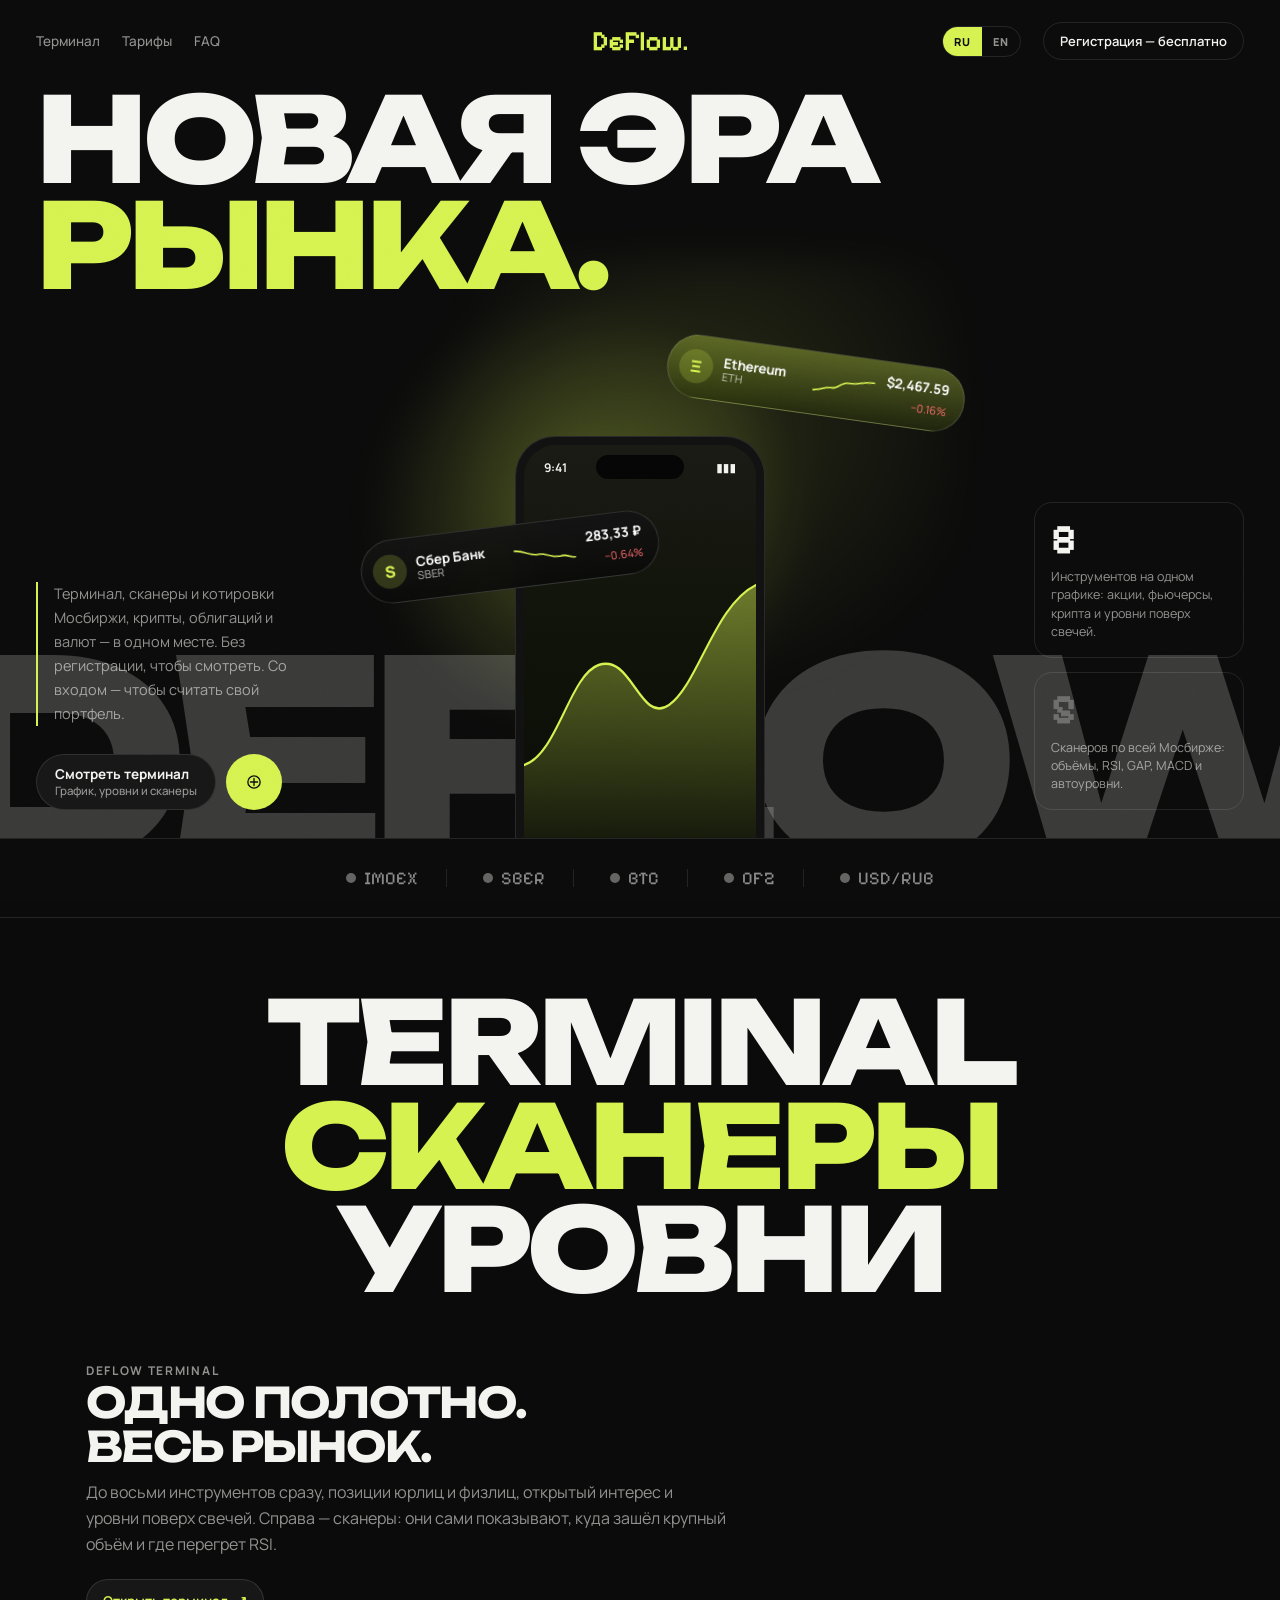
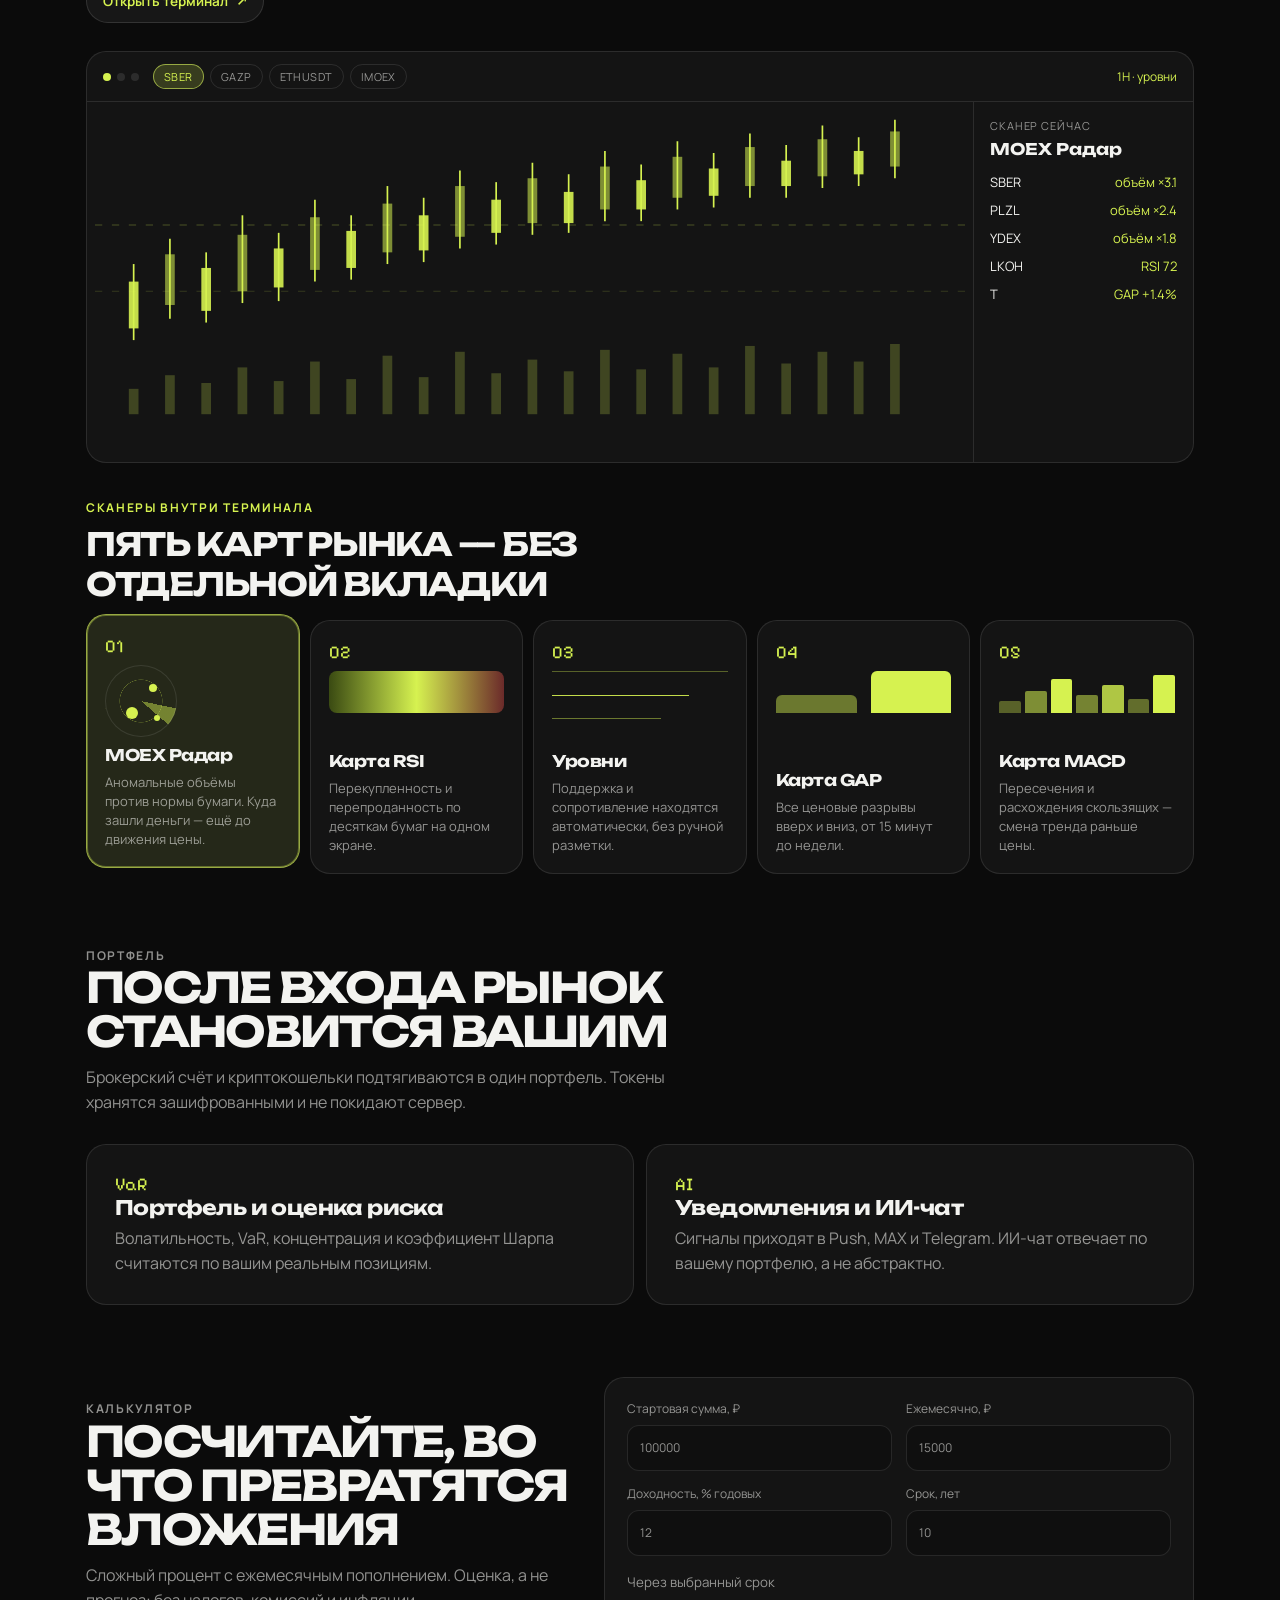
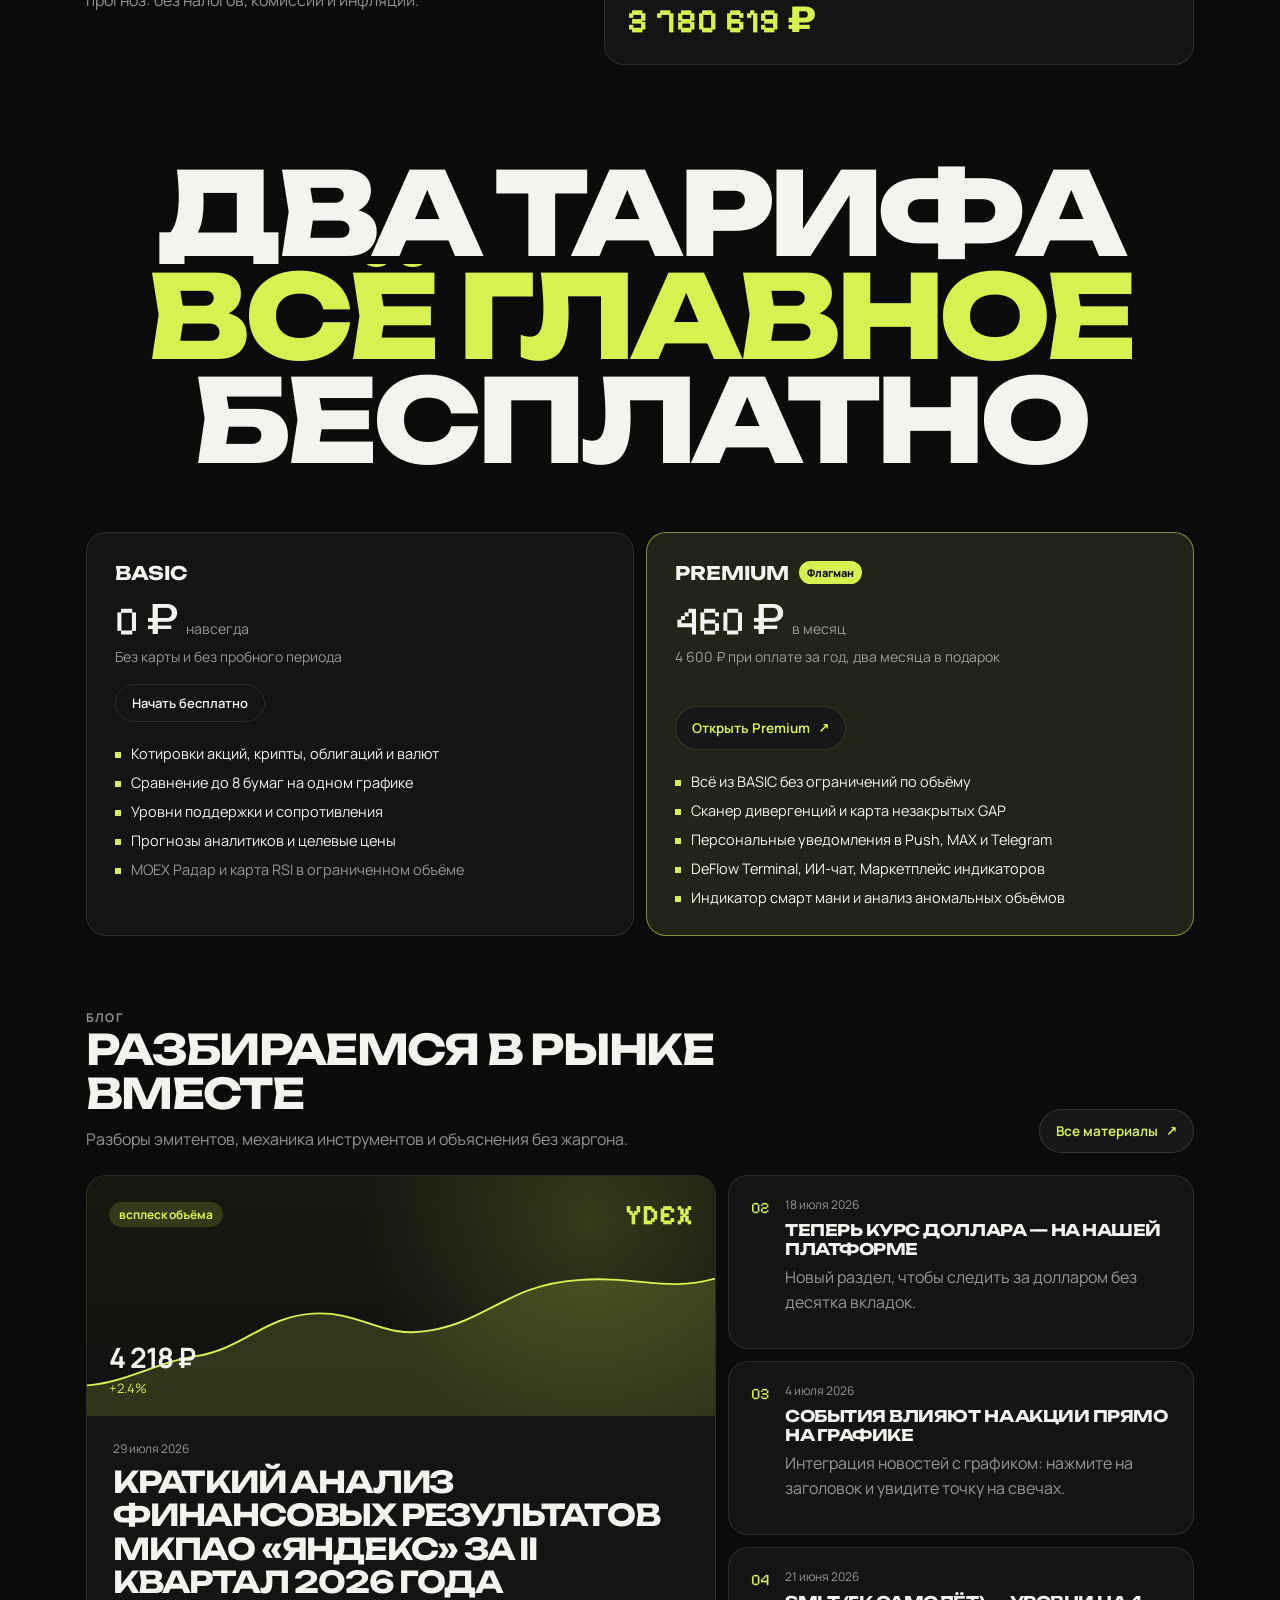
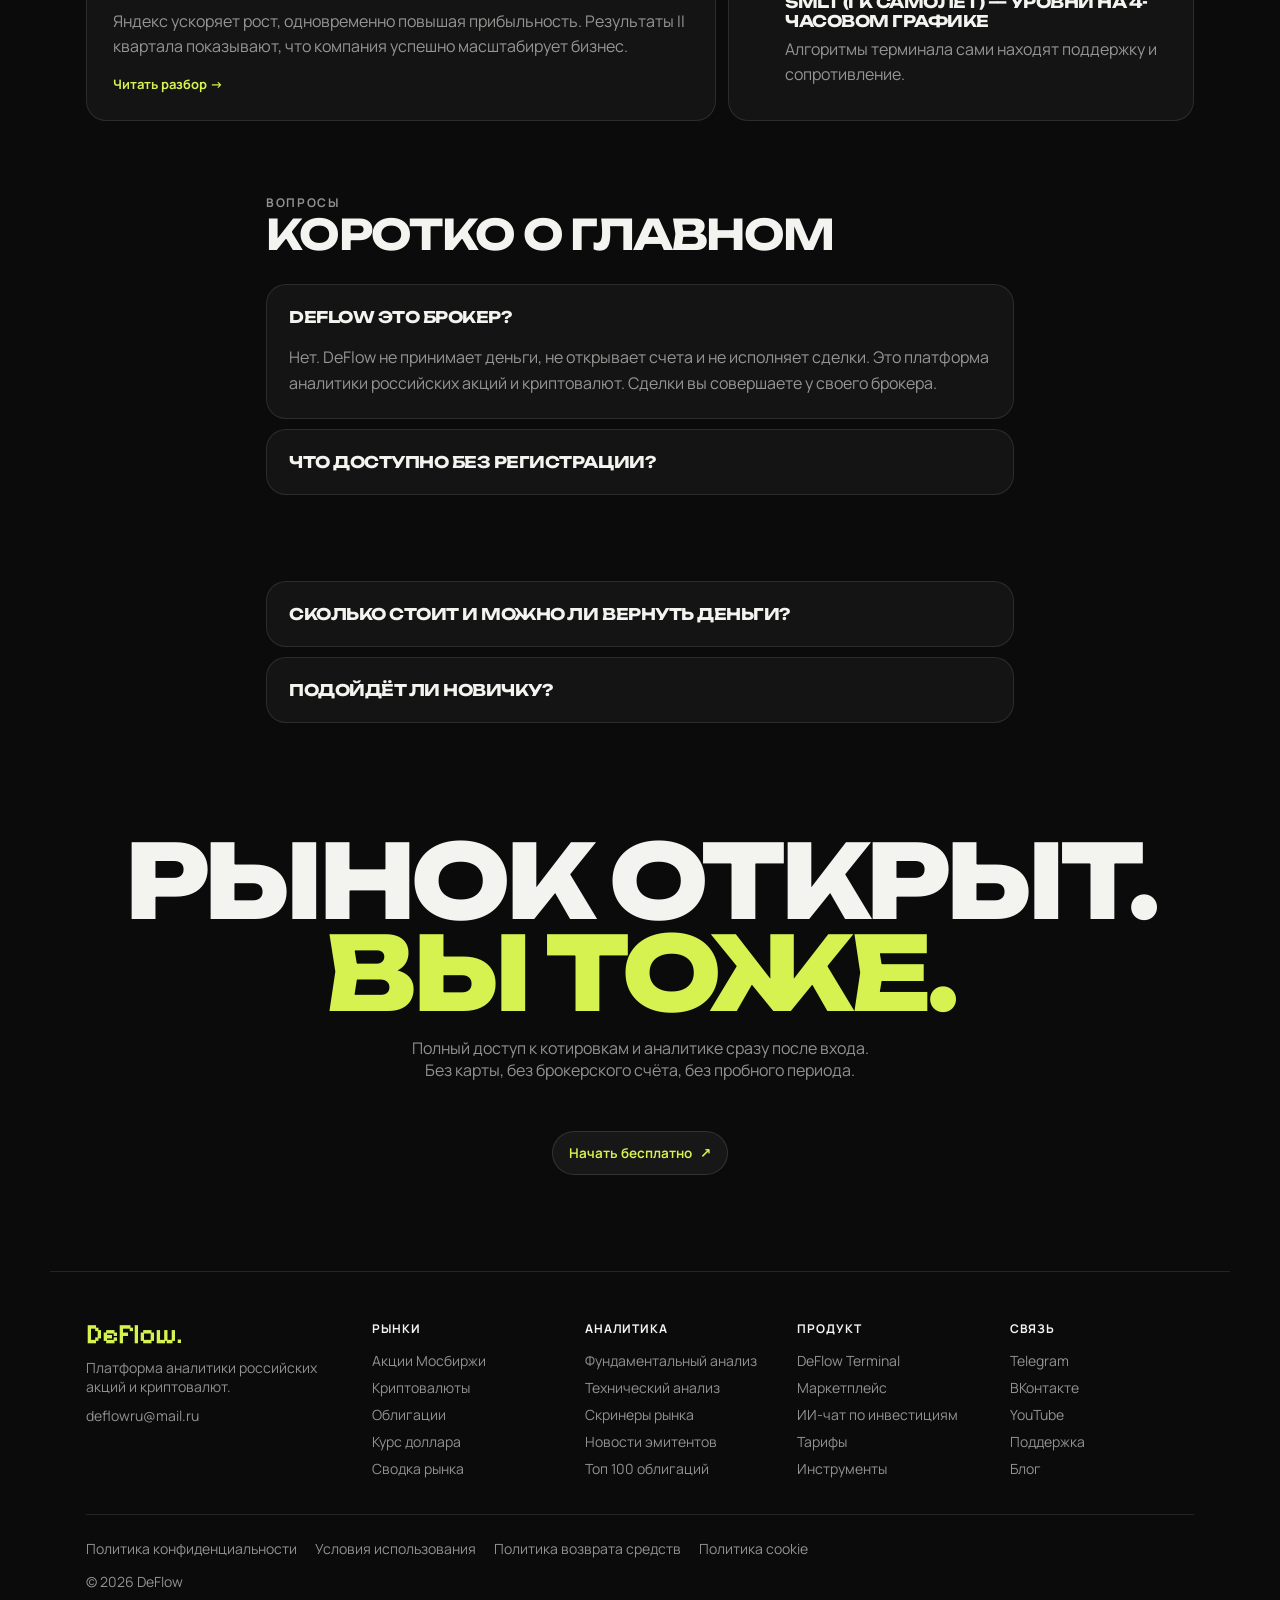
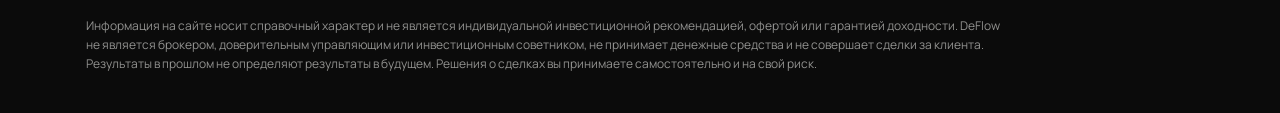
==== index.html @ c55ce092 "d" ====
<!DOCTYPE html>
<html lang="ru">
<head>
  <meta charset="UTF-8" />
  <meta name="viewport" content="width=device-width, initial-scale=1, viewport-fit=cover" />
  <title data-i18n="meta.title">Котировки Мосбиржи, криптовалюты, облигации и валюты онлайн | DeFlow</title>
  <meta name="description" content="DeFlow — платформа аналитики российских акций и криптовалют. Котировки Мосбиржи, сканеры рынка, облигации и валюты онлайн." data-i18n-content="meta.desc" />
  <link rel="preconnect" href="https://fonts.googleapis.com" />
  <link rel="preconnect" href="https://fonts.gstatic.com" crossorigin />
  <link href="https://fonts.googleapis.com/css2?family=Manrope:wght@400;500;600;700&family=Pixelify+Sans:wght@400;500;600;700&family=Unbounded:wght@500;700;800;900&display=swap" rel="stylesheet" />
  <link rel="stylesheet" href="styles.css" />
</head>
<body>
  <div class="grain" aria-hidden="true"></div>

  <header class="site-header">
    <nav class="nav-left" aria-label="Основное меню" data-i18n-aria="nav.main">
      <a class="nav-link" href="#terminal" data-i18n="nav.terminal">Терминал</a>
      <a class="nav-link" href="#pricing" data-i18n="nav.pricing">Тарифы</a>
      <a class="nav-link" href="#faq" data-i18n="nav.faq">FAQ</a>
    </nav>

    <a class="logo" href="https://deflow.ru/">DeFlow.</a>

    <div class="nav-right">
      <div class="lang" data-lang-switch>
        <button type="button" data-lang="ru" class="is-on">RU</button>
        <button type="button" data-lang="en">EN</button>
      </div>
      <a class="btn-outline" href="https://deflow.ru/login" data-i18n="nav.register">Регистрация — бесплатно</a>
      <button class="burger" type="button" aria-label="Меню" data-burger data-i18n-aria="nav.menu">
        <span></span><span></span>
      </button>
    </div>
  </header>

  <div class="mobile-menu" data-mobile-menu hidden>
    <a href="#terminal" data-i18n="nav.terminal">Терминал</a>
    <a href="#pricing" data-i18n="nav.pricing">Тарифы</a>
    <a href="#faq" data-i18n="nav.faq">FAQ</a>
    <a href="https://deflow.ru/blog" data-i18n="nav.blog">Блог</a>
    <a class="btn-outline" href="https://deflow.ru/login" data-i18n="nav.register">Регистрация — бесплатно</a>
    <div class="lang" data-lang-switch>
      <button type="button" data-lang="ru" class="is-on">RU</button>
      <button type="button" data-lang="en">EN</button>
    </div>
  </div>

  <section class="hero">
    <h1 data-assemble data-i18n-html="hero.title">
      Новая эра<br />
      <span class="accent">рынка.</span>
    </h1>

    <div class="hero-stage" aria-hidden="true">
      <div class="hero-glow"></div>
      <div class="wordmark">DeFlow</div>
      <div class="phone">
        <div class="phone-bezel">
          <div class="phone-screen">
            <div class="island"></div>
            <div class="status"><span>9:41</span><span>▮▮▮</span></div>
            <svg class="phone-chart" viewBox="0 0 280 360" preserveAspectRatio="none">
              <defs>
                <linearGradient id="area" x1="0" y1="0" x2="0" y2="1">
                  <stop offset="0%" stop-color="#d6f250" stop-opacity="0.45"/>
                  <stop offset="100%" stop-color="#d6f250" stop-opacity="0"/>
                </linearGradient>
              </defs>
              <path d="M0 250 C40 240 55 160 90 150 C130 138 140 210 175 190 C210 170 230 90 280 70 L280 360 L0 360 Z" fill="url(#area)"/>
              <path class="chart-line" d="M0 250 C40 240 55 160 90 150 C130 138 140 210 175 190 C210 170 230 90 280 70" fill="none" stroke="#d6f250" stroke-width="2.4" stroke-linecap="round"/>
            </svg>
          </div>
        </div>
      </div>

      <article class="glass-card card-eth">
        <div class="card-icon">Ξ</div>
        <div class="card-meta"><strong>Ethereum</strong><span>ETH</span></div>
        <svg class="mini-spark" viewBox="0 0 72 28"><path d="M1 22 C12 21 14 16 22 17 C30 18 32 8 42 9 C52 10 58 4 71 5" fill="none" stroke="currentColor" stroke-width="1.8" stroke-linecap="round"/></svg>
        <div class="card-quote"><strong>$2,467.59</strong><span class="down">−0.16%</span></div>
      </article>

      <article class="glass-card card-sber">
        <div class="card-icon">S</div>
          <div class="card-meta"><strong data-i18n="card.sber">Сбер Банк</strong><span>SBER</span></div>
        <svg class="mini-spark" viewBox="0 0 72 28"><path d="M1 8 C14 9 18 16 28 15 C38 14 44 22 54 20 C62 18 66 24 71 23" fill="none" stroke="currentColor" stroke-width="1.8" stroke-linecap="round"/></svg>
        <div class="card-quote"><strong>283,33 ₽</strong><span class="down">−0.64%</span></div>
      </article>
    </div>

    <div class="hero-grid">
      <div class="hero-left" data-reveal>
        <p data-i18n="hero.lead">Терминал, сканеры и котировки Мосбиржи, крипты, облигаций и валют — в одном месте. Без регистрации, чтобы смотреть. Со входом — чтобы считать свой портфель.</p>
        <div class="hero-cta">
          <a class="btn-dark" href="#terminal">
            <span>
              <b data-i18n="hero.cta">Смотреть терминал</b>
              <small data-i18n="hero.ctaSub">График, уровни и сканеры</small>
            </span>
          </a>
          <a class="btn-lime" href="https://deflow.ru/login" aria-label="Начать" data-i18n-aria="hero.start">
            <svg width="18" height="18" viewBox="0 0 24 24" fill="none" aria-hidden="true">
              <circle cx="12" cy="12" r="8.2" stroke="currentColor" stroke-width="1.8"/>
              <path d="M12 7.2v9.6M7.2 12h9.6" stroke="currentColor" stroke-width="1.8" stroke-linecap="round"/>
            </svg>
          </a>
        </div>
      </div>

      <div class="hero-stats" data-reveal>
        <article>
          <b class="pixel">8</b>
          <p data-i18n="hero.stat8">Инструментов на одном графике: акции, фьючерсы, крипта и уровни поверх свечей.</p>
        </article>
        <article>
          <b class="pixel muted">5</b>
          <p data-i18n="hero.stat5">Сканеров по всей Мосбирже: объёмы, RSI, GAP, MACD и автоуровни.</p>
        </article>
      </div>
    </div>
  </section>

  <section class="logos" aria-label="Рынки" data-i18n-aria="logos.label">
    <span><i></i> IMOEX</span>
    <span><i></i> SBER</span>
    <span><i></i> BTC</span>
    <span><i></i> OFZ</span>
    <span><i></i> USD/RUB</span>
  </section>

  <section class="banner" id="terminal">
    <h2 data-assemble data-i18n-html="term.banner">
      Terminal<br />
      <span class="accent">сканеры</span><br />
      уровни
    </h2>
  </section>

  <section class="section terminal-hero">
    <div class="section-copy" data-reveal>
      <p class="kicker" data-i18n="term.kicker">DeFlow Terminal</p>
      <h3 data-assemble data-i18n-html="term.title">Одно полотно.<br />Весь рынок.</h3>
      <p data-i18n="term.lead">До восьми инструментов сразу, позиции юрлиц и физлиц, открытый интерес и уровни поверх свечей. Справа — сканеры: они сами показывают, куда зашёл крупный объём и где перегрет RSI.</p>
      <a class="btn-start static" href="https://deflow.ru/terminal-preview"><span data-i18n="term.open">Открыть терминал</span> <span>↗</span></a>
    </div>

    <div class="workspace" data-reveal>
      <div class="ws-screen">
        <div class="tv-bar">
          <i></i><i></i><i></i>
          <div class="ws-chips">
            <span class="is-on">SBER</span>
            <span>GAZP</span>
            <span>ETHUSDT</span>
            <span>IMOEX</span>
          </div>
          <em data-i18n="term.levels">1H · уровни</em>
        </div>
        <div class="ws-body">
          <div class="ws-chart-wrap">
            <svg viewBox="0 0 720 320" class="tv-chart" preserveAspectRatio="none">
              <g class="candles" fill="currentColor">
                <rect x="28" y="176" width="8" height="48" opacity=".9"/><line x1="32" y1="158" x2="32" y2="236" stroke="currentColor" stroke-width="1.4"/>
                <rect x="58" y="148" width="8" height="52" opacity=".55"/><line x1="62" y1="132" x2="62" y2="214" stroke="currentColor" stroke-width="1.4"/>
                <rect x="88" y="162" width="8" height="44" opacity=".9"/><line x1="92" y1="146" x2="92" y2="218" stroke="currentColor" stroke-width="1.4"/>
                <rect x="118" y="128" width="8" height="58" opacity=".55"/><line x1="122" y1="108" x2="122" y2="198" stroke="currentColor" stroke-width="1.4"/>
                <rect x="148" y="142" width="8" height="40" opacity=".9"/><line x1="152" y1="126" x2="152" y2="196" stroke="currentColor" stroke-width="1.4"/>
                <rect x="178" y="110" width="8" height="54" opacity=".55"/><line x1="182" y1="92" x2="182" y2="176" stroke="currentColor" stroke-width="1.4"/>
                <rect x="208" y="124" width="8" height="38" opacity=".9"/><line x1="212" y1="108" x2="212" y2="174" stroke="currentColor" stroke-width="1.4"/>
                <rect x="238" y="96" width="8" height="50" opacity=".55"/><line x1="242" y1="78" x2="242" y2="158" stroke="currentColor" stroke-width="1.4"/>
                <rect x="268" y="108" width="8" height="36" opacity=".9"/><line x1="272" y1="90" x2="272" y2="156" stroke="currentColor" stroke-width="1.4"/>
                <rect x="298" y="78" width="8" height="52" opacity=".55"/><line x1="302" y1="62" x2="302" y2="142" stroke="currentColor" stroke-width="1.4"/>
                <rect x="328" y="92" width="8" height="34" opacity=".9"/><line x1="332" y1="74" x2="332" y2="138" stroke="currentColor" stroke-width="1.4"/>
                <rect x="358" y="70" width="8" height="46" opacity=".55"/><line x1="362" y1="54" x2="362" y2="128" stroke="currentColor" stroke-width="1.4"/>
                <rect x="388" y="84" width="8" height="32" opacity=".9"/><line x1="392" y1="66" x2="392" y2="126" stroke="currentColor" stroke-width="1.4"/>
                <rect x="418" y="58" width="8" height="44" opacity=".55"/><line x1="422" y1="42" x2="422" y2="114" stroke="currentColor" stroke-width="1.4"/>
                <rect x="448" y="72" width="8" height="30" opacity=".9"/><line x1="452" y1="56" x2="452" y2="114" stroke="currentColor" stroke-width="1.4"/>
                <rect x="478" y="48" width="8" height="42" opacity=".55"/><line x1="482" y1="32" x2="482" y2="102" stroke="currentColor" stroke-width="1.4"/>
                <rect x="508" y="60" width="8" height="28" opacity=".9"/><line x1="512" y1="44" x2="512" y2="100" stroke="currentColor" stroke-width="1.4"/>
                <rect x="538" y="38" width="8" height="40" opacity=".55"/><line x1="542" y1="24" x2="542" y2="90" stroke="currentColor" stroke-width="1.4"/>
                <rect x="568" y="52" width="8" height="26" opacity=".9"/><line x1="572" y1="36" x2="572" y2="90" stroke="currentColor" stroke-width="1.4"/>
                <rect x="598" y="30" width="8" height="38" opacity=".55"/><line x1="602" y1="16" x2="602" y2="80" stroke="currentColor" stroke-width="1.4"/>
                <rect x="628" y="42" width="8" height="24" opacity=".9"/><line x1="632" y1="28" x2="632" y2="78" stroke="currentColor" stroke-width="1.4"/>
                <rect x="658" y="22" width="8" height="36" opacity=".55"/><line x1="662" y1="10" x2="662" y2="70" stroke="currentColor" stroke-width="1.4"/>
              </g>
              <line x1="0" y1="118" x2="720" y2="118" stroke="currentColor" stroke-opacity=".28" stroke-dasharray="6 8"/>
              <line x1="0" y1="186" x2="720" y2="186" stroke="currentColor" stroke-opacity=".16" stroke-dasharray="6 8"/>
              <g class="volume" fill="currentColor" opacity=".22">
                <rect x="28" y="286" width="8" height="26"/><rect x="58" y="272" width="8" height="40"/><rect x="88" y="280" width="8" height="32"/>
                <rect x="118" y="264" width="8" height="48"/><rect x="148" y="278" width="8" height="34"/><rect x="178" y="258" width="8" height="54"/>
                <rect x="208" y="276" width="8" height="36"/><rect x="238" y="252" width="8" height="60"/><rect x="268" y="274" width="8" height="38"/>
                <rect x="298" y="248" width="8" height="64"/><rect x="328" y="270" width="8" height="42"/><rect x="358" y="256" width="8" height="56"/>
                <rect x="388" y="268" width="8" height="44"/><rect x="418" y="246" width="8" height="66"/><rect x="448" y="266" width="8" height="46"/>
                <rect x="478" y="250" width="8" height="62"/><rect x="508" y="264" width="8" height="48"/><rect x="538" y="242" width="8" height="70"/>
                <rect x="568" y="260" width="8" height="52"/><rect x="598" y="248" width="8" height="64"/><rect x="628" y="258" width="8" height="54"/>
                <rect x="658" y="240" width="8" height="72"/>
              </g>
            </svg>
          </div>
          <aside class="ws-tape" data-tape>
            <p data-i18n="tape.now">Сканер сейчас</p>
            <b data-tape-name>MOEX Радар</b>
            <ul data-tape-list>
              <li><span>SBER</span><em>объём ×3.1</em></li>
              <li><span>PLZL</span><em>объём ×2.4</em></li>
              <li><span>YDEX</span><em>объём ×1.8</em></li>
              <li><span>LKOH</span><em>RSI 72</em></li>
              <li><span>T</span><em>GAP +1.4%</em></li>
            </ul>
          </aside>
        </div>
      </div>
    </div>

    <div class="scan-head" data-reveal>
      <p class="kicker" data-i18n="scan.kicker">Сканеры внутри терминала</p>
      <h3 data-i18n="scan.title">Пять карт рынка — без отдельной вкладки</h3>
    </div>

    <div class="scan-grid" data-scans>
      <a class="scan-card is-on" href="https://deflow.ru/stocks/technical-analysis" data-reveal data-scan="radar">
        <span class="pixel num">01</span>
        <div class="scan-visual radar" aria-hidden="true"><span></span><span></span><span></span></div>
        <h4 data-i18n="scan.radar.title">MOEX Радар</h4>
        <p data-i18n="scan.radar.p">Аномальные объёмы против нормы бумаги. Куда зашли деньги — ещё до движения цены.</p>
      </a>
      <a class="scan-card" href="https://deflow.ru/stocks/technical-analysis" data-reveal data-scan="rsi">
        <span class="pixel num">02</span>
        <div class="scan-visual heat" aria-hidden="true"></div>
        <h4 data-i18n="scan.rsi.title">Карта RSI</h4>
        <p data-i18n="scan.rsi.p">Перекупленность и перепроданность по десяткам бумаг на одном экране.</p>
      </a>
      <a class="scan-card" href="https://deflow.ru/stocks/technical-analysis" data-reveal data-scan="levels">
        <span class="pixel num">03</span>
        <div class="scan-visual levels" aria-hidden="true"><i></i><i></i><i></i></div>
        <h4 data-i18n="scan.levels.title">Уровни</h4>
        <p data-i18n="scan.levels.p">Поддержка и сопротивление находятся автоматически, без ручной разметки.</p>
      </a>
      <a class="scan-card" href="https://deflow.ru/stocks/technical-analysis" data-reveal data-scan="gap">
        <span class="pixel num">04</span>
        <div class="scan-visual gap" aria-hidden="true"><i></i><i></i></div>
        <h4 data-i18n="scan.gap.title">Карта GAP</h4>
        <p data-i18n="scan.gap.p">Все ценовые разрывы вверх и вниз, от 15 минут до недели.</p>
      </a>
      <a class="scan-card" href="https://deflow.ru/stocks/technical-analysis" data-reveal data-scan="macd">
        <span class="pixel num">05</span>
        <div class="scan-visual macd" aria-hidden="true"><i></i><i></i><i></i><i></i><i></i><i></i><i></i></div>
        <h4 data-i18n="scan.macd.title">Карта MACD</h4>
        <p data-i18n="scan.macd.p">Пересечения и расхождения скользящих — смена тренда раньше цены.</p>
      </a>
    </div>
  </section>

  <section class="section after">
    <div class="section-copy" data-reveal>
      <p class="kicker" data-i18n="port.kicker">Портфель</p>
      <h3 data-i18n="port.title">После входа рынок становится вашим</h3>
      <p data-i18n="port.lead">Брокерский счёт и криптокошельки подтягиваются в один портфель. Токены хранятся зашифрованными и не покидают сервер.</p>
    </div>
    <div class="split">
      <article data-reveal>
        <span class="pixel num">VaR</span>
        <h4 data-i18n="port.var.title">Портфель и оценка риска</h4>
        <p data-i18n="port.var.p">Волатильность, VaR, концентрация и коэффициент Шарпа считаются по вашим реальным позициям.</p>
      </article>
      <article data-reveal>
        <span class="pixel num">AI</span>
        <h4 data-i18n="port.ai.title">Уведомления и ИИ-чат</h4>
        <p data-i18n="port.ai.p">Сигналы приходят в Push, MAX и Telegram. ИИ-чат отвечает по вашему портфелю, а не абстрактно.</p>
      </article>
    </div>
  </section>

  <section class="section calc">
    <div class="section-copy" data-reveal>
      <p class="kicker" data-i18n="calc.kicker">Калькулятор</p>
      <h3 data-i18n="calc.title">Посчитайте, во что превратятся вложения</h3>
      <p data-i18n="calc.lead">Сложный процент с ежемесячным пополнением. Оценка, а не прогноз: без налогов, комиссий и инфляции.</p>
    </div>
    <form class="calc-card" data-calc data-reveal>
      <label><span data-i18n="calc.principal">Стартовая сумма, ₽</span>
        <input type="number" name="principal" value="100000" min="0" />
      </label>
      <label><span data-i18n="calc.monthly">Ежемесячно, ₽</span>
        <input type="number" name="monthly" value="15000" min="0" />
      </label>
      <label><span data-i18n="calc.rate">Доходность, % годовых</span>
        <input type="number" name="rate" value="12" min="0" step="0.1" />
      </label>
      <label><span data-i18n="calc.years">Срок, лет</span>
        <input type="number" name="years" value="10" min="1" max="40" />
      </label>
      <div class="calc-result">
        <small data-i18n="calc.result">Через выбранный срок</small>
        <strong data-calc-out>4 320 000 ₽</strong>
      </div>
    </form>
  </section>

  <section class="banner">
    <h2 data-assemble data-i18n-html="price.banner">
      Два тарифа<br />
      <span class="accent">всё главное</span><br />
      бесплатно
    </h2>
  </section>

  <section class="section pricing" id="pricing">
    <div class="plans">
      <article class="plan" data-reveal>
        <h3>Basic</h3>
        <p class="price pixel">0 ₽ <span data-i18n="plan.forever">навсегда</span></p>
        <p class="plan-note" data-i18n="plan.basic.note">Без карты и без пробного периода</p>
        <a class="btn-outline" href="https://deflow.ru/login" data-i18n="plan.basic.cta">Начать бесплатно</a>
        <ul>
          <li data-i18n="plan.b1">Котировки акций, крипты, облигаций и валют</li>
          <li data-i18n="plan.b2">Сравнение до 8 бумаг на одном графике</li>
          <li data-i18n="plan.b3">Уровни поддержки и сопротивления</li>
          <li data-i18n="plan.b4">Прогнозы аналитиков и целевые цены</li>
          <li class="muted" data-i18n="plan.b5">MOEX Радар и карта RSI в ограниченном объёме</li>
        </ul>
      </article>
      <article class="plan featured" data-reveal>
        <div class="plan-top">
          <h3>Premium</h3>
          <span class="badge" data-i18n="plan.badge">Флагман</span>
        </div>
        <p class="price pixel">460 ₽ <span data-i18n="plan.month">в месяц</span></p>
        <p class="plan-note" data-i18n="plan.prem.note">4 600 ₽ при оплате за год, два месяца в подарок</p>
        <a class="btn-start static" href="https://deflow.ru/tariffs"><span data-i18n="plan.prem.cta">Открыть Premium</span> <span>↗</span></a>
        <ul>
          <li data-i18n="plan.p1">Всё из BASIC без ограничений по объёму</li>
          <li data-i18n="plan.p2">Сканер дивергенций и карта незакрытых GAP</li>
          <li data-i18n="plan.p3">Персональные уведомления в Push, MAX и Telegram</li>
          <li data-i18n="plan.p4">DeFlow Terminal, ИИ-чат, Маркетплейс индикаторов</li>
          <li data-i18n="plan.p5">Индикатор смарт мани и анализ аномальных объёмов</li>
        </ul>
      </article>
    </div>
  </section>

  <section class="section journal" id="blog">
    <div class="journal-head" data-reveal>
      <div class="section-copy">
        <p class="kicker" data-i18n="journal.kicker">Блог</p>
        <h3 data-i18n="journal.title">Разбираемся в рынке вместе</h3>
        <p data-i18n="journal.lead">Разборы эмитентов, механика инструментов и объяснения без жаргона.</p>
      </div>
      <a class="btn-start static" href="https://deflow.ru/blog"><span data-i18n="journal.all">Все материалы</span> <span>↗</span></a>
    </div>

    <div class="journal-board">
      <a class="journal-feature" href="https://deflow.ru/blog/kratkiy-analiz-finansovykh-rezultatov-mkpao-yandeks-za-ii" data-reveal>
        <div class="journal-visual" aria-hidden="true">
          <div class="journal-visual-top">
            <span class="chip" data-i18n="journal.f.chip">всплеск объёма</span>
            <b class="pixel">YDEX</b>
          </div>
          <svg class="journal-chart" viewBox="0 0 640 220" preserveAspectRatio="none">
            <path d="M0 180 C40 176 70 150 110 142 C160 132 180 90 230 86 C280 82 300 120 350 108 C410 94 430 48 500 42 C560 36 590 58 640 40 V220 H0 Z" fill="currentColor" opacity=".16"/>
            <path d="M0 180 C40 176 70 150 110 142 C160 132 180 90 230 86 C280 82 300 120 350 108 C410 94 430 48 500 42 C560 36 590 58 640 40" fill="none" stroke="currentColor" stroke-width="2.4"/>
          </svg>
          <div class="journal-quote">
            <strong>4 218 ₽</strong>
            <span class="up">+2.4%</span>
          </div>
        </div>
        <div class="journal-copy">
          <time data-i18n="journal.f.time">29 июля 2026</time>
          <h4 data-i18n="journal.f.title">Краткий анализ финансовых результатов МКПАО «Яндекс» за II квартал 2026 года</h4>
          <p data-i18n="journal.f.p">Яндекс ускоряет рост, одновременно повышая прибыльность. Результаты II квартала показывают, что компания успешно масштабирует бизнес.</p>
          <span class="journal-go" data-i18n="journal.f.go">Читать разбор →</span>
        </div>
      </a>

      <div class="journal-feed">
        <a href="https://deflow.ru/blog/teper-kurs-dollara-na-nashey-platforme" data-reveal>
          <span class="pixel num">02</span>
          <div>
            <time data-i18n="journal.1.time">18 июля 2026</time>
            <h4 data-i18n="journal.1.title">Теперь курс доллара — на нашей платформе</h4>
            <p data-i18n="journal.1.p">Новый раздел, чтобы следить за долларом без десятка вкладок.</p>
          </div>
        </a>
        <a href="https://deflow.ru/blog/novost-teper-vy-mozhete-videt-kak-sobytiya-vliyayut-na-ak" data-reveal>
          <span class="pixel num">03</span>
          <div>
            <time data-i18n="journal.2.time">4 июля 2026</time>
            <h4 data-i18n="journal.2.title">События влияют на акции прямо на графике</h4>
            <p data-i18n="journal.2.p">Интеграция новостей с графиком: нажмите на заголовок и увидите точку на свечах.</p>
          </div>
        </a>
        <a href="https://deflow.ru/blog/smlt-gk-samolet-urovni-na-4-chasovom-grafike" data-reveal>
          <span class="pixel num">04</span>
          <div>
            <time data-i18n="journal.3.time">21 июня 2026</time>
            <h4 data-i18n="journal.3.title">SMLT (ГК Самолёт) — уровни на 4-часовом графике</h4>
            <p data-i18n="journal.3.p">Алгоритмы терминала сами находят поддержку и сопротивление.</p>
          </div>
        </a>
      </div>
    </div>
  </section>

  <section class="section faq" id="faq">
    <div class="section-copy" data-reveal>
      <p class="kicker" data-i18n="faq.kicker">Вопросы</p>
      <h3 data-i18n="faq.title">Коротко о главном</h3>
    </div>
    <div class="faq-list">
      <details open data-reveal>
        <summary data-i18n="faq.1.q">DeFlow это брокер?</summary>
        <p data-i18n="faq.1.a">Нет. DeFlow не принимает деньги, не открывает счета и не исполняет сделки. Это платформа аналитики российских акций и криптовалют. Сделки вы совершаете у своего брокера.</p>
      </details>
      <details data-reveal>
        <summary data-i18n="faq.2.q">Что доступно без регистрации?</summary>
        <p data-i18n="faq.2.a">Котировки и карточки всех акций Мосбиржи, топ 100 криптовалют, скринер облигаций, курсы валют, фундаментальный и технический анализ, новости эмитентов и блог. Вход нужен для портфеля, уведомлений и премиальных сканеров.</p>
      </details>
      <details data-reveal>
        <summary data-i18n="faq.3.q">Насколько безопасно подключать брокера и кошельки?</summary>
        <p data-i18n="faq.3.a">Токены доступа шифруются в базе алгоритмом AES-256-GCM и не покидают сервер. Наружу отдаются только маскированные данные. Вход идёт через VK ID и Яндекс ID, отдельного пароля в DeFlow нет.</p>
      </details>
      <details data-reveal>
        <summary data-i18n="faq.4.q">Сколько стоит и можно ли вернуть деньги?</summary>
        <p data-i18n-html="faq.4.a">BASIC бесплатен без ограничения по времени. PREMIUM стоит 460 ₽ в месяц или 4 600 ₽ в год. Условия возврата описаны в <a href="https://deflow.ru/refund">политике возврата средств</a>.</p>
      </details>
      <details data-reveal>
        <summary data-i18n="faq.5.q">Подойдёт ли новичку?</summary>
        <p data-i18n-html="faq.5.a">Да. Каждый сканер открывается с объяснением, как читать сигнал, а в разделе <a href="https://deflow.ru/pioneer">Первооткрыватель</a> собран маршрут от выбора брокера до первой сделки.</p>
      </details>
    </div>
  </section>

  <section class="cta">
    <h2 data-assemble data-i18n-html="cta.title">
      Рынок открыт.<br />
      <span class="accent">Вы тоже.</span>
    </h2>
    <p data-reveal data-i18n="cta.p">Полный доступ к котировкам и аналитике сразу после входа. Без карты, без брокерского счёта, без пробного периода.</p>
    <a class="btn-start static" href="https://deflow.ru/login"><span data-i18n="cta.btn">Начать бесплатно</span> <span>↗</span></a>
  </section>

  <footer class="footer">
    <div class="footer-brand">
      <a class="logo" href="https://deflow.ru/">DeFlow.</a>
      <p data-i18n="foot.tag">Платформа аналитики российских акций и криптовалют.</p>
      <p><a href="mailto:deflowru@mail.ru">deflowru@mail.ru</a></p>
    </div>
    <div>
      <h4 data-i18n="foot.markets">Рынки</h4>
      <ul>
        <li><a href="https://deflow.ru/stocks" data-i18n="foot.stocks">Акции Мосбиржи</a></li>
        <li><a href="https://deflow.ru/cryptocurrencies" data-i18n="foot.crypto">Криптовалюты</a></li>
        <li><a href="https://deflow.ru/bonds" data-i18n="foot.bonds">Облигации</a></li>
        <li><a href="https://deflow.ru/currency/usd" data-i18n="foot.usd">Курс доллара</a></li>
        <li><a href="https://deflow.ru/market" data-i18n="foot.summary">Сводка рынка</a></li>
      </ul>
    </div>
    <div>
      <h4 data-i18n="foot.analytics">Аналитика</h4>
      <ul>
        <li><a href="https://deflow.ru/stocks/fundamental" data-i18n="foot.fa">Фундаментальный анализ</a></li>
        <li><a href="https://deflow.ru/stocks/technical-analysis" data-i18n="foot.ta">Технический анализ</a></li>
        <li><a href="https://deflow.ru/market/screeners" data-i18n="foot.screeners">Скринеры рынка</a></li>
        <li><a href="https://deflow.ru/stocks/news" data-i18n="foot.news">Новости эмитентов</a></li>
        <li><a href="https://deflow.ru/market/top100bonds" data-i18n="foot.top100">Топ 100 облигаций</a></li>
      </ul>
    </div>
    <div>
      <h4 data-i18n="foot.product">Продукт</h4>
      <ul>
        <li><a href="https://deflow.ru/terminal-preview">DeFlow Terminal</a></li>
        <li><a href="https://deflow.ru/marketplace-preview" data-i18n="foot.market">Маркетплейс</a></li>
        <li><a href="https://deflow.ru/ai-invest-chat" data-i18n="foot.ai">ИИ-чат по инвестициям</a></li>
        <li><a href="https://deflow.ru/tariffs" data-i18n="nav.pricing">Тарифы</a></li>
        <li><a href="https://deflow.ru/app/club" data-i18n="foot.tools">Инструменты</a></li>
      </ul>
    </div>
    <div>
      <h4 data-i18n="foot.connect">Связь</h4>
      <ul>
        <li><a href="https://t.me/deflowmedia">Telegram</a></li>
        <li><a href="https://vk.com/deflowmedia" data-i18n="foot.vk">ВКонтакте</a></li>
        <li><a href="https://youtube.com/deflowru">YouTube</a></li>
        <li><a href="https://deflow.ru/support" data-i18n="foot.support">Поддержка</a></li>
        <li><a href="https://deflow.ru/blog" data-i18n="nav.blog">Блог</a></li>
      </ul>
    </div>
    <div class="footer-bottom">
      <div class="legal">
        <a href="https://deflow.ru/privacy" data-i18n="foot.privacy">Политика конфиденциальности</a>
        <a href="https://deflow.ru/terms" data-i18n="foot.terms">Условия использования</a>
        <a href="https://deflow.ru/refund" data-i18n="foot.refund">Политика возврата средств</a>
        <a href="https://deflow.ru/cookies" data-i18n="foot.cookies">Политика cookie</a>
      </div>
      <span>© 2026 DeFlow</span>
      <p class="disclaimer" data-i18n="foot.disc">Информация на сайте носит справочный характер и не является индивидуальной инвестиционной рекомендацией, офертой или гарантией доходности. DeFlow не является брокером, доверительным управляющим или инвестиционным советником, не принимает денежные средства и не совершает сделки за клиента. Результаты в прошлом не определяют результаты в будущем. Решения о сделках вы принимаете самостоятельно и на свой риск.</p>
    </div>
  </footer>

  <script src="app.js"></script>
</body>
</html>
---- styles.css ----
:root {
  --bg: #0b0b0b;
  --text: #f3f3f0;
  --muted: rgba(243, 243, 240, 0.58);
  --line: rgba(255, 255, 255, 0.1);
  --panel: #141414;
  --lime: #d6f250;
  --lime-2: #c8e63a;
  --ink: #0d0d0d;
  --up: #d6f250;
  --down: #ff6d6d;
  --font-display: "Unbounded", system-ui, sans-serif;
  --font-pixel: "Pixelify Sans", "Unbounded", system-ui, sans-serif;
  --font-ui: "Manrope", system-ui, sans-serif;
  color-scheme: dark;
}

* { box-sizing: border-box; }
html { scroll-behavior: smooth; }
html, body { margin: 0; min-height: 100%; }
body {
  font-family: var(--font-ui);
  background: var(--bg);
  color: var(--text);
  overflow-x: hidden;
}

a { color: inherit; text-decoration: none; }
button, input { font: inherit; color: inherit; }

.accent { color: var(--lime); }
.up { color: var(--up); }
.down { color: var(--down); }
.pixel { font-family: var(--font-pixel); }

.grain {
  position: fixed;
  inset: 0;
  pointer-events: none;
  z-index: 80;
  opacity: 0.07;
  mix-blend-mode: overlay;
  background-image: url("data:image/svg+xml;utf8,<svg xmlns='http://www.w3.org/2000/svg' width='180' height='180'><filter id='n'><feTurbulence type='fractalNoise' baseFrequency='.9' numOctaves='3' stitchTiles='stitch'/></filter><rect width='100%' height='100%' filter='url(%23n)'/></svg>");
}

.site-header {
  position: relative;
  z-index: 40;
  display: grid;
  grid-template-columns: 1fr auto 1fr;
  align-items: center;
  padding: 22px 36px 8px;
}
.nav-left, .nav-right { display: flex; align-items: center; gap: 22px; }
.nav-right { justify-content: flex-end; }
.nav-link { color: var(--muted); font-size: 13.5px; font-weight: 500; }

.lang {
  display: flex;
  border: 1px solid var(--line);
  border-radius: 999px;
  overflow: hidden;
}
.lang button {
  appearance: none;
  background: transparent;
  border: 0;
  padding: 7px 11px;
  font-size: 11px;
  font-weight: 800;
  letter-spacing: 0.08em;
  color: var(--muted);
  cursor: pointer;
}
.lang button.is-on {
  background: var(--lime);
  color: var(--ink);
}

.logo {
  font-family: var(--font-pixel);
  color: var(--lime);
  font-size: 28px;
  font-weight: 600;
  letter-spacing: -0.03em;
  line-height: 1;
}

.btn-outline {
  display: inline-flex;
  align-items: center;
  height: 38px;
  padding: 0 16px;
  border: 1px solid var(--line);
  border-radius: 999px;
  font-size: 13px;
  font-weight: 600;
}

.burger {
  display: none;
  width: 36px;
  height: 36px;
  border: 0;
  background: transparent;
  cursor: pointer;
}
.burger span {
  display: block;
  width: 16px;
  height: 1.5px;
  background: var(--text);
  margin: 4px auto;
}

.mobile-menu {
  position: fixed;
  inset: 0;
  z-index: 30;
  background: var(--bg);
  display: none;
  flex-direction: column;
  gap: 18px;
  padding: 92px 28px 40px;
  font-family: var(--font-display);
  font-size: 28px;
  font-weight: 700;
}
.mobile-menu:not([hidden]) { display: flex; }
.mobile-menu .btn-outline { width: fit-content; font-size: 14px; font-family: var(--font-ui); }
.mobile-menu .lang { width: fit-content; margin-top: 12px; }

.hero {
  position: relative;
  padding: 18px 36px 0;
  min-height: 760px;
  overflow: hidden;
}

.hero h1,
.banner h2,
.cta h2 {
  margin: 0;
  font-family: var(--font-display);
  font-weight: 800;
  text-transform: uppercase;
  letter-spacing: -0.045em;
  line-height: 0.9;
}
.hero h1 {
  font-size: clamp(52px, 9.2vw, 128px);
  max-width: none;
}
.hero h1 .line,
.hero h1 .line > span {
  white-space: nowrap;
}

.hero-grid {
  position: relative;
  z-index: 4;
  display: grid;
  grid-template-columns: 280px 1fr 220px;
  gap: 20px;
  align-items: end;
  min-height: 540px;
  padding-bottom: 28px;
}
.hero-stats { grid-column: 3; }

.hero-left p {
  margin: 0 0 28px;
  max-width: 300px;
  color: var(--muted);
  font-size: 14.5px;
  line-height: 1.65;
  padding-left: 16px;
  border-left: 2px solid var(--lime);
}
.hero-cta { display: flex; align-items: center; gap: 10px; }

.btn-dark {
  display: inline-flex;
  align-items: center;
  background: #171717;
  border: 1px solid var(--line);
  border-radius: 999px;
  padding: 10px 18px;
  min-height: 56px;
}
.btn-dark b { display: block; font-size: 13.5px; }
.btn-dark small { display: block; color: var(--muted); font-size: 11.5px; font-weight: 500; }

.btn-lime {
  width: 56px;
  height: 56px;
  border-radius: 50%;
  background: var(--lime);
  color: var(--ink);
  display: grid;
  place-items: center;
}

.hero-stage {
  position: absolute;
  left: 0;
  right: 0;
  bottom: 0;
  height: 580px;
  pointer-events: none;
  z-index: 1;
}

.hero-glow {
  position: absolute;
  left: 50%;
  top: 0;
  width: 640px;
  height: 560px;
  transform: translateX(-50%);
  background:
    radial-gradient(circle at 42% 46%, rgba(214, 242, 80, 0.32), transparent 46%),
    radial-gradient(circle at 62% 28%, rgba(214, 242, 80, 0.12), transparent 50%);
  filter: blur(18px);
}

.wordmark {
  position: absolute;
  left: 50%;
  bottom: -4%;
  transform: translateX(-50%);
  font-family: var(--font-display);
  font-weight: 800;
  font-size: clamp(140px, 22vw, 280px);
  line-height: 0.72;
  letter-spacing: -0.08em;
  color: rgba(243, 243, 240, 0.2);
  text-transform: uppercase;
  white-space: nowrap;
  user-select: none;
}

.phone {
  position: absolute;
  left: 50%;
  bottom: -8%;
  transform: translateX(-50%);
  width: 250px;
  z-index: 2;
}
.phone-bezel {
  border-radius: 40px;
  padding: 8px;
  background: #111;
  border: 1px solid var(--line);
}
.phone-screen {
  position: relative;
  height: 430px;
  border-radius: 32px;
  overflow: hidden;
  background: linear-gradient(180deg, #1a1a14 0%, #0e1208 48%, #0a0c07 100%);
}
.island {
  position: absolute;
  top: 10px;
  left: 50%;
  transform: translateX(-50%);
  width: 88px;
  height: 24px;
  border-radius: 20px;
  background: #050505;
  z-index: 2;
}
.status {
  position: relative;
  z-index: 2;
  display: flex;
  justify-content: space-between;
  padding: 14px 20px 0;
  font-size: 12px;
  font-weight: 650;
}
.phone-chart {
  position: absolute;
  inset: 70px 0 0;
  width: 100%;
  height: calc(100% - 70px);
}

.glass-card {
  position: absolute;
  z-index: 3;
  display: grid;
  grid-template-columns: auto 1fr auto auto;
  align-items: center;
  gap: 10px;
  min-width: 300px;
  padding: 11px 16px 11px 11px;
  border-radius: 999px;
  border: 1px solid rgba(255, 255, 255, 0.14);
  backdrop-filter: blur(18px) saturate(1.3);
  color: #fff;
  animation: float 5.6s ease-in-out infinite;
}
.card-eth {
  top: 16%;
  left: 52%;
  background: linear-gradient(180deg, rgba(214, 242, 80, 0.32), rgba(40, 48, 12, 0.58));
  transform: rotate(8deg);
}
.card-sber {
  top: 46%;
  left: calc(50% - 280px);
  background: linear-gradient(180deg, rgba(18, 18, 18, 0.92), rgba(8, 8, 8, 0.86));
  transform: rotate(-7deg);
  animation-delay: -1.8s;
}
.card-icon {
  width: 34px;
  height: 34px;
  border-radius: 50%;
  display: grid;
  place-items: center;
  background: rgba(214, 242, 80, 0.18);
  color: var(--lime);
  font-weight: 800;
}
.card-meta { display: flex; flex-direction: column; line-height: 1.15; }
.card-meta strong { font-size: 13.5px; }
.card-meta span { font-size: 11px; opacity: 0.7; }
.mini-spark { width: 64px; height: 24px; color: var(--lime); }
.card-quote { text-align: right; }
.card-quote strong { display: block; font-size: 13.5px; }
.card-quote span { font-size: 11px; }

@keyframes float {
  0%, 100% { translate: 0 0; }
  50% { translate: 0 -8px; }
}

.hero-stats { display: grid; gap: 14px; justify-items: end; }
.hero-stats article {
  width: min(100%, 210px);
  border: 1px solid var(--line);
  border-radius: 18px;
  padding: 18px 16px 16px;
}
.hero-stats b { display: block; font-size: 42px; line-height: 0.9; margin-bottom: 10px; }
.hero-stats b.muted { color: rgba(243, 243, 240, 0.28); }
.hero-stats p { margin: 0; color: var(--muted); font-size: 12.5px; line-height: 1.45; }

.btn-start {
  display: inline-flex;
  align-items: center;
  gap: 8px;
  background: #171717;
  border: 1px solid rgba(255, 255, 255, 0.12);
  border-radius: 999px;
  padding: 12px 16px;
  font-size: 13.5px;
  font-weight: 650;
}
.btn-start span { color: var(--lime); }
.btn-start.static { margin-top: 22px; width: fit-content; }

.logos {
  display: flex;
  justify-content: center;
  align-items: center;
  gap: 28px;
  flex-wrap: wrap;
  padding: 28px 24px;
  border-top: 1px solid var(--line);
  border-bottom: 1px solid var(--line);
  color: rgba(243, 243, 240, 0.55);
  font-family: var(--font-pixel);
  font-size: 18px;
}
.logos span { display: inline-flex; align-items: center; gap: 8px; }
.logos span + span::before {
  content: "";
  width: 1px;
  height: 18px;
  background: var(--line);
  margin-right: 28px;
}
.logos i { width: 10px; height: 10px; border-radius: 50%; background: currentColor; opacity: 0.7; }

.banner { padding: 72px 36px 12px; text-align: center; }
.banner h2 { font-size: clamp(48px, 9vw, 118px); }

.section {
  padding: 48px 36px 24px;
  max-width: 1180px;
  margin: 0 auto;
}
.section-copy { max-width: 640px; margin-bottom: 28px; }
.kicker {
  margin: 0 0 8px;
  color: var(--lime);
  font-size: 12px;
  letter-spacing: 0.14em;
  text-transform: uppercase;
  font-weight: 700;
}
.section-copy h3 {
  margin: 0 0 12px;
  font-family: var(--font-display);
  font-size: clamp(28px, 3.4vw, 42px);
  line-height: 1.05;
  letter-spacing: -0.04em;
  text-transform: uppercase;
}
.section-copy p { margin: 0; color: var(--muted); line-height: 1.6; }

.workspace,
.calc-card,
.plan,
.split article,
.blog-grid a,
.faq-list details,
.scan-card {
  background: var(--panel);
  border: 1px solid var(--line);
  border-radius: 20px;
}

.workspace { overflow: hidden; margin-bottom: 18px; }
.tv-bar {
  display: flex;
  align-items: center;
  gap: 6px;
  padding: 12px 16px;
  border-bottom: 1px solid var(--line);
  color: var(--muted);
  font-size: 12px;
}
.tv-bar i { width: 8px; height: 8px; border-radius: 50%; background: var(--line); }
.tv-bar i:first-child { background: var(--lime); }
.tv-bar em { margin-left: auto; color: var(--lime); font-style: normal; }
.ws-chips { display: flex; gap: 6px; margin-left: 8px; flex-wrap: wrap; }
.ws-chips span {
  padding: 4px 10px;
  border-radius: 999px;
  border: 1px solid var(--line);
  font-size: 11px;
  letter-spacing: 0.04em;
}
.ws-chips .is-on {
  background: color-mix(in srgb, var(--lime) 18%, transparent);
  border-color: color-mix(in srgb, var(--lime) 55%, var(--line));
  color: var(--lime);
}
.ws-body { display: grid; grid-template-columns: 1fr 220px; min-height: 360px; }
.ws-chart-wrap { min-height: 320px; }
.tv-chart { display: block; width: 100%; height: 320px; color: var(--lime); padding: 8px 8px 0; }
.ws-tape {
  border-left: 1px solid var(--line);
  padding: 16px;
}
.ws-tape p { margin: 0; color: var(--muted); font-size: 11px; letter-spacing: 0.08em; text-transform: uppercase; }
.ws-tape b { display: block; margin: 6px 0 14px; font-family: var(--font-display); }
.ws-tape ul { margin: 0; padding: 0; list-style: none; display: grid; gap: 10px; }
.ws-tape li { display: flex; justify-content: space-between; font-size: 13px; }
.ws-tape em { color: var(--lime); font-style: normal; }

.scan-head { max-width: 640px; margin: 36px 0 16px; }
.scan-head h3 {
  margin: 0;
  font-family: var(--font-display);
  font-size: clamp(22px, 2.6vw, 32px);
  letter-spacing: -0.04em;
  text-transform: uppercase;
}
.scan-grid {
  display: grid;
  grid-template-columns: repeat(5, 1fr);
  gap: 10px;
}
.scan-card {
  padding: 20px 18px 18px;
  min-height: 236px;
  display: flex;
  flex-direction: column;
  justify-content: flex-end;
  gap: 8px;
  transition: transform 0.35s cubic-bezier(.16,1,.3,1), border-color 0.35s ease;
}
.scan-card:hover,
.scan-card.is-on {
  transform: translateY(-6px);
  border-color: color-mix(in srgb, var(--lime) 60%, var(--line));
  background: color-mix(in srgb, var(--lime) 9%, var(--panel));
}
.scan-card.is-on {
  box-shadow: inset 0 0 0 1px color-mix(in srgb, var(--lime) 35%, transparent);
}
.scan-card h4 {
  margin: 0;
  font-family: var(--font-display);
  font-size: 16px;
  letter-spacing: -0.03em;
}
.scan-card p { margin: 0; color: var(--muted); font-size: 13px; line-height: 1.45; }
.num { color: var(--lime); font-size: 18px; }

.scan-visual { margin-bottom: auto; }
.radar {
  width: 72px;
  height: 72px;
  border-radius: 50%;
  position: relative;
  overflow: hidden;
  border: 1px solid var(--line);
  background:
    radial-gradient(circle, transparent 42%, color-mix(in srgb, var(--lime) 35%, transparent) 43%, transparent 44%),
    conic-gradient(from 210deg, transparent 0 70%, color-mix(in srgb, var(--lime) 45%, transparent) 0 78%, transparent 0);
  animation: sweep 5.5s linear infinite;
}
@keyframes sweep { to { transform: rotate(360deg); } }
.radar span {
  position: absolute;
  width: 8px;
  height: 8px;
  border-radius: 50%;
  background: var(--lime);
}
.radar span:nth-child(1) { top: 26%; left: 62%; }
.radar span:nth-child(2) { top: 58%; left: 28%; width: 12px; height: 12px; }
.radar span:nth-child(3) { top: 70%; left: 68%; width: 6px; height: 6px; }
.heat {
  height: 42px;
  border-radius: 8px;
  background: linear-gradient(90deg, #3a4a12, var(--lime), #6b2a2a);
}
.levels {
  height: 48px;
  display: grid;
  align-content: space-between;
}
.levels i {
  display: block;
  height: 1px;
  background: var(--lime);
  opacity: 0.35;
}
.levels i:nth-child(2) { opacity: 0.9; width: 78%; }
.levels i:nth-child(3) { width: 62%; opacity: 0.45; }
.gap {
  height: 42px;
  display: grid;
  grid-template-columns: 1fr 1fr;
  gap: 14px;
  align-items: end;
}
.gap i {
  display: block;
  border-radius: 6px 6px 0 0;
  background: var(--lime);
}
.gap i:first-child { height: 18px; opacity: 0.45; }
.gap i:last-child { height: 42px; }
.macd {
  height: 42px;
  display: flex;
  align-items: flex-end;
  gap: 4px;
}
.macd i {
  flex: 1;
  border-radius: 2px 2px 0 0;
  background: var(--lime);
}
.macd i:nth-child(1) { height: 12px; opacity: .35; }
.macd i:nth-child(2) { height: 22px; opacity: .55; }
.macd i:nth-child(3) { height: 34px; }
.macd i:nth-child(4) { height: 18px; opacity: .5; }
.macd i:nth-child(5) { height: 28px; opacity: .8; }
.macd i:nth-child(6) { height: 14px; opacity: .4; }
.macd i:nth-child(7) { height: 38px; }

.split { display: grid; grid-template-columns: 1fr 1fr; gap: 12px; }
.split article { padding: 28px; }
.split h4 {
  margin: 0 0 6px;
  font-family: var(--font-display);
  font-size: 20px;
  letter-spacing: -0.03em;
}
.split p { margin: 0; color: var(--muted); line-height: 1.55; }

.calc {
  display: grid;
  grid-template-columns: 0.9fr 1.1fr;
  gap: 36px;
  align-items: center;
}
.calc-card {
  padding: 22px;
  display: grid;
  grid-template-columns: 1fr 1fr;
  gap: 14px;
}
.calc-card label {
  display: flex;
  flex-direction: column;
  gap: 8px;
  font-size: 12px;
  color: var(--muted);
}
.calc-card input {
  height: 46px;
  border-radius: 12px;
  border: 1px solid var(--line);
  background: #0f0f0f;
  padding: 0 12px;
  outline: none;
}
.calc-result { grid-column: 1 / -1; }
.calc-result small { color: var(--muted); }
.calc-result strong {
  display: block;
  margin-top: 6px;
  font-family: var(--font-pixel);
  font-size: 34px;
  color: var(--lime);
}

.plans { display: grid; grid-template-columns: 1fr 1fr; gap: 12px; }
.plan { padding: 28px; }
.plan.featured {
  border-color: color-mix(in srgb, var(--lime) 45%, var(--line));
  background: color-mix(in srgb, var(--lime) 7%, var(--panel));
}
.plan-top { display: flex; align-items: center; gap: 10px; }
.plan h3 { margin: 0; font-family: var(--font-display); text-transform: uppercase; }
.badge {
  background: var(--lime);
  color: var(--ink);
  font-size: 11px;
  font-weight: 800;
  padding: 4px 8px;
  border-radius: 999px;
}
.price { margin: 16px 0 6px; font-size: 40px; line-height: 1; }
.price span { font-size: 14px; color: var(--muted); font-family: var(--font-ui); }
.plan-note { color: var(--muted); margin: 0 0 18px; font-size: 14px; }
.plan ul { margin: 22px 0 0; padding: 0; list-style: none; display: grid; gap: 10px; }
.plan li { padding-left: 16px; position: relative; font-size: 14.5px; }
.plan li::before {
  content: "";
  width: 6px;
  height: 6px;
  background: var(--lime);
  position: absolute;
  left: 0;
  top: 8px;
}
.plan li.muted { color: var(--muted); }

.chip {
  display: inline-block;
  padding: 4px 10px;
  border-radius: 999px;
  background: color-mix(in srgb, var(--lime) 16%, transparent);
  color: var(--lime);
  font-size: 12px;
  font-weight: 700;
  width: fit-content;
}

.journal-head {
  display: flex;
  justify-content: space-between;
  align-items: flex-end;
  gap: 24px;
  margin-bottom: 22px;
}
.journal-head .section-copy { margin-bottom: 0; }
.journal-head .btn-start { margin-top: 0; flex-shrink: 0; }

.journal-board {
  display: grid;
  grid-template-columns: 1.15fr 0.85fr;
  gap: 12px;
  min-height: 520px;
}

.journal-feature {
  display: grid;
  grid-template-rows: 1fr auto;
  min-height: 520px;
  overflow: hidden;
  background: var(--panel);
  border: 1px solid var(--line);
  border-radius: 20px;
}

.journal-visual {
  position: relative;
  min-height: 240px;
  padding: 22px;
  background:
    radial-gradient(circle at 80% 20%, rgba(214, 242, 80, 0.16), transparent 42%),
    linear-gradient(180deg, #17180f 0%, #101010 100%);
  overflow: hidden;
}
.journal-visual-top {
  display: flex;
  justify-content: space-between;
  align-items: center;
  position: relative;
  z-index: 1;
}
.journal-visual-top b { font-size: 28px; color: var(--lime); }
.journal-chart {
  position: absolute;
  left: 0;
  right: 0;
  bottom: 0;
  width: 100%;
  height: 70%;
  color: var(--lime);
}
.journal-quote {
  position: absolute;
  left: 22px;
  bottom: 18px;
  z-index: 1;
}
.journal-quote strong { display: block; font-size: 28px; letter-spacing: -0.04em; }
.journal-quote span { font-size: 13px; }

.journal-copy { padding: 24px 26px 26px; }
.journal-copy time,
.journal-feed time {
  display: block;
  color: var(--muted);
  font-size: 12px;
  margin-bottom: 8px;
}
.journal-copy h4 {
  margin: 0 0 10px;
  font-family: var(--font-display);
  font-size: clamp(22px, 2.4vw, 30px);
  line-height: 1.12;
  letter-spacing: -0.04em;
  text-transform: uppercase;
}
.journal-copy p,
.journal-feed p { margin: 0; color: var(--muted); line-height: 1.55; }
.journal-go {
  display: inline-flex;
  margin-top: 16px;
  color: var(--lime);
  font-size: 13px;
  font-weight: 700;
}

.journal-feed {
  display: grid;
  grid-template-rows: repeat(3, 1fr);
  gap: 12px;
}
.journal-feed a {
  display: grid;
  grid-template-columns: auto 1fr;
  gap: 16px;
  padding: 20px 22px;
  background: var(--panel);
  border: 1px solid var(--line);
  border-radius: 20px;
  align-items: start;
  transition: border-color 0.3s ease, transform 0.3s ease;
}
.journal-feed a:hover {
  border-color: color-mix(in srgb, var(--lime) 50%, var(--line));
  transform: translateY(-3px);
}
.journal-feed h4 {
  margin: 0 0 6px;
  font-family: var(--font-display);
  font-size: 16px;
  letter-spacing: -0.03em;
  text-transform: uppercase;
  line-height: 1.2;
}
.journal-feed .num { font-size: 16px; padding-top: 2px; }

.faq { max-width: 820px; }
.faq-list { display: grid; gap: 10px; }
.faq-list details { padding: 4px 22px; }
.faq-list summary {
  cursor: pointer;
  list-style: none;
  padding: 18px 0;
  font-weight: 700;
  font-family: var(--font-display);
  text-transform: uppercase;
  letter-spacing: -0.03em;
}
.faq-list summary::-webkit-details-marker { display: none; }
.faq-list p { margin: 0 0 18px; color: var(--muted); line-height: 1.6; }
.faq-list a { color: var(--lime); }

.cta { text-align: center; padding: 88px 24px 96px; }
.cta h2 { font-size: clamp(44px, 8vw, 104px); }
.cta p { max-width: 480px; margin: 18px auto 28px; color: var(--muted); }

.footer {
  display: grid;
  grid-template-columns: 1.4fr repeat(4, 1fr);
  gap: 28px;
  padding: 48px 36px 28px;
  max-width: 1180px;
  margin: 0 auto;
  border-top: 1px solid var(--line);
  color: var(--muted);
  font-size: 14px;
}
.footer h4 {
  margin: 0 0 14px;
  color: var(--text);
  font-size: 12px;
  letter-spacing: 0.08em;
  text-transform: uppercase;
}
.footer ul { margin: 0; padding: 0; list-style: none; display: grid; gap: 8px; }
.footer-brand p { margin: 10px 0 0; }
.footer-bottom {
  grid-column: 1 / -1;
  display: grid;
  gap: 14px;
  padding-top: 24px;
  margin-top: 8px;
  border-top: 1px solid var(--line);
}
.legal { display: flex; flex-wrap: wrap; gap: 14px 18px; }
.disclaimer { font-size: 12px; line-height: 1.55; max-width: 920px; }

/* Scroll reveal */
[data-reveal] {
  opacity: 0;
  transform: translateY(28px);
  transition: opacity 0.7s cubic-bezier(.16, 1, .3, 1), transform 0.7s cubic-bezier(.16, 1, .3, 1);
}
[data-reveal].is-in { opacity: 1; transform: none; }
.scan-card[data-reveal]:nth-child(2) { transition-delay: .06s; }
.scan-card[data-reveal]:nth-child(3) { transition-delay: .12s; }
.scan-card[data-reveal]:nth-child(4) { transition-delay: .18s; }
.scan-card[data-reveal]:nth-child(5) { transition-delay: .24s; }
.scan-card.is-on.is-in,
.scan-card.is-on {
  transform: translateY(-6px);
}

.line {
  display: block;
  overflow: hidden;
}
.line > span {
  display: block;
  transform: translateY(110%);
  transition: transform 0.9s cubic-bezier(.16, 1, .3, 1);
}
.is-in .line > span { transform: none; }
.line:nth-child(2) > span { transition-delay: .1s; }
.line:nth-child(3) > span { transition-delay: .2s; }

.chart-line {
  stroke-dasharray: 900;
  stroke-dashoffset: 900;
}
.hero .chart-line,
.is-in .chart-line { animation: draw 1.6s ease forwards 0.3s; }
@keyframes draw { to { stroke-dashoffset: 0; } }

@media (prefers-reduced-motion: reduce) {
  [data-reveal], .line > span, .glass-card, .chart-line, .radar {
    opacity: 1 !important;
    transform: none !important;
    animation: none !important;
    transition: none !important;
    stroke-dashoffset: 0 !important;
  }
}

@media (max-width: 1100px) {
  .scan-grid { grid-template-columns: repeat(3, 1fr); }
}

@media (max-width: 980px) {
  .nav-left { display: none; }
  .site-header .btn-outline { display: none; }
  .burger { display: block; }
  .hero, .section, .banner, .footer, .site-header { padding-left: 18px; padding-right: 18px; }
  .hero-grid, .calc, .plans, .split, .journal-board, .footer, .ws-body {
    grid-template-columns: 1fr;
  }
  .hero { min-height: 0; }
  .hero-stage { position: relative; height: 480px; }
  .hero-grid { min-height: 0; padding-bottom: 0; }
  .hero-stats { grid-column: auto; justify-items: stretch; }
  .hero-stats article { width: 100%; }
  .journal-head { flex-direction: column; align-items: flex-start; }
  .journal-feature { min-height: 0; }
  .journal-feed { grid-template-rows: none; }
  .scan-grid { grid-template-columns: 1fr 1fr; }
  .ws-chips { display: none; }
}

@media (max-width: 640px) {
  .hero h1 { font-size: 42px; }
  .glass-card { display: none; }
  .hero-stage { height: 380px; }
  .phone { width: 190px; }
  .phone-screen { height: 340px; }
  .calc-card { grid-template-columns: 1fr; }
  .scan-grid { grid-template-columns: 1fr; }
  .logos { gap: 16px; font-size: 14px; }
  .logos span + span::before { margin-right: 16px; }
}
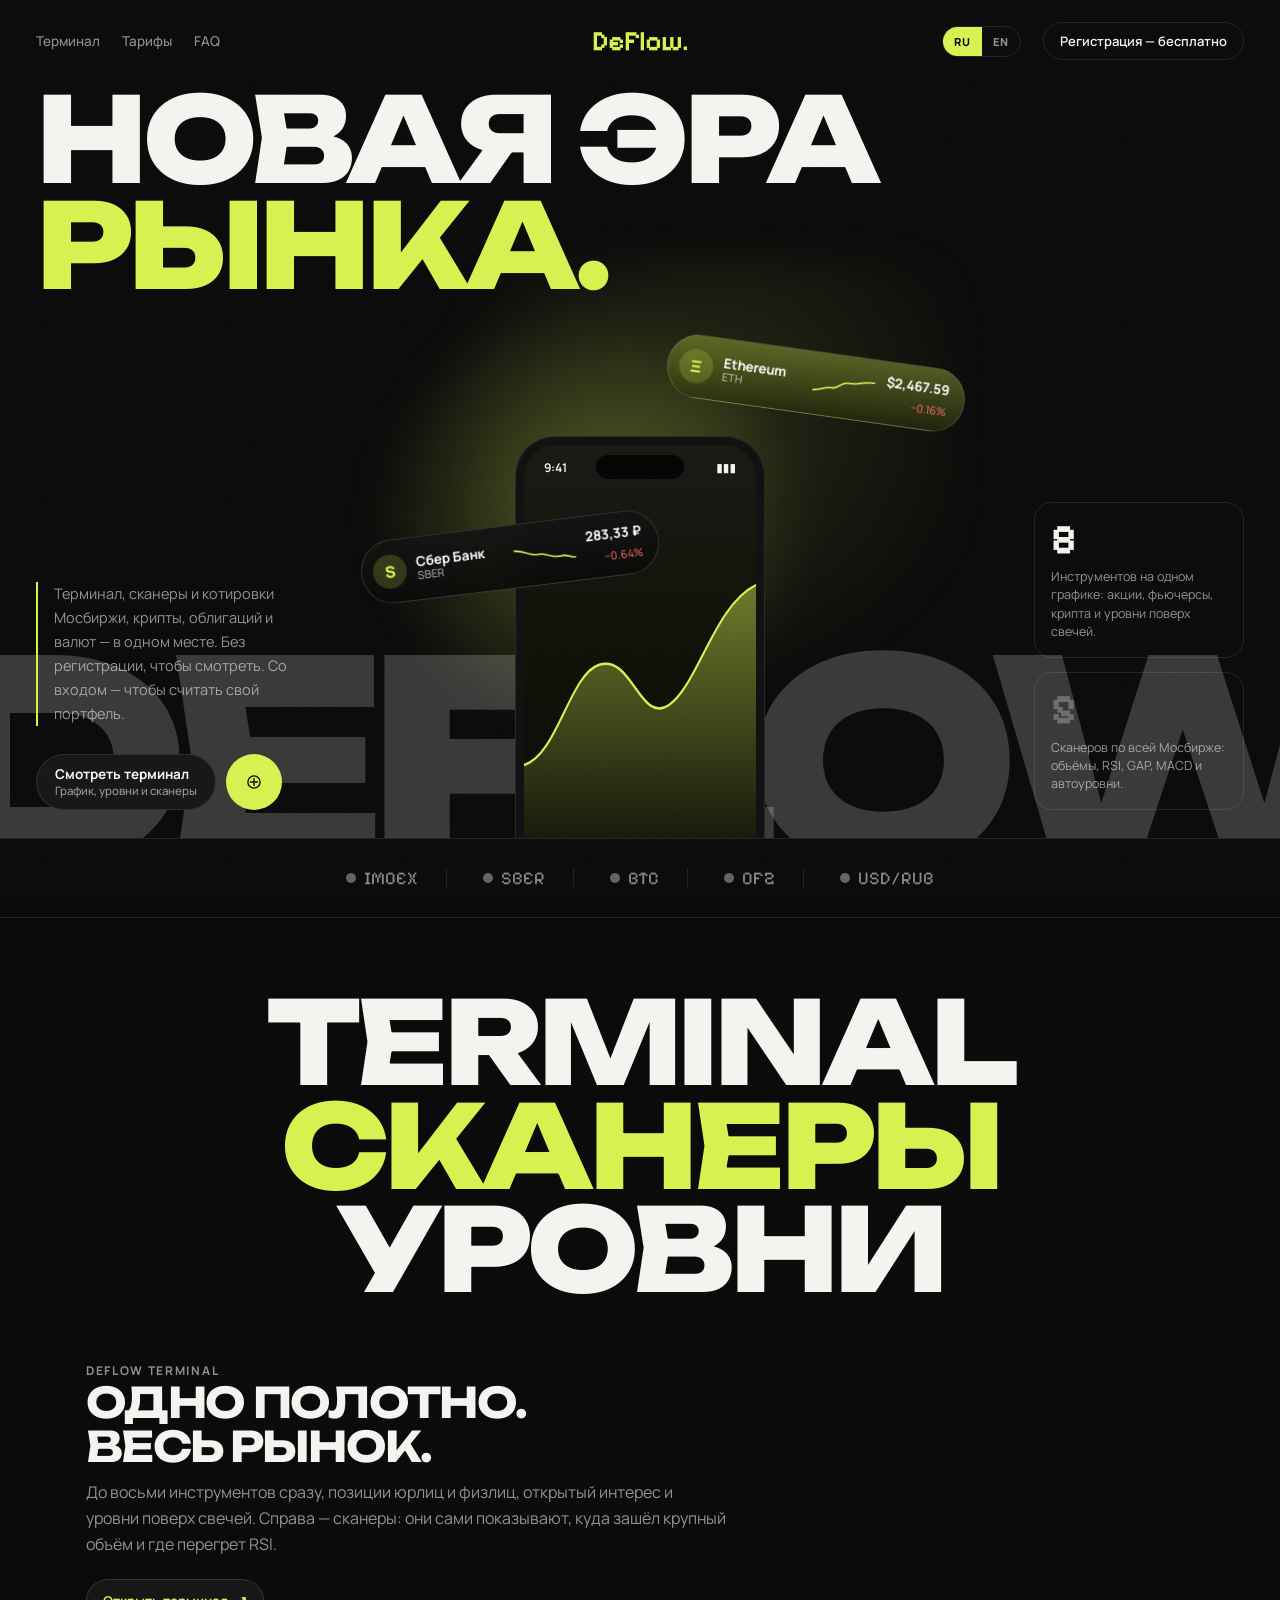
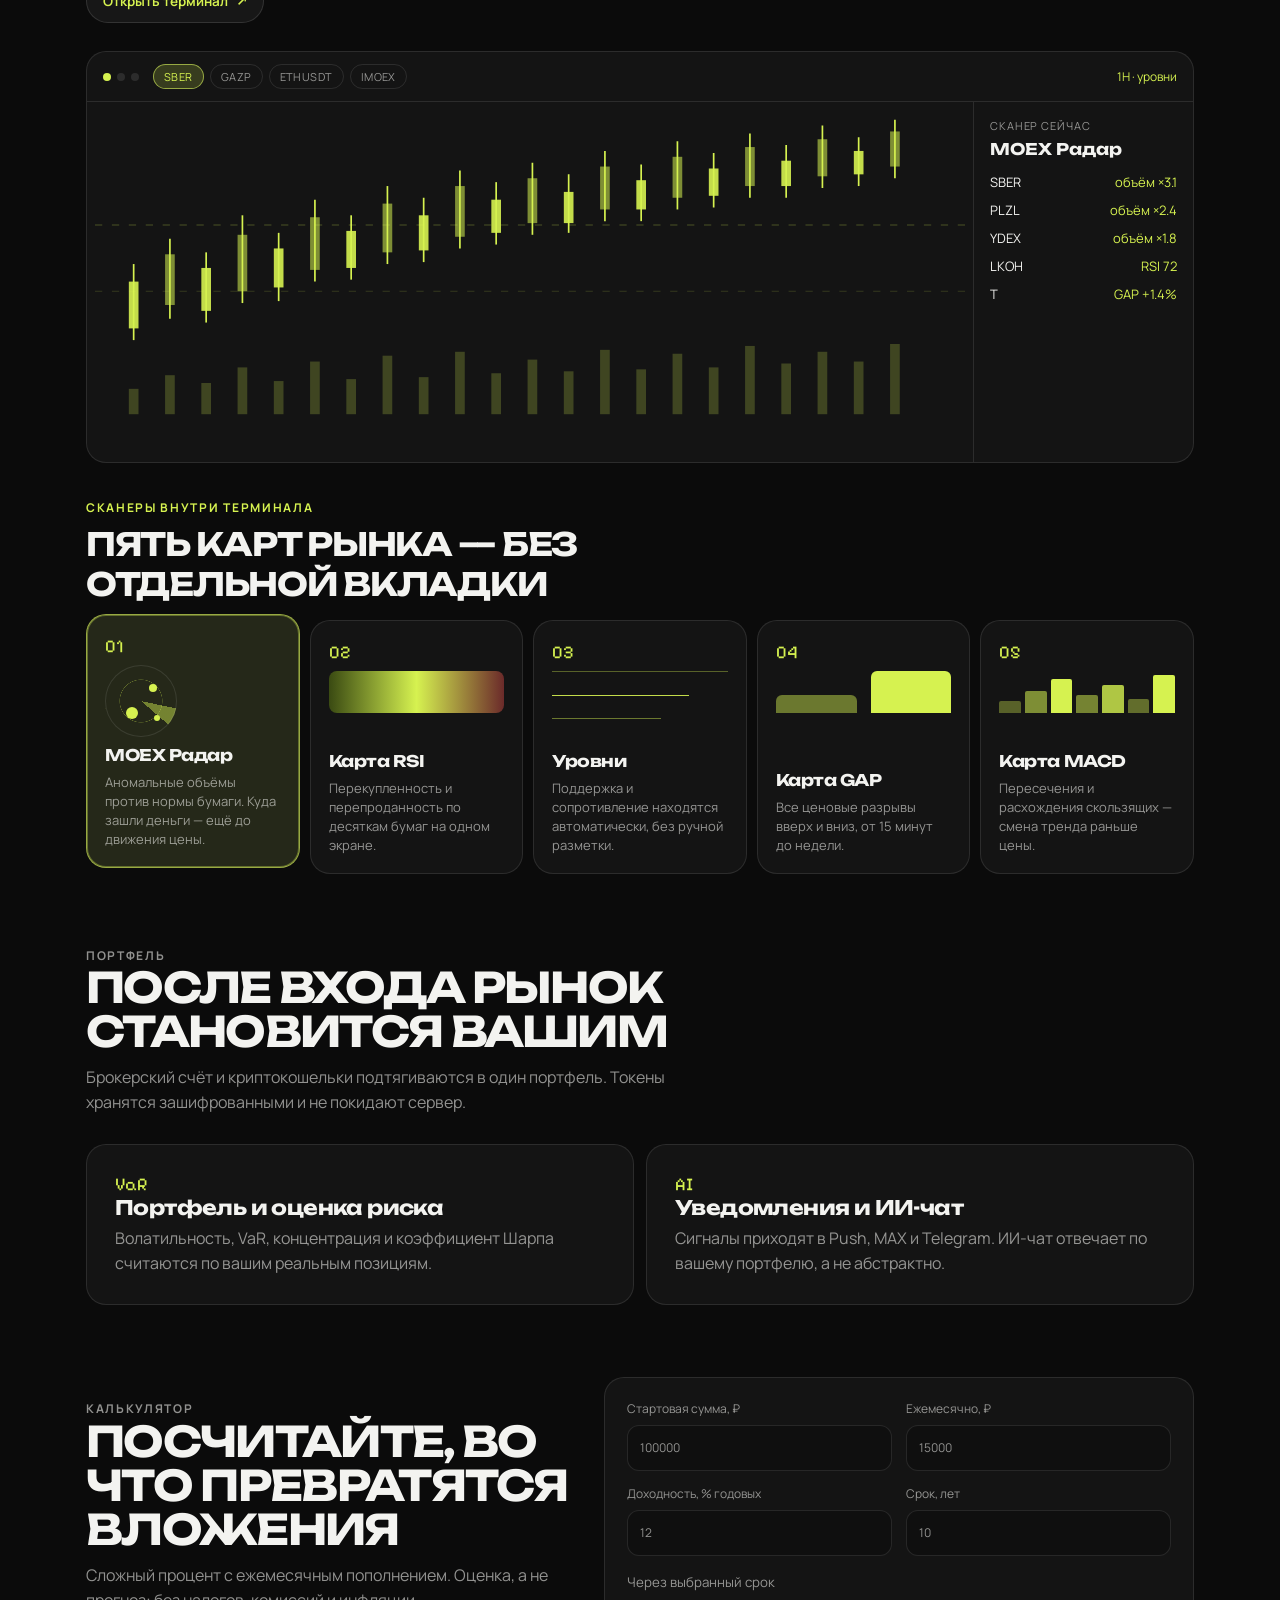
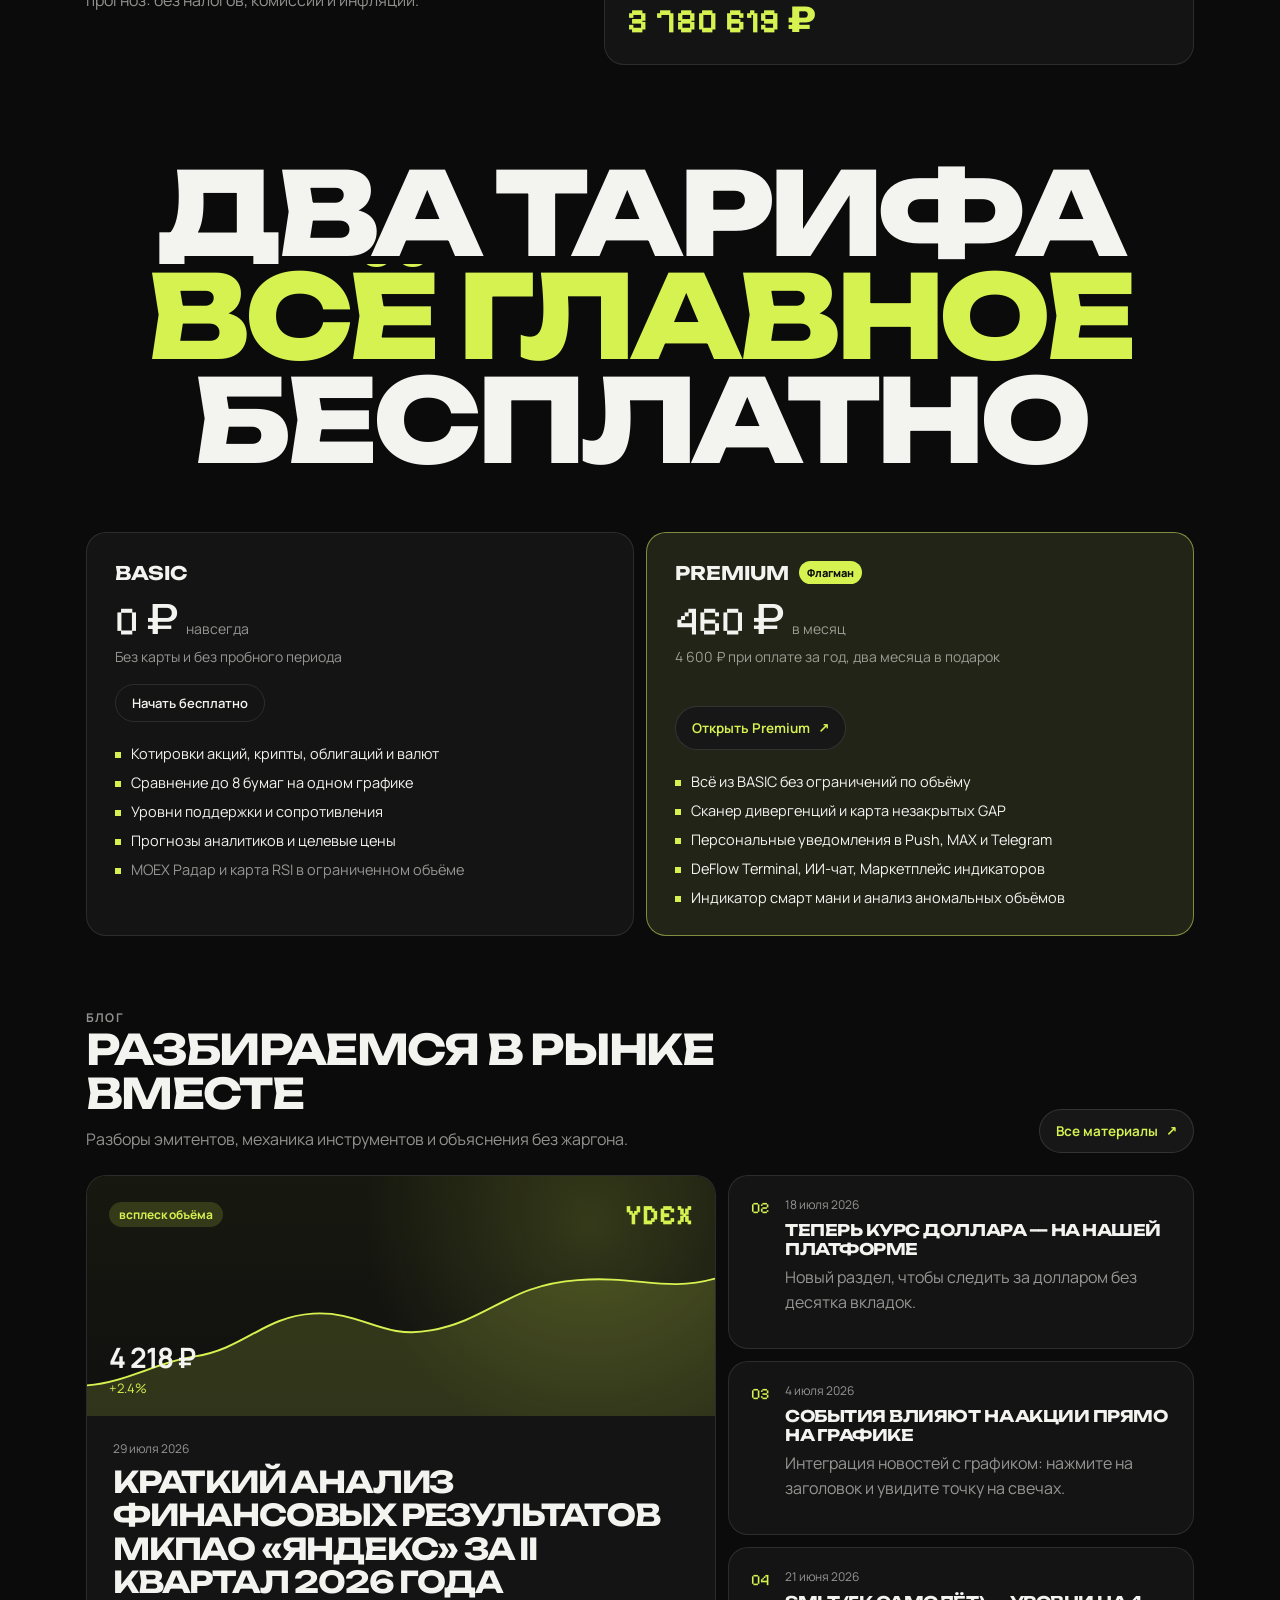
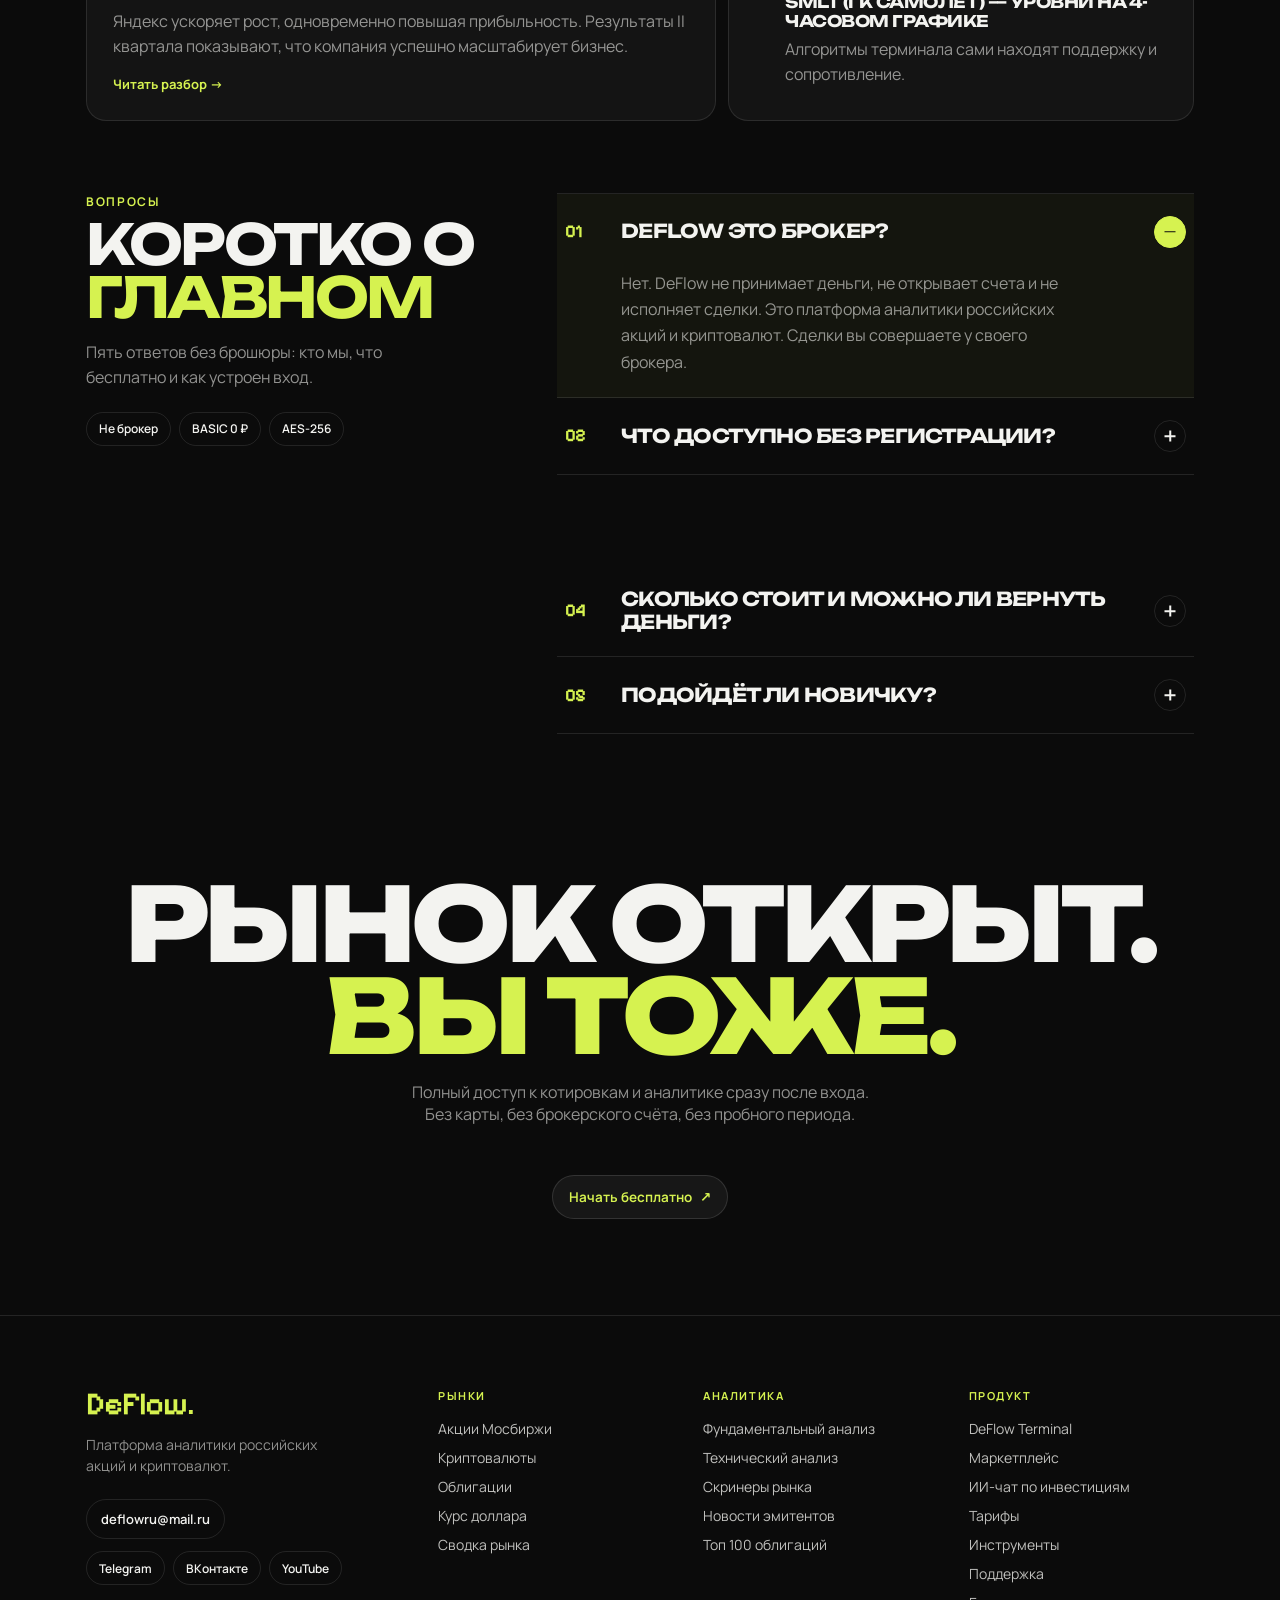
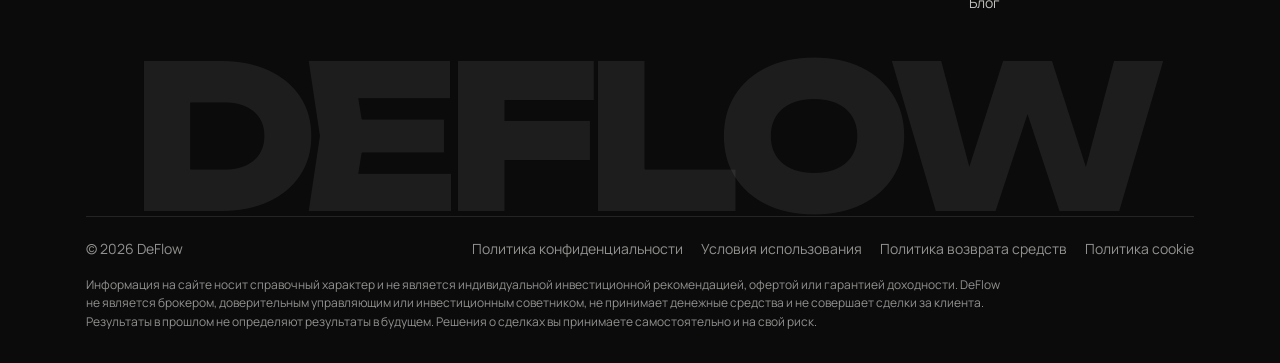
==== commit da5337b0: "full redesign deflow-landing" ====
--- a/index.html
+++ b/index.html
@@ -404,31 +404,59 @@
   </section>
 
   <section class="section faq" id="faq">
-    <div class="section-copy" data-reveal>
-      <p class="kicker" data-i18n="faq.kicker">Вопросы</p>
-      <h3 data-i18n="faq.title">Коротко о главном</h3>
-    </div>
-    <div class="faq-list">
-      <details open data-reveal>
-        <summary data-i18n="faq.1.q">DeFlow это брокер?</summary>
-        <p data-i18n="faq.1.a">Нет. DeFlow не принимает деньги, не открывает счета и не исполняет сделки. Это платформа аналитики российских акций и криптовалют. Сделки вы совершаете у своего брокера.</p>
-      </details>
-      <details data-reveal>
-        <summary data-i18n="faq.2.q">Что доступно без регистрации?</summary>
-        <p data-i18n="faq.2.a">Котировки и карточки всех акций Мосбиржи, топ 100 криптовалют, скринер облигаций, курсы валют, фундаментальный и технический анализ, новости эмитентов и блог. Вход нужен для портфеля, уведомлений и премиальных сканеров.</p>
-      </details>
-      <details data-reveal>
-        <summary data-i18n="faq.3.q">Насколько безопасно подключать брокера и кошельки?</summary>
-        <p data-i18n="faq.3.a">Токены доступа шифруются в базе алгоритмом AES-256-GCM и не покидают сервер. Наружу отдаются только маскированные данные. Вход идёт через VK ID и Яндекс ID, отдельного пароля в DeFlow нет.</p>
-      </details>
-      <details data-reveal>
-        <summary data-i18n="faq.4.q">Сколько стоит и можно ли вернуть деньги?</summary>
-        <p data-i18n-html="faq.4.a">BASIC бесплатен без ограничения по времени. PREMIUM стоит 460 ₽ в месяц или 4 600 ₽ в год. Условия возврата описаны в <a href="https://deflow.ru/refund">политике возврата средств</a>.</p>
-      </details>
-      <details data-reveal>
-        <summary data-i18n="faq.5.q">Подойдёт ли новичку?</summary>
-        <p data-i18n-html="faq.5.a">Да. Каждый сканер открывается с объяснением, как читать сигнал, а в разделе <a href="https://deflow.ru/pioneer">Первооткрыватель</a> собран маршрут от выбора брокера до первой сделки.</p>
-      </details>
+    <div class="faq-board">
+      <div class="faq-intro" data-reveal>
+        <p class="kicker" data-i18n="faq.kicker">Вопросы</p>
+        <h3 data-assemble data-i18n-html="faq.title">Коротко о<br /><span class="accent">главном</span></h3>
+        <p data-i18n="faq.lead">Пять ответов без брошюры: кто мы, что бесплатно и как устроен вход.</p>
+        <div class="faq-pills">
+          <span data-i18n="faq.pill1">Не брокер</span>
+          <span data-i18n="faq.pill2">BASIC 0 ₽</span>
+          <span>AES-256</span>
+        </div>
+      </div>
+      <div class="faq-list">
+        <details open data-reveal>
+          <summary>
+            <span class="pixel num">01</span>
+            <span data-i18n="faq.1.q">DeFlow это брокер?</span>
+            <i aria-hidden="true"></i>
+          </summary>
+          <p data-i18n="faq.1.a">Нет. DeFlow не принимает деньги, не открывает счета и не исполняет сделки. Это платформа аналитики российских акций и криптовалют. Сделки вы совершаете у своего брокера.</p>
+        </details>
+        <details data-reveal>
+          <summary>
+            <span class="pixel num">02</span>
+            <span data-i18n="faq.2.q">Что доступно без регистрации?</span>
+            <i aria-hidden="true"></i>
+          </summary>
+          <p data-i18n="faq.2.a">Котировки и карточки всех акций Мосбиржи, топ 100 криптовалют, скринер облигаций, курсы валют, фундаментальный и технический анализ, новости эмитентов и блог. Вход нужен для портфеля, уведомлений и премиальных сканеров.</p>
+        </details>
+        <details data-reveal>
+          <summary>
+            <span class="pixel num">03</span>
+            <span data-i18n="faq.3.q">Насколько безопасно подключать брокера и кошельки?</span>
+            <i aria-hidden="true"></i>
+          </summary>
+          <p data-i18n="faq.3.a">Токены доступа шифруются в базе алгоритмом AES-256-GCM и не покидают сервер. Наружу отдаются только маскированные данные. Вход идёт через VK ID и Яндекс ID, отдельного пароля в DeFlow нет.</p>
+        </details>
+        <details data-reveal>
+          <summary>
+            <span class="pixel num">04</span>
+            <span data-i18n="faq.4.q">Сколько стоит и можно ли вернуть деньги?</span>
+            <i aria-hidden="true"></i>
+          </summary>
+          <p data-i18n-html="faq.4.a">BASIC бесплатен без ограничения по времени. PREMIUM стоит 460 ₽ в месяц или 4 600 ₽ в год. Условия возврата описаны в <a href="https://deflow.ru/refund">политике возврата средств</a>.</p>
+        </details>
+        <details data-reveal>
+          <summary>
+            <span class="pixel num">05</span>
+            <span data-i18n="faq.5.q">Подойдёт ли новичку?</span>
+            <i aria-hidden="true"></i>
+          </summary>
+          <p data-i18n-html="faq.5.a">Да. Каждый сканер открывается с объяснением, как читать сигнал, а в разделе <a href="https://deflow.ru/pioneer">Первооткрыватель</a> собран маршрут от выбора брокера до первой сделки.</p>
+        </details>
+      </div>
     </div>
   </section>
 
@@ -442,59 +470,63 @@
   </section>
 
   <footer class="footer">
-    <div class="footer-brand">
-      <a class="logo" href="https://deflow.ru/">DeFlow.</a>
-      <p data-i18n="foot.tag">Платформа аналитики российских акций и криптовалют.</p>
-      <p><a href="mailto:deflowru@mail.ru">deflowru@mail.ru</a></p>
-    </div>
-    <div>
-      <h4 data-i18n="foot.markets">Рынки</h4>
-      <ul>
-        <li><a href="https://deflow.ru/stocks" data-i18n="foot.stocks">Акции Мосбиржи</a></li>
-        <li><a href="https://deflow.ru/cryptocurrencies" data-i18n="foot.crypto">Криптовалюты</a></li>
-        <li><a href="https://deflow.ru/bonds" data-i18n="foot.bonds">Облигации</a></li>
-        <li><a href="https://deflow.ru/currency/usd" data-i18n="foot.usd">Курс доллара</a></li>
-        <li><a href="https://deflow.ru/market" data-i18n="foot.summary">Сводка рынка</a></li>
-      </ul>
-    </div>
-    <div>
-      <h4 data-i18n="foot.analytics">Аналитика</h4>
-      <ul>
-        <li><a href="https://deflow.ru/stocks/fundamental" data-i18n="foot.fa">Фундаментальный анализ</a></li>
-        <li><a href="https://deflow.ru/stocks/technical-analysis" data-i18n="foot.ta">Технический анализ</a></li>
-        <li><a href="https://deflow.ru/market/screeners" data-i18n="foot.screeners">Скринеры рынка</a></li>
-        <li><a href="https://deflow.ru/stocks/news" data-i18n="foot.news">Новости эмитентов</a></li>
-        <li><a href="https://deflow.ru/market/top100bonds" data-i18n="foot.top100">Топ 100 облигаций</a></li>
-      </ul>
-    </div>
-    <div>
-      <h4 data-i18n="foot.product">Продукт</h4>
-      <ul>
-        <li><a href="https://deflow.ru/terminal-preview">DeFlow Terminal</a></li>
-        <li><a href="https://deflow.ru/marketplace-preview" data-i18n="foot.market">Маркетплейс</a></li>
-        <li><a href="https://deflow.ru/ai-invest-chat" data-i18n="foot.ai">ИИ-чат по инвестициям</a></li>
-        <li><a href="https://deflow.ru/tariffs" data-i18n="nav.pricing">Тарифы</a></li>
-        <li><a href="https://deflow.ru/app/club" data-i18n="foot.tools">Инструменты</a></li>
-      </ul>
-    </div>
-    <div>
-      <h4 data-i18n="foot.connect">Связь</h4>
-      <ul>
-        <li><a href="https://t.me/deflowmedia">Telegram</a></li>
-        <li><a href="https://vk.com/deflowmedia" data-i18n="foot.vk">ВКонтакте</a></li>
-        <li><a href="https://youtube.com/deflowru">YouTube</a></li>
-        <li><a href="https://deflow.ru/support" data-i18n="foot.support">Поддержка</a></li>
-        <li><a href="https://deflow.ru/blog" data-i18n="nav.blog">Блог</a></li>
-      </ul>
-    </div>
-    <div class="footer-bottom">
-      <div class="legal">
-        <a href="https://deflow.ru/privacy" data-i18n="foot.privacy">Политика конфиденциальности</a>
-        <a href="https://deflow.ru/terms" data-i18n="foot.terms">Условия использования</a>
-        <a href="https://deflow.ru/refund" data-i18n="foot.refund">Политика возврата средств</a>
-        <a href="https://deflow.ru/cookies" data-i18n="foot.cookies">Политика cookie</a>
-      </div>
-      <span>© 2026 DeFlow</span>
+    <div class="footer-inner">
+      <div class="footer-top">
+        <div class="footer-brand">
+          <a class="logo" href="https://deflow.ru/">DeFlow.</a>
+          <p data-i18n="foot.tag">Платформа аналитики российских акций и криптовалют.</p>
+          <a class="footer-mail" href="mailto:deflowru@mail.ru">deflowru@mail.ru</a>
+          <nav class="footer-social" aria-label="Social">
+            <a href="https://t.me/deflowmedia">Telegram</a>
+            <a href="https://vk.com/deflowmedia" data-i18n="foot.vk">ВКонтакте</a>
+            <a href="https://youtube.com/deflowru">YouTube</a>
+          </nav>
+        </div>
+        <nav class="footer-cols" aria-label="DeFlow">
+          <div>
+            <h4 data-i18n="foot.markets">Рынки</h4>
+            <ul>
+              <li><a href="https://deflow.ru/stocks" data-i18n="foot.stocks">Акции Мосбиржи</a></li>
+              <li><a href="https://deflow.ru/cryptocurrencies" data-i18n="foot.crypto">Криптовалюты</a></li>
+              <li><a href="https://deflow.ru/bonds" data-i18n="foot.bonds">Облигации</a></li>
+              <li><a href="https://deflow.ru/currency/usd" data-i18n="foot.usd">Курс доллара</a></li>
+              <li><a href="https://deflow.ru/market" data-i18n="foot.summary">Сводка рынка</a></li>
+            </ul>
+          </div>
+          <div>
+            <h4 data-i18n="foot.analytics">Аналитика</h4>
+            <ul>
+              <li><a href="https://deflow.ru/stocks/fundamental" data-i18n="foot.fa">Фундаментальный анализ</a></li>
+              <li><a href="https://deflow.ru/stocks/technical-analysis" data-i18n="foot.ta">Технический анализ</a></li>
+              <li><a href="https://deflow.ru/market/screeners" data-i18n="foot.screeners">Скринеры рынка</a></li>
+              <li><a href="https://deflow.ru/stocks/news" data-i18n="foot.news">Новости эмитентов</a></li>
+              <li><a href="https://deflow.ru/market/top100bonds" data-i18n="foot.top100">Топ 100 облигаций</a></li>
+            </ul>
+          </div>
+          <div>
+            <h4 data-i18n="foot.product">Продукт</h4>
+            <ul>
+              <li><a href="https://deflow.ru/terminal-preview">DeFlow Terminal</a></li>
+              <li><a href="https://deflow.ru/marketplace-preview" data-i18n="foot.market">Маркетплейс</a></li>
+              <li><a href="https://deflow.ru/ai-invest-chat" data-i18n="foot.ai">ИИ-чат по инвестициям</a></li>
+              <li><a href="https://deflow.ru/tariffs" data-i18n="nav.pricing">Тарифы</a></li>
+              <li><a href="https://deflow.ru/app/club" data-i18n="foot.tools">Инструменты</a></li>
+              <li><a href="https://deflow.ru/support" data-i18n="foot.support">Поддержка</a></li>
+              <li><a href="https://deflow.ru/blog" data-i18n="nav.blog">Блог</a></li>
+            </ul>
+          </div>
+        </nav>
+      </div>
+      <div class="footer-wordmark" aria-hidden="true">DeFlow</div>
+      <div class="footer-bottom">
+        <span>© 2026 DeFlow</span>
+        <div class="legal">
+          <a href="https://deflow.ru/privacy" data-i18n="foot.privacy">Политика конфиденциальности</a>
+          <a href="https://deflow.ru/terms" data-i18n="foot.terms">Условия использования</a>
+          <a href="https://deflow.ru/refund" data-i18n="foot.refund">Политика возврата средств</a>
+          <a href="https://deflow.ru/cookies" data-i18n="foot.cookies">Политика cookie</a>
+        </div>
+      </div>
       <p class="disclaimer" data-i18n="foot.disc">Информация на сайте носит справочный характер и не является индивидуальной инвестиционной рекомендацией, офертой или гарантией доходности. DeFlow не является брокером, доверительным управляющим или инвестиционным советником, не принимает денежные средства и не совершает сделки за клиента. Результаты в прошлом не определяют результаты в будущем. Решения о сделках вы принимаете самостоятельно и на свой риск.</p>
     </div>
   </footer>
--- a/styles.css
+++ b/styles.css
@@ -419,7 +419,6 @@
 .plan,
 .split article,
 .blog-grid a,
-.faq-list details,
 .scan-card {
   background: var(--panel);
   border: 1px solid var(--line);
@@ -788,56 +787,215 @@
 }
 .journal-feed .num { font-size: 16px; padding-top: 2px; }
 
-.faq { max-width: 820px; }
-.faq-list { display: grid; gap: 10px; }
-.faq-list details { padding: 4px 22px; }
+.faq { max-width: 1180px; padding-bottom: 56px; }
+.faq-board {
+  display: grid;
+  grid-template-columns: minmax(240px, 0.78fr) minmax(0, 1.22fr);
+  gap: 40px 64px;
+  align-items: start;
+}
+.faq-intro { position: sticky; top: 28px; }
+.faq-intro h3 {
+  margin: 0 0 16px;
+  font-family: var(--font-display);
+  font-size: clamp(34px, 4.4vw, 56px);
+  line-height: 0.95;
+  letter-spacing: -0.05em;
+  text-transform: uppercase;
+}
+.faq-intro h3 .line { white-space: nowrap; }
+.faq-intro p:not(.kicker) {
+  margin: 0;
+  max-width: 320px;
+  color: var(--muted);
+  line-height: 1.55;
+}
+.faq-pills {
+  display: flex;
+  flex-wrap: wrap;
+  gap: 8px;
+  margin-top: 22px;
+}
+.faq-pills span {
+  display: inline-flex;
+  align-items: center;
+  height: 34px;
+  padding: 0 12px;
+  border: 1px solid var(--line);
+  border-radius: 999px;
+  color: var(--text);
+  font-size: 12px;
+  font-weight: 600;
+}
+.faq-list { border-top: 1px solid var(--line); }
+.faq-list details {
+  border-bottom: 1px solid var(--line);
+  transition: background 0.3s ease;
+}
+.faq-list details[open] { background: rgba(214, 242, 80, 0.04); }
 .faq-list summary {
+  display: grid;
+  grid-template-columns: 42px minmax(0, 1fr) 32px;
+  gap: 14px;
+  align-items: center;
   cursor: pointer;
   list-style: none;
-  padding: 18px 0;
+  padding: 22px 8px;
+  font-family: var(--font-display);
+  font-size: clamp(16px, 1.5vw, 20px);
   font-weight: 700;
-  font-family: var(--font-display);
+  line-height: 1.2;
+  letter-spacing: -0.04em;
   text-transform: uppercase;
-  letter-spacing: -0.03em;
 }
 .faq-list summary::-webkit-details-marker { display: none; }
-.faq-list p { margin: 0 0 18px; color: var(--muted); line-height: 1.6; }
+.faq-list summary .num { font-size: 18px; }
+.faq-list summary i {
+  width: 32px;
+  height: 32px;
+  border: 1px solid var(--line);
+  border-radius: 50%;
+  position: relative;
+  justify-self: end;
+  transition: background 0.25s ease, border-color 0.25s ease;
+}
+.faq-list summary i::before,
+.faq-list summary i::after {
+  content: "";
+  position: absolute;
+  left: 50%;
+  top: 50%;
+  background: var(--text);
+  transform: translate(-50%, -50%);
+  transition: opacity 0.2s ease, background 0.25s ease;
+}
+.faq-list summary i::before { width: 11px; height: 1.5px; }
+.faq-list summary i::after { width: 1.5px; height: 11px; }
+.faq-list summary:hover i { border-color: var(--lime); }
+.faq-list details[open] summary i {
+  background: var(--lime);
+  border-color: var(--lime);
+}
+.faq-list details[open] summary i::before,
+.faq-list details[open] summary i::after { background: var(--ink); }
+.faq-list details[open] summary i::after { opacity: 0; }
+.faq-list p {
+  margin: 0;
+  padding: 0 40px 22px 64px;
+  color: var(--muted);
+  line-height: 1.65;
+  max-width: 56ch;
+  animation: faqIn 0.4s cubic-bezier(.16, 1, .3, 1);
+}
 .faq-list a { color: var(--lime); }
+@keyframes faqIn {
+  from { opacity: 0; transform: translateY(-8px); }
+  to { opacity: 1; transform: none; }
+}
 
 .cta { text-align: center; padding: 88px 24px 96px; }
 .cta h2 { font-size: clamp(44px, 8vw, 104px); }
 .cta p { max-width: 480px; margin: 18px auto 28px; color: var(--muted); }
 
 .footer {
-  display: grid;
-  grid-template-columns: 1.4fr repeat(4, 1fr);
-  gap: 28px;
-  padding: 48px 36px 28px;
-  max-width: 1180px;
-  margin: 0 auto;
   border-top: 1px solid var(--line);
   color: var(--muted);
   font-size: 14px;
-}
-.footer h4 {
-  margin: 0 0 14px;
+  overflow: hidden;
+}
+.footer-inner {
+  max-width: 1180px;
+  margin: 0 auto;
+  padding: 72px 36px 32px;
+}
+.footer-top {
+  display: grid;
+  grid-template-columns: minmax(220px, 280px) minmax(0, 1fr);
+  gap: 48px 72px;
+  align-items: start;
+}
+.footer-brand .logo { font-size: 32px; }
+.footer-brand p {
+  margin: 14px 0 0;
+  max-width: 260px;
+  line-height: 1.55;
+}
+.footer-mail {
+  display: inline-flex;
+  margin-top: 22px;
+  padding: 10px 14px;
+  border: 1px solid var(--line);
+  border-radius: 999px;
+  color: var(--text);
+  font-size: 13px;
+  font-weight: 600;
+}
+.footer-mail:hover,
+.footer-social a:hover { border-color: var(--lime); color: var(--lime); }
+.footer-social {
+  display: flex;
+  flex-wrap: wrap;
+  gap: 8px;
+  margin-top: 12px;
+}
+.footer-social a {
+  display: inline-flex;
+  align-items: center;
+  height: 34px;
+  padding: 0 12px;
+  border: 1px solid var(--line);
+  border-radius: 999px;
   color: var(--text);
   font-size: 12px;
-  letter-spacing: 0.08em;
+  font-weight: 600;
+}
+.footer-cols {
+  display: grid;
+  grid-template-columns: repeat(3, minmax(0, 1fr));
+  gap: 28px 40px;
+}
+.footer h4 {
+  margin: 0 0 16px;
+  color: var(--lime);
+  font-size: 11px;
+  letter-spacing: 0.14em;
   text-transform: uppercase;
 }
-.footer ul { margin: 0; padding: 0; list-style: none; display: grid; gap: 8px; }
-.footer-brand p { margin: 10px 0 0; }
+.footer ul { margin: 0; padding: 0; list-style: none; display: grid; gap: 10px; }
+.footer-cols a { color: rgba(243, 243, 240, 0.78); }
+.footer-cols a:hover { color: var(--text); }
+.footer-wordmark {
+  margin: 52px -12px 0;
+  font-family: var(--font-display);
+  font-weight: 800;
+  font-size: clamp(84px, 16vw, 200px);
+  line-height: 0.72;
+  letter-spacing: -0.08em;
+  color: rgba(243, 243, 240, 0.08);
+  text-transform: uppercase;
+  text-align: center;
+  white-space: nowrap;
+  user-select: none;
+  pointer-events: none;
+}
 .footer-bottom {
-  grid-column: 1 / -1;
-  display: grid;
-  gap: 14px;
-  padding-top: 24px;
+  display: flex;
+  justify-content: space-between;
+  align-items: center;
+  gap: 18px 28px;
+  flex-wrap: wrap;
+  padding-top: 22px;
   margin-top: 8px;
   border-top: 1px solid var(--line);
 }
-.legal { display: flex; flex-wrap: wrap; gap: 14px 18px; }
-.disclaimer { font-size: 12px; line-height: 1.55; max-width: 920px; }
+.legal { display: flex; flex-wrap: wrap; gap: 10px 18px; }
+.legal a:hover { color: var(--text); }
+.disclaimer {
+  margin: 18px 0 0;
+  font-size: 12px;
+  line-height: 1.55;
+  max-width: 920px;
+}
 
 /* Scroll reveal */
 [data-reveal] {
@@ -877,7 +1035,7 @@
 @keyframes draw { to { stroke-dashoffset: 0; } }
 
 @media (prefers-reduced-motion: reduce) {
-  [data-reveal], .line > span, .glass-card, .chart-line, .radar {
+  [data-reveal], .line > span, .glass-card, .chart-line, .radar, .faq-list p {
     opacity: 1 !important;
     transform: none !important;
     animation: none !important;
@@ -888,14 +1046,15 @@
 
 @media (max-width: 1100px) {
   .scan-grid { grid-template-columns: repeat(3, 1fr); }
+  .footer-cols { grid-template-columns: 1fr 1fr; }
 }
 
 @media (max-width: 980px) {
   .nav-left { display: none; }
   .site-header .btn-outline { display: none; }
   .burger { display: block; }
-  .hero, .section, .banner, .footer, .site-header { padding-left: 18px; padding-right: 18px; }
-  .hero-grid, .calc, .plans, .split, .journal-board, .footer, .ws-body {
+  .hero, .section, .banner, .footer-inner, .site-header { padding-left: 18px; padding-right: 18px; }
+  .hero-grid, .calc, .plans, .split, .journal-board, .footer-top, .ws-body, .faq-board {
     grid-template-columns: 1fr;
   }
   .hero { min-height: 0; }
@@ -906,6 +1065,7 @@
   .journal-head { flex-direction: column; align-items: flex-start; }
   .journal-feature { min-height: 0; }
   .journal-feed { grid-template-rows: none; }
+  .faq-intro { position: static; }
   .scan-grid { grid-template-columns: 1fr 1fr; }
   .ws-chips { display: none; }
 }
@@ -918,6 +1078,15 @@
   .phone-screen { height: 340px; }
   .calc-card { grid-template-columns: 1fr; }
   .scan-grid { grid-template-columns: 1fr; }
+  .footer-wordmark { margin-top: 36px; }
+  .faq-list summary {
+    grid-template-columns: 28px minmax(0, 1fr) 28px;
+    gap: 10px;
+    padding: 18px 0;
+    font-size: 16px;
+  }
+  .faq-list summary i { width: 28px; height: 28px; }
+  .faq-list p { padding: 0 4px 18px 38px; }
   .logos { gap: 16px; font-size: 14px; }
   .logos span + span::before { margin-right: 16px; }
 }
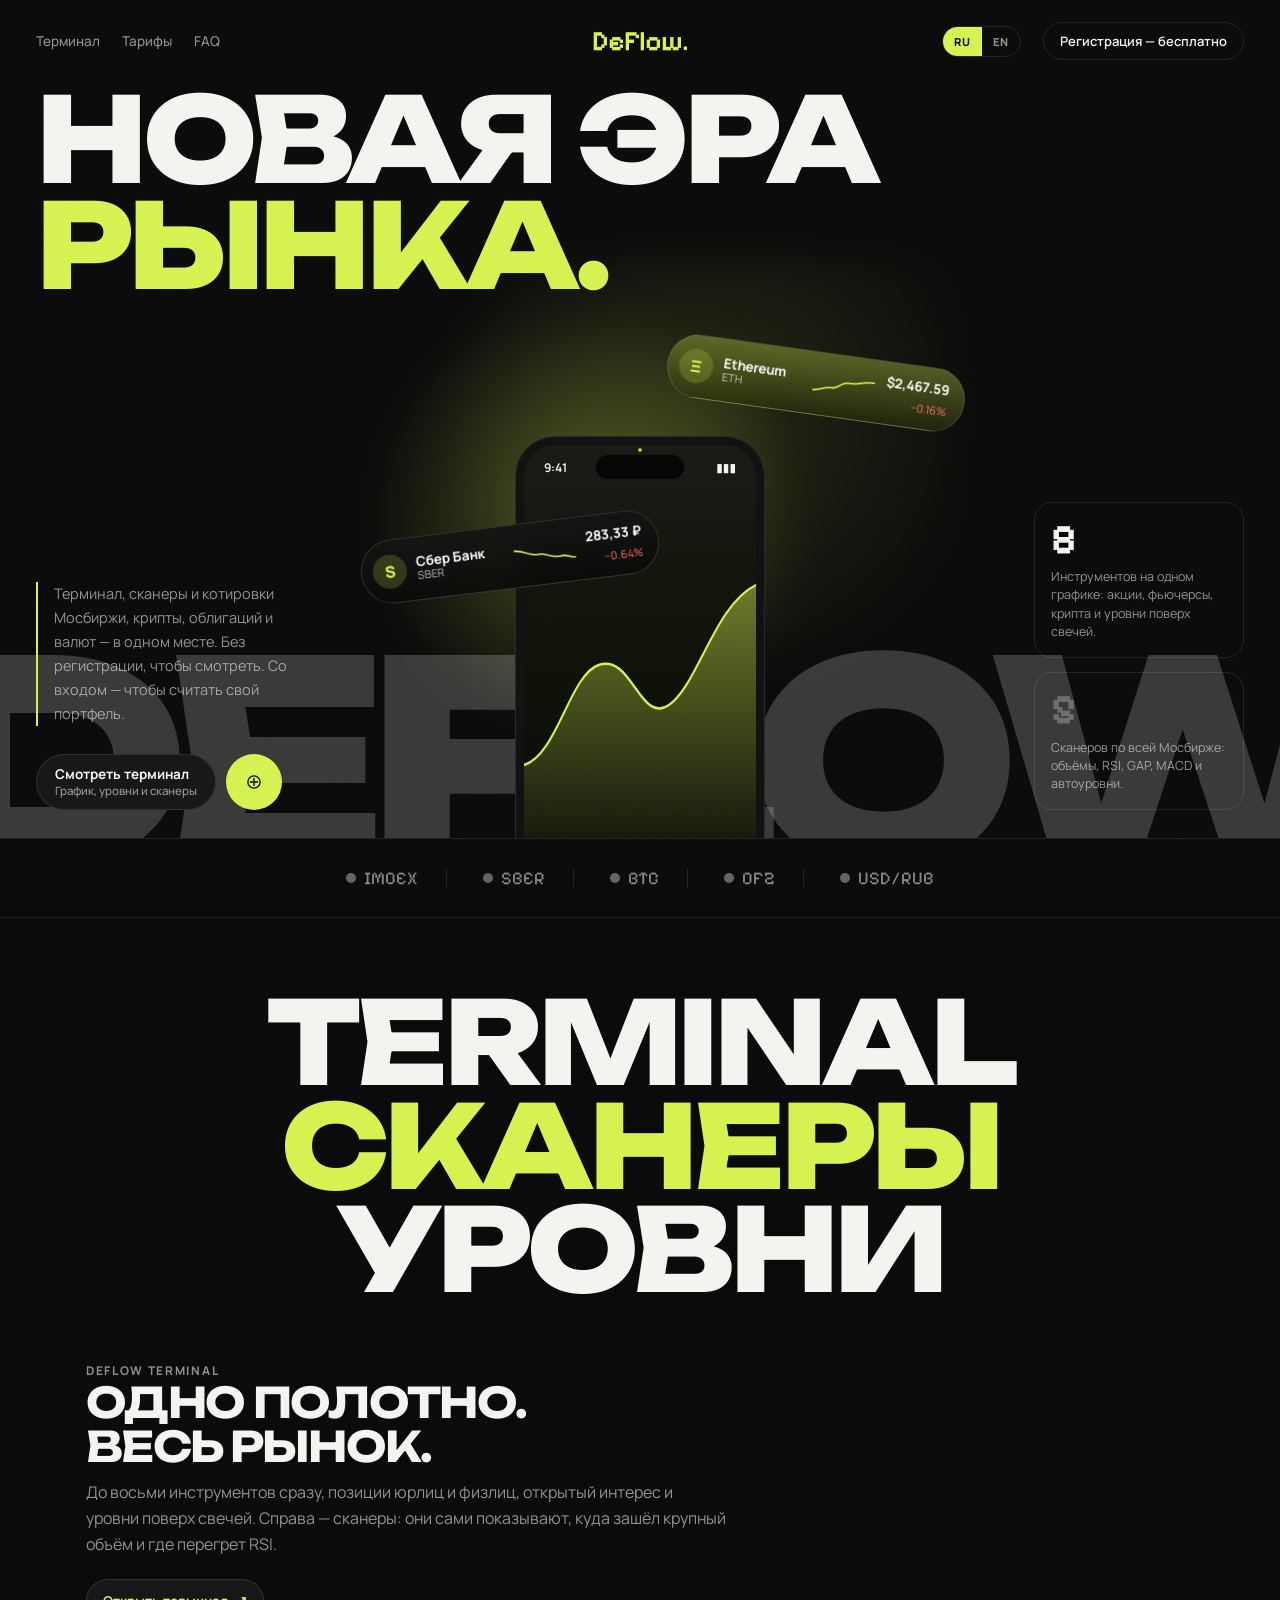
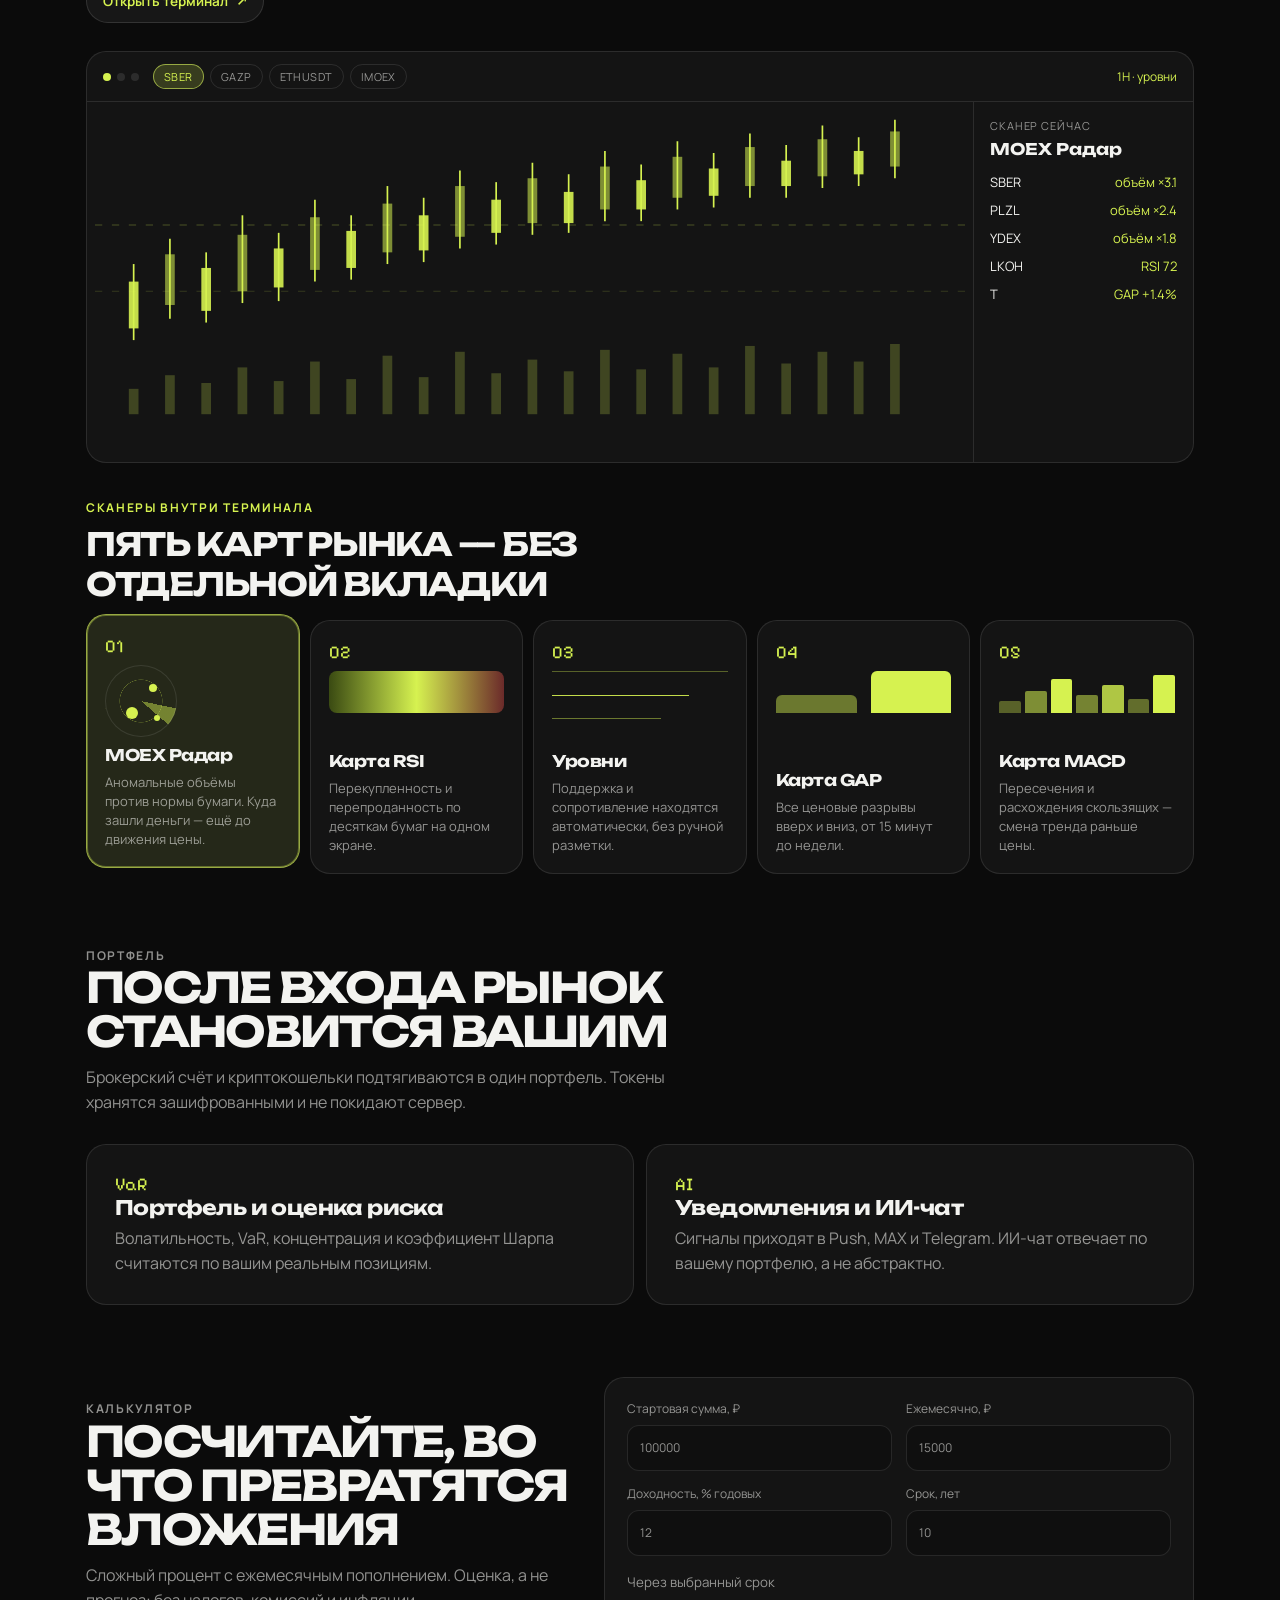
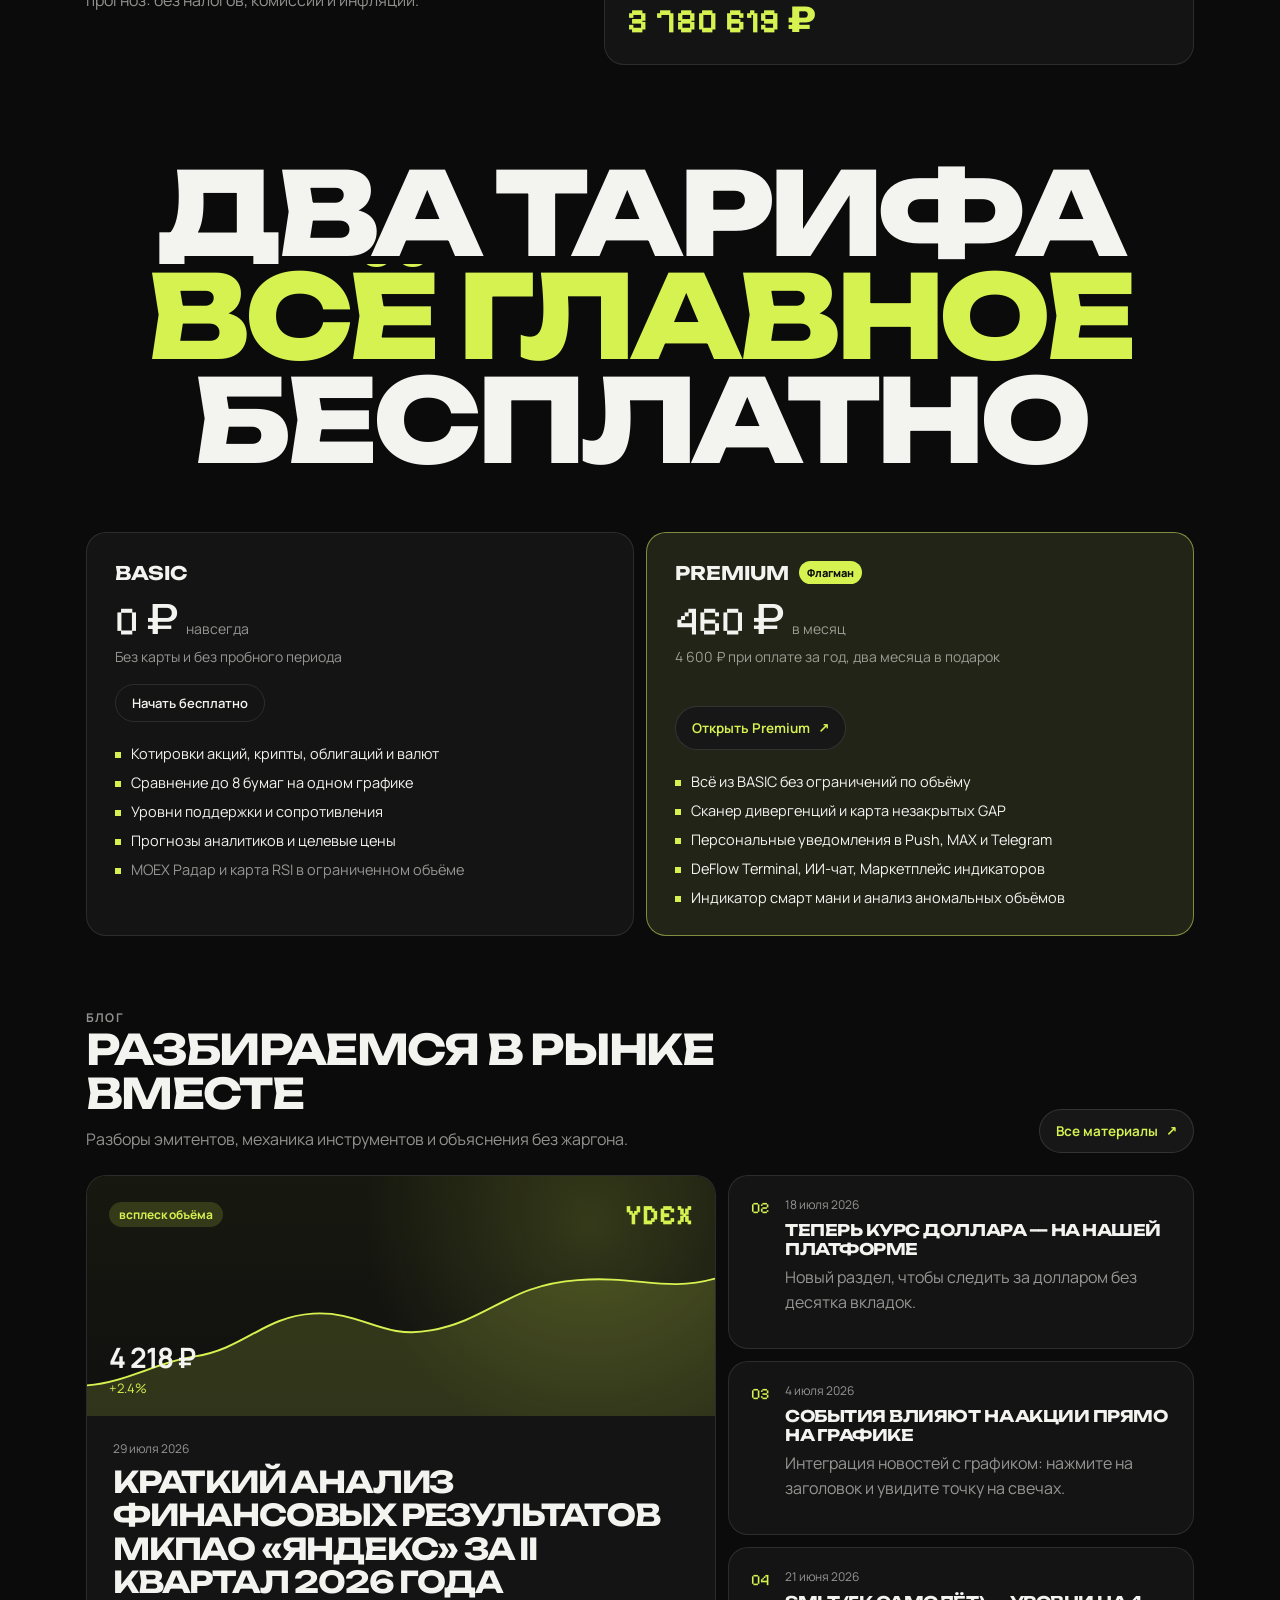
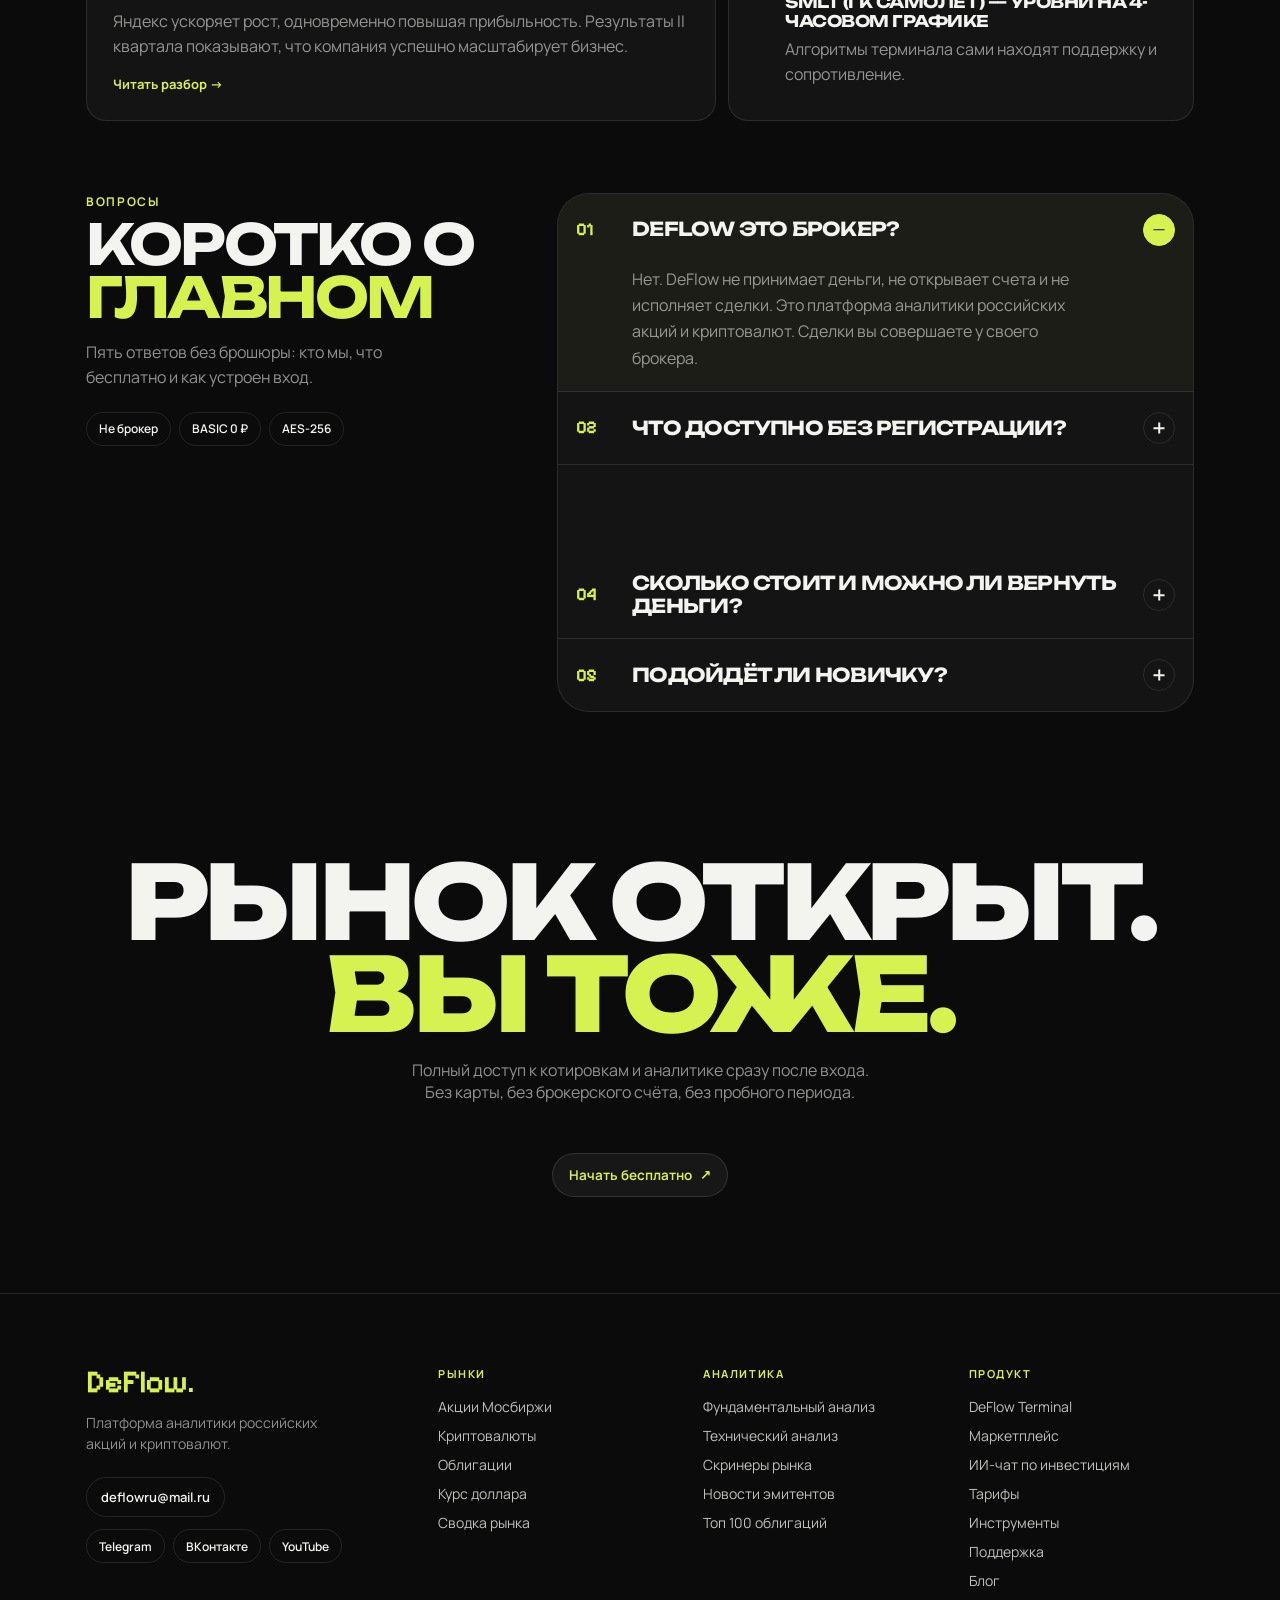
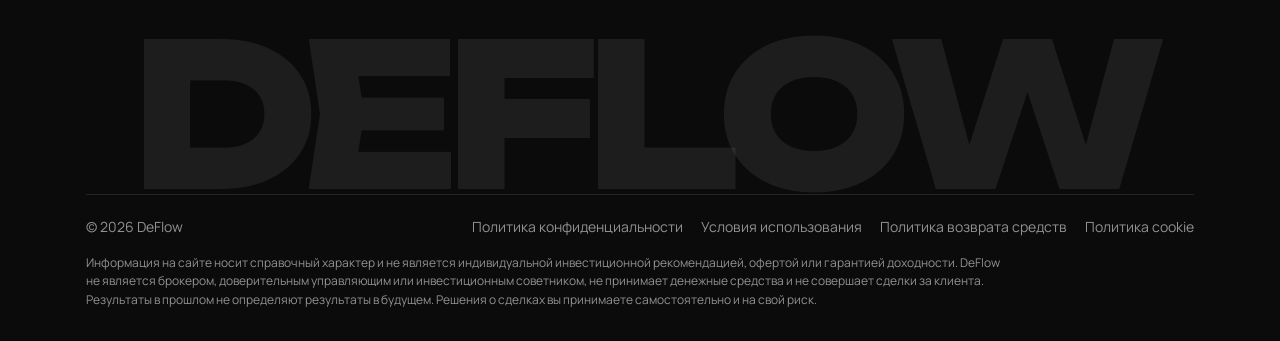
==== commit 8ab65456: "Ship the registration page on Pages and smooth the lime transition into it. Co-authored-by: Cursor <" ====
--- a/index.html
+++ b/index.html
@@ -3,6 +3,8 @@
 <head>
   <meta charset="UTF-8" />
   <meta name="viewport" content="width=device-width, initial-scale=1, viewport-fit=cover" />
+  <script>try { if (sessionStorage.getItem("df-veil") === "1") document.documentElement.classList.add("is-arrive"); } catch (e) {}</script>
+  <style>html.is-arrive,html.is-leaving{background:#d6f250}html.is-arrive body{background:#d6f250}</style>
   <title data-i18n="meta.title">Котировки Мосбиржи, криптовалюты, облигации и валюты онлайн | DeFlow</title>
   <meta name="description" content="DeFlow — платформа аналитики российских акций и криптовалют. Котировки Мосбиржи, сканеры рынка, облигации и валюты онлайн." data-i18n-content="meta.desc" />
   <link rel="preconnect" href="https://fonts.googleapis.com" />
@@ -12,6 +14,7 @@
 </head>
 <body>
   <div class="grain" aria-hidden="true"></div>
+  <div class="page-veil" aria-hidden="true"><i class="page-veil-blob"></i><span>DeFlow.</span></div>
 
   <header class="site-header">
     <nav class="nav-left" aria-label="Основное меню" data-i18n-aria="nav.main">
@@ -27,7 +30,7 @@
         <button type="button" data-lang="ru" class="is-on">RU</button>
         <button type="button" data-lang="en">EN</button>
       </div>
-      <a class="btn-outline" href="https://deflow.ru/login" data-i18n="nav.register">Регистрация — бесплатно</a>
+      <a class="btn-outline" href="login.html" data-i18n="nav.register">Регистрация — бесплатно</a>
       <button class="burger" type="button" aria-label="Меню" data-burger data-i18n-aria="nav.menu">
         <span></span><span></span>
       </button>
@@ -39,7 +42,7 @@
     <a href="#pricing" data-i18n="nav.pricing">Тарифы</a>
     <a href="#faq" data-i18n="nav.faq">FAQ</a>
     <a href="https://deflow.ru/blog" data-i18n="nav.blog">Блог</a>
-    <a class="btn-outline" href="https://deflow.ru/login" data-i18n="nav.register">Регистрация — бесплатно</a>
+    <a class="btn-outline" href="login.html" data-i18n="nav.register">Регистрация — бесплатно</a>
     <div class="lang" data-lang-switch>
       <button type="button" data-lang="ru" class="is-on">RU</button>
       <button type="button" data-lang="en">EN</button>
@@ -99,7 +102,7 @@
               <small data-i18n="hero.ctaSub">График, уровни и сканеры</small>
             </span>
           </a>
-          <a class="btn-lime" href="https://deflow.ru/login" aria-label="Начать" data-i18n-aria="hero.start">
+          <a class="btn-lime" href="login.html" aria-label="Начать" data-i18n-aria="hero.start">
             <svg width="18" height="18" viewBox="0 0 24 24" fill="none" aria-hidden="true">
               <circle cx="12" cy="12" r="8.2" stroke="currentColor" stroke-width="1.8"/>
               <path d="M12 7.2v9.6M7.2 12h9.6" stroke="currentColor" stroke-width="1.8" stroke-linecap="round"/>
@@ -312,7 +315,7 @@
         <h3>Basic</h3>
         <p class="price pixel">0 ₽ <span data-i18n="plan.forever">навсегда</span></p>
         <p class="plan-note" data-i18n="plan.basic.note">Без карты и без пробного периода</p>
-        <a class="btn-outline" href="https://deflow.ru/login" data-i18n="plan.basic.cta">Начать бесплатно</a>
+        <a class="btn-outline" href="login.html" data-i18n="plan.basic.cta">Начать бесплатно</a>
         <ul>
           <li data-i18n="plan.b1">Котировки акций, крипты, облигаций и валют</li>
           <li data-i18n="plan.b2">Сравнение до 8 бумаг на одном графике</li>
@@ -466,7 +469,7 @@
       <span class="accent">Вы тоже.</span>
     </h2>
     <p data-reveal data-i18n="cta.p">Полный доступ к котировкам и аналитике сразу после входа. Без карты, без брокерского счёта, без пробного периода.</p>
-    <a class="btn-start static" href="https://deflow.ru/login"><span data-i18n="cta.btn">Начать бесплатно</span> <span>↗</span></a>
+    <a class="btn-start static" href="login.html"><span data-i18n="cta.btn">Начать бесплатно</span> <span>↗</span></a>
   </section>
 
   <footer class="footer">
--- a/styles.css
+++ b/styles.css
@@ -27,6 +27,9 @@
 
 a { color: inherit; text-decoration: none; }
 button, input { font: inherit; color: inherit; }
+a, button { -webkit-tap-highlight-color: transparent; }
+html { -webkit-text-size-adjust: 100%; }
+html.is-menu { overflow: hidden; }
 
 .accent { color: var(--lime); }
 .up { color: var(--up); }
@@ -37,10 +40,79 @@
   position: fixed;
   inset: 0;
   pointer-events: none;
-  z-index: 80;
+  z-index: 130;
   opacity: 0.07;
   mix-blend-mode: overlay;
   background-image: url("data:image/svg+xml;utf8,<svg xmlns='http://www.w3.org/2000/svg' width='180' height='180'><filter id='n'><feTurbulence type='fractalNoise' baseFrequency='.9' numOctaves='3' stitchTiles='stitch'/></filter><rect width='100%' height='100%' filter='url(%23n)'/></svg>");
+}
+
+html.is-arrive,
+html.is-leaving { background: #d6f250; }
+html.is-arrive body { background: #d6f250; }
+html.is-arrive.is-ready body { background: var(--bg); }
+.page-veil {
+  position: fixed;
+  inset: 0;
+  z-index: 120;
+  display: grid;
+  place-items: center;
+  overflow: hidden;
+  pointer-events: none;
+}
+.page-veil-blob {
+  position: absolute;
+  display: block;
+  left: var(--veil-x, 50%);
+  top: var(--veil-y, 50%);
+  width: 280vmax;
+  height: 280vmax;
+  border-radius: 50%;
+  background: #d6f250;
+  transform: translate(-50%, -50%) scale(0.001);
+  transform-origin: center;
+  will-change: transform;
+  transition: transform 0.9s cubic-bezier(0.22, 1, 0.36, 1);
+}
+.page-veil span {
+  position: relative;
+  z-index: 1;
+  font-family: var(--font-pixel);
+  font-size: clamp(28px, 5vw, 44px);
+  color: var(--ink);
+  opacity: 0;
+  transition: opacity 0.35s ease;
+}
+html.is-leaving .page-veil,
+html.is-arrive .page-veil { pointer-events: auto; }
+html.is-leaving .page-veil-blob,
+html.is-arrive .page-veil-blob {
+  transform: translate(-50%, -50%) scale(1);
+}
+html.is-leaving .page-veil span {
+  opacity: 1;
+  transition-delay: 0.2s;
+}
+html.is-arrive .page-veil span { opacity: 1; }
+html.is-arrive .page-veil-blob { transition: none; }
+html.is-arrive.is-ready .page-veil-blob {
+  transition: transform 0.95s cubic-bezier(0.16, 1, 0.3, 1);
+}
+html.is-arrive.is-revealed .page-veil-blob {
+  transform: translate(-50%, -50%) scale(0.001);
+}
+html.is-arrive.is-revealed .page-veil span {
+  opacity: 0;
+  transition-delay: 0s;
+  transition-duration: 0.22s;
+}
+html.is-arrive:has(.page-login) {
+  --veil-x: 72%;
+  --veil-y: 48%;
+}
+html.is-arrive .login-card { opacity: 0; }
+html.is-arrive.is-revealed .login-card {
+  opacity: 1;
+  transition: opacity 0.55s 0.08s ease;
 }
 
 .site-header {
@@ -99,32 +171,42 @@
 
 .burger {
   display: none;
-  width: 36px;
-  height: 36px;
+  flex-direction: column;
+  justify-content: center;
+  align-items: center;
+  gap: 5px;
+  width: 40px;
+  height: 40px;
+  padding: 0;
   border: 0;
   background: transparent;
   cursor: pointer;
+  flex-shrink: 0;
 }
 .burger span {
   display: block;
   width: 16px;
   height: 1.5px;
   background: var(--text);
-  margin: 4px auto;
-}
+  margin: 0;
+  transition: transform 0.2s ease;
+}
+html.is-menu .burger span:first-child { transform: translateY(3.25px) rotate(45deg); }
+html.is-menu .burger span:last-child { transform: translateY(-3.25px) rotate(-45deg); }
 
 .mobile-menu {
   position: fixed;
   inset: 0;
-  z-index: 30;
+  z-index: 50;
   background: var(--bg);
   display: none;
   flex-direction: column;
   gap: 18px;
-  padding: 92px 28px 40px;
+  padding: 92px 28px max(40px, env(safe-area-inset-bottom));
   font-family: var(--font-display);
   font-size: 28px;
   font-weight: 700;
+  overflow: auto;
 }
 .mobile-menu:not([hidden]) { display: flex; }
 .mobile-menu .btn-outline { width: fit-content; font-size: 14px; font-family: var(--font-ui); }
@@ -488,9 +570,11 @@
 }
 .scan-card:hover,
 .scan-card.is-on {
-  transform: translateY(-6px);
   border-color: color-mix(in srgb, var(--lime) 60%, var(--line));
   background: color-mix(in srgb, var(--lime) 9%, var(--panel));
+}
+@media (hover: hover) {
+  .scan-card:hover { transform: translateY(-6px); }
 }
 .scan-card.is-on {
   box-shadow: inset 0 0 0 1px color-mix(in srgb, var(--lime) 35%, transparent);
@@ -827,11 +911,17 @@
   font-size: 12px;
   font-weight: 600;
 }
-.faq-list { border-top: 1px solid var(--line); }
+.faq-list {
+  border: 1px solid var(--line);
+  border-radius: 32px;
+  overflow: hidden;
+  background: var(--panel);
+}
 .faq-list details {
   border-bottom: 1px solid var(--line);
   transition: background 0.3s ease;
 }
+.faq-list details:last-child { border-bottom: 0; }
 .faq-list details[open] { background: rgba(214, 242, 80, 0.04); }
 .faq-list summary {
   display: grid;
@@ -840,7 +930,7 @@
   align-items: center;
   cursor: pointer;
   list-style: none;
-  padding: 22px 8px;
+  padding: 20px 18px;
   font-family: var(--font-display);
   font-size: clamp(16px, 1.5vw, 20px);
   font-weight: 700;
@@ -881,7 +971,7 @@
 .faq-list details[open] summary i::after { opacity: 0; }
 .faq-list p {
   margin: 0;
-  padding: 0 40px 22px 64px;
+  padding: 0 18px 20px 74px;
   color: var(--muted);
   line-height: 1.65;
   max-width: 56ch;
@@ -997,6 +1087,217 @@
   max-width: 920px;
 }
 
+.page-login .site-header { z-index: 60; }
+.login-board {
+  position: relative;
+  isolation: isolate;
+  display: grid;
+  place-items: center;
+  min-height: calc(100svh - 92px);
+  padding: 28px 40px 56px;
+  overflow: hidden;
+}
+.login-glow {
+  position: absolute;
+  left: -8%;
+  bottom: -28%;
+  width: 62%;
+  height: 78%;
+  background:
+    radial-gradient(circle at 40% 50%, rgba(214, 242, 80, 0.28), transparent 52%),
+    radial-gradient(circle at 70% 20%, rgba(214, 242, 80, 0.1), transparent 48%);
+  filter: blur(22px);
+  pointer-events: none;
+  z-index: 0;
+}
+.login-word {
+  position: absolute;
+  left: 50%;
+  bottom: -10%;
+  z-index: 0;
+  margin: 0;
+  transform: translateX(-50%);
+  font-family: var(--font-display);
+  font-weight: 800;
+  font-size: clamp(140px, 24vw, 340px);
+  line-height: 0.72;
+  letter-spacing: -0.08em;
+  color: rgba(243, 243, 240, 0.1);
+  text-transform: uppercase;
+  white-space: nowrap;
+  pointer-events: none;
+  user-select: none;
+}
+.login-stage {
+  position: relative;
+  z-index: 1;
+  width: min(1120px, 100%);
+  display: grid;
+  grid-template-columns: minmax(0, 1fr) 400px;
+  gap: 36px 56px;
+  align-items: center;
+}
+.login-mark {
+  margin: 0 0 18px;
+  font-family: var(--font-pixel);
+  color: var(--lime);
+  font-size: 22px;
+}
+.login-copy h1 {
+  margin: 0;
+  font-family: var(--font-display);
+  font-weight: 800;
+  font-size: clamp(36px, 5.4vw, 68px);
+  line-height: 1.04;
+  letter-spacing: -0.05em;
+  text-transform: uppercase;
+}
+.login-copy h1 .line,
+.login-copy h1 .line > span { white-space: nowrap; }
+.login-copy h1 .line { padding: 0.08em 0 0.16em; }
+.login-lead {
+  margin: 20px 0 0;
+  max-width: 34ch;
+  color: var(--muted);
+  font-size: 15px;
+  line-height: 1.65;
+  padding-left: 16px;
+  border-left: 2px solid var(--lime);
+}
+.login-card {
+  width: 100%;
+  padding: 26px 24px 20px;
+  background: color-mix(in srgb, var(--lime) 7%, rgba(11, 11, 11, 0.92));
+  border: 1px solid color-mix(in srgb, var(--lime) 45%, var(--line));
+  border-radius: 28px;
+  backdrop-filter: blur(18px) saturate(1.3);
+}
+.login-card .kicker { margin-bottom: 6px; }
+.login-card h2 {
+  margin: 0;
+  font-family: var(--font-display);
+  font-size: 24px;
+  letter-spacing: -0.045em;
+  text-transform: uppercase;
+}
+.login-card .pick {
+  margin: 8px 0 0;
+  color: var(--muted);
+  font-size: 14px;
+  line-height: 1.5;
+}
+.login-consent {
+  display: flex;
+  gap: 10px;
+  align-items: flex-start;
+  margin: 16px 0 12px;
+  cursor: pointer;
+  color: var(--muted);
+  font-size: 12.5px;
+  line-height: 1.55;
+}
+.login-consent input {
+  appearance: none;
+  width: 18px;
+  height: 18px;
+  margin-top: 1px;
+  flex-shrink: 0;
+  border: 1px solid var(--line);
+  border-radius: 5px;
+  background: #0f0f0f;
+  cursor: pointer;
+}
+.login-consent input:checked {
+  background: var(--lime);
+  border-color: var(--lime);
+  box-shadow: inset 0 0 0 3px var(--ink);
+}
+.login-consent a { color: var(--lime); }
+.login-actions {
+  display: grid;
+  gap: 10px;
+  transition: opacity 0.2s ease;
+}
+html:not(.is-consent) .login-actions {
+  opacity: 0.38;
+  pointer-events: none;
+}
+.login-id {
+  width: 100%;
+  justify-content: flex-start;
+  gap: 12px;
+  min-height: 52px;
+  padding: 8px 14px;
+}
+.login-id:hover { border-color: color-mix(in srgb, var(--lime) 55%, var(--line)); }
+.login-id.is-main {
+  background: var(--lime);
+  border-color: var(--lime);
+  color: var(--ink);
+}
+.login-id.is-main small { color: rgba(13, 13, 13, 0.62); }
+.login-id.is-main .card-icon {
+  background: var(--ink);
+  color: var(--lime);
+}
+.login-id .card-icon {
+  width: 34px;
+  height: 34px;
+  background: var(--lime);
+  color: var(--ink);
+  font-family: var(--font-display);
+  font-size: 11px;
+  font-weight: 800;
+}
+.login-or {
+  display: grid;
+  grid-template-columns: 1fr auto 1fr;
+  gap: 12px;
+  align-items: center;
+  margin: 6px 0 2px;
+  color: var(--muted);
+  font-size: 11px;
+  letter-spacing: 0.12em;
+  text-transform: uppercase;
+}
+.login-or::before,
+.login-or::after {
+  content: "";
+  height: 1px;
+  background: var(--line);
+}
+.login-form { display: grid; gap: 10px; }
+.login-form input {
+  height: 48px;
+  border-radius: 16px;
+  border: 1px solid var(--line);
+  background: #0f0f0f;
+  padding: 0 16px;
+  outline: none;
+  font-size: 16px;
+}
+.login-form input:focus { border-color: rgba(214, 242, 80, 0.45); }
+.btn-lime-wide {
+  display: inline-flex;
+  align-items: center;
+  justify-content: center;
+  min-height: 52px;
+  border: 0;
+  border-radius: 999px;
+  background: var(--lime);
+  color: var(--ink);
+  font-size: 14px;
+  font-weight: 800;
+  cursor: pointer;
+}
+.btn-lime-wide:disabled { cursor: not-allowed; }
+.login-note {
+  margin: 14px 0 0;
+  color: var(--muted);
+  font-size: 12px;
+  line-height: 1.5;
+}
+
 /* Scroll reveal */
 [data-reveal] {
   opacity: 0;
@@ -1042,6 +1343,10 @@
     transition: none !important;
     stroke-dashoffset: 0 !important;
   }
+  .page-veil { display: none !important; }
+  html.is-arrive,
+  html.is-arrive body { background: var(--bg); }
+  html.is-arrive .login-card { opacity: 1; }
 }
 
 @media (max-width: 1100px) {
@@ -1052,41 +1357,303 @@
 @media (max-width: 980px) {
   .nav-left { display: none; }
   .site-header .btn-outline { display: none; }
-  .burger { display: block; }
-  .hero, .section, .banner, .footer-inner, .site-header { padding-left: 18px; padding-right: 18px; }
-  .hero-grid, .calc, .plans, .split, .journal-board, .footer-top, .ws-body, .faq-board {
+  .burger { display: flex; width: 36px; height: 36px; }
+  .site-header {
+    position: sticky;
+    top: 0;
+    z-index: 60;
+    display: flex;
+    justify-content: space-between;
+    align-items: center;
+    gap: 12px;
+    min-height: 56px;
+    background: rgba(11, 11, 11, 0.97);
+    backdrop-filter: blur(18px);
+    border-bottom: 1px solid var(--line);
+    padding: max(8px, env(safe-area-inset-top)) 16px 8px;
+  }
+  .nav-right {
+    display: flex;
+    align-items: center;
+    justify-content: flex-end;
+    gap: 8px;
+    height: 36px;
+    margin: 0;
+  }
+  .logo {
+    display: flex;
+    align-items: center;
+    height: 36px;
+    font-size: 22px;
+    line-height: 1;
+  }
+  .lang { height: 36px; align-items: stretch; }
+  .lang button {
+    height: 36px;
+    padding: 0 11px;
+    display: grid;
+    place-items: center;
+  }
+  .mobile-menu .lang { display: none; }
+  .hero, .section, .banner, .footer-inner { padding-left: 16px; padding-right: 16px; }
+  .journal-board, .footer-top, .ws-body, .faq-board {
     grid-template-columns: 1fr;
   }
-  .hero { min-height: 0; }
-  .hero-stage { position: relative; height: 480px; }
-  .hero-grid { min-height: 0; padding-bottom: 0; }
-  .hero-stats { grid-column: auto; justify-items: stretch; }
+  .hero {
+    display: flex;
+    flex-direction: column;
+    min-height: 0;
+    padding-top: 14px;
+    padding-bottom: 18px;
+  }
+  .hero h1 {
+    order: 1;
+    font-size: clamp(32px, 7.2vw, 48px);
+    line-height: 1.12;
+    letter-spacing: -0.05em;
+  }
+  .hero h1 .line { padding: 0.04em 0 0.1em; }
+  .hero-grid { display: contents; }
+  .hero-left { order: 2; margin: 12px 0 8px; }
+  .hero-left p {
+    max-width: none;
+    margin-bottom: 14px;
+    font-size: 14px;
+    padding-left: 12px;
+  }
+  .hero-cta { width: 100%; }
+  .hero-cta .btn-dark { flex: 1; justify-content: center; min-height: 52px; }
+  .hero-cta .btn-lime { flex-shrink: 0; }
+  .hero-stage {
+    order: 3;
+    position: relative;
+    height: 250px;
+    margin: 4px 0 12px;
+    overflow: hidden;
+    border-radius: 28px;
+    background: #101010;
+  }
+  .hero-stats {
+    order: 4;
+    grid-column: auto;
+    display: grid;
+    grid-template-columns: 1fr 1fr;
+    justify-items: stretch;
+    gap: 10px;
+  }
   .hero-stats article { width: 100%; }
+  .glass-card { display: none; animation: none; }
+  .card-sber {
+    display: grid;
+    grid-template-columns: auto minmax(0, 1fr) auto;
+    align-items: center;
+    gap: 8px;
+    min-width: 0;
+    width: min(78%, 240px);
+    left: 50%;
+    top: 12%;
+    transform: translateX(-50%) rotate(-6deg);
+    padding: 8px 12px 8px 8px;
+  }
+  .card-sber .mini-spark { display: none; }
+  .card-sber .card-icon { width: 28px; height: 28px; font-size: 12px; }
+  .phone { width: 142px; bottom: -36px; }
+  .phone-bezel { border-radius: 28px; padding: 5px; }
+  .phone-screen { height: 252px; border-radius: 24px; }
+  .island { width: 52px; height: 14px; top: 8px; }
+  .status { padding: 10px 12px 0; font-size: 10px; }
+  .wordmark {
+    font-size: clamp(64px, 15vw, 96px);
+    bottom: 10%;
+    color: rgba(243, 243, 240, 0.1);
+    max-width: 100%;
+  }
+  .hero-glow { width: min(100%, 360px); height: 220px; top: -10%; }
+  .banner { padding-top: 56px; }
+  .banner h2 {
+    font-size: clamp(28px, 7.2vw, 64px);
+    letter-spacing: -0.05em;
+    line-height: 1.02;
+    overflow: hidden;
+  }
+  .cta { padding: 64px 16px 72px; }
+  .cta h2 {
+    font-size: clamp(24px, 6.4vw, 56px);
+    letter-spacing: -0.05em;
+    line-height: 1.06;
+    overflow: hidden;
+  }
+  .journal-visual {
+    min-height: 200px;
+    isolation: isolate;
+    contain: paint;
+  }
+  .journal-quote {
+    left: 16px;
+    bottom: 14px;
+    max-width: calc(100% - 32px);
+  }
+  .cta p { margin-left: 0; margin-right: 0; }
+  .section { padding-top: 36px; padding-bottom: 20px; }
+  .section-copy h3 { font-size: clamp(26px, 6vw, 40px); }
   .journal-head { flex-direction: column; align-items: flex-start; }
   .journal-feature { min-height: 0; }
+  .journal-board { min-height: 0; }
   .journal-feed { grid-template-rows: none; }
   .faq-intro { position: static; }
+  .faq-intro p:not(.kicker) { max-width: none; }
+  .faq-list {
+    border-radius: 28px;
+    overflow: hidden;
+  }
   .scan-grid { grid-template-columns: 1fr 1fr; }
+  .scan-card:last-child { grid-column: 1 / -1; }
   .ws-chips { display: none; }
+  .ws-tape { border-left: 0; border-top: 1px solid var(--line); }
+  .ws-tape ul { grid-template-columns: 1fr 1fr; }
+  .tv-chart { height: 260px; }
+  .ws-chart-wrap { min-height: 260px; }
+  .ws-body { min-height: 0; }
+  .plan .btn-outline,
+  .plan .btn-start { width: 100%; justify-content: center; }
+  .footer-wordmark {
+    width: calc(100% + 32px);
+    margin: 40px -16px 8px;
+    padding: 0 8px;
+    font-size: clamp(64px, 18vw, 140px);
+    letter-spacing: -0.07em;
+    line-height: 1;
+    overflow: visible;
+  }
+  .login-board {
+    min-height: 0;
+    padding: 16px 16px 40px;
+  }
+  .login-stage {
+    grid-template-columns: 1fr;
+    gap: 22px;
+  }
+  .login-copy h1 { font-size: clamp(28px, 8.6vw, 44px); }
+  .login-word { font-size: clamp(88px, 28vw, 160px); bottom: -8%; }
+  .login-card { padding: 22px 18px; border-radius: 24px; }
+  html.is-arrive:has(.page-login) {
+    --veil-x: 50%;
+    --veil-y: 38%;
+  }
+  #terminal, #pricing, #faq, #blog, .banner, .section, .hero {
+    scroll-margin-top: 68px;
+  }
 }
 
 @media (max-width: 640px) {
-  .hero h1 { font-size: 42px; }
-  .glass-card { display: none; }
-  .hero-stage { height: 380px; }
-  .phone { width: 190px; }
-  .phone-screen { height: 340px; }
+  .logo { font-size: 20px; }
+  .hero h1 { font-size: clamp(28px, 8.8vw, 36px); }
+  .hero-cta { flex-wrap: nowrap; }
+  .btn-dark { flex: 1; justify-content: center; min-height: 48px; padding: 8px 16px; }
+  .btn-lime { width: 48px; height: 48px; flex-shrink: 0; }
+  .hero-stage { height: 220px; margin: 2px 0 12px; border-radius: 24px; }
+  .phone { width: 124px; bottom: -42px; }
+  .phone-screen { height: 220px; }
+  .card-sber {
+    width: min(86%, 220px);
+    top: 10%;
+    padding: 7px 10px 7px 7px;
+  }
+  .card-meta strong,
+  .card-quote strong { font-size: 12px; }
+  .wordmark { font-size: clamp(48px, 18vw, 68px); }
+  .hero-stats article { padding: 14px 12px 12px; border-radius: 16px; }
+  .hero-stats b { font-size: 30px; }
+  .hero-stats p { font-size: 12px; }
+  .logos {
+    justify-content: flex-start;
+    gap: 14px;
+    padding: 18px 18px;
+    font-size: 13px;
+    overflow-x: auto;
+    flex-wrap: nowrap;
+    -webkit-overflow-scrolling: touch;
+    scrollbar-width: none;
+  }
+  .logos::-webkit-scrollbar { display: none; }
+  .logos span { flex: 0 0 auto; }
+  .logos span + span::before { margin-right: 14px; height: 14px; }
+  .banner h2 { font-size: clamp(24px, 7.6vw, 32px); }
+  .banner h2 .line,
+  .banner h2 .line > span,
+  .cta h2 .line,
+  .cta h2 .line > span { white-space: nowrap; }
+  .banner h2 .line,
+  .cta h2 .line { padding: 0.04em 0 0.08em; }
+  .cta { padding: 52px 16px 60px; }
+  .cta h2 { font-size: clamp(22px, 6.8vw, 28px); }
+  .cta p { font-size: 14.5px; }
+  .btn-start.static { width: 100%; justify-content: center; }
+  .scan-card { min-height: 188px; padding: 16px 14px 14px; }
+  .scan-card h4 { font-size: 15px; }
+  .split article { padding: 22px; }
+  .split h4 { font-size: 18px; }
   .calc-card { grid-template-columns: 1fr; }
+  .calc, .plans, .split { grid-template-columns: 1fr; }
+  .calc-card input { font-size: 16px; height: 48px; }
+  .calc-result strong { font-size: 28px; }
+  .price { font-size: 32px; }
+  .plan { padding: 22px; }
+  .journal-visual {
+    display: flex;
+    flex-direction: column;
+    justify-content: space-between;
+    min-height: 188px;
+    padding: 16px;
+  }
+  .journal-quote {
+    position: relative;
+    left: auto;
+    bottom: auto;
+    margin-top: 28px;
+    max-width: 100%;
+  }
+  .journal-quote strong { font-size: 22px; }
+  .journal-copy { padding: 20px 18px 22px; }
+  .journal-copy h4 { font-size: 22px; }
+  .journal-feed a { padding: 16px 16px; gap: 12px; }
+  .journal-feed h4 { font-size: 15px; }
+  .faq-intro h3 { font-size: clamp(30px, 12vw, 40px); }
+  .faq-list { border-radius: 32px; }
+  .faq-list summary {
+    grid-template-columns: 28px minmax(0, 1fr) 36px;
+    gap: 10px;
+    padding: 16px 14px;
+    font-size: 15px;
+    min-height: 56px;
+  }
+  .faq-list summary i { width: 28px; height: 28px; }
+  .faq-list p { padding: 0 14px 16px 52px; }
+  .footer-inner { padding: 48px 16px max(28px, env(safe-area-inset-bottom)); }
+  .footer-brand .logo { font-size: 28px; }
+  .footer-cols { gap: 24px 16px; }
+  .footer-wordmark {
+    width: calc(100% + 32px);
+    margin: 28px -16px 6px;
+    padding: 0.12em 4px 0.18em;
+    font-size: 18vw;
+    letter-spacing: -0.07em;
+    line-height: 1;
+    overflow: visible;
+  }
+  .footer-bottom { flex-direction: column; align-items: flex-start; gap: 12px; }
+  .mobile-menu { font-size: 24px; gap: 16px; padding-left: 18px; padding-right: 18px; }
+  .login-copy h1 { font-size: clamp(26px, 8.4vw, 34px); }
+  .login-mark { margin-bottom: 12px; font-size: 18px; }
+  .login-lead { margin-top: 14px; font-size: 14px; }
+  .login-card h2 { font-size: 22px; }
+  .login-form input { height: 48px; }
+  .btn-lime-wide { min-height: 48px; }
+}
+
+@media (max-width: 360px) {
+  .hero-stats { grid-template-columns: 1fr; }
   .scan-grid { grid-template-columns: 1fr; }
-  .footer-wordmark { margin-top: 36px; }
-  .faq-list summary {
-    grid-template-columns: 28px minmax(0, 1fr) 28px;
-    gap: 10px;
-    padding: 18px 0;
-    font-size: 16px;
-  }
-  .faq-list summary i { width: 28px; height: 28px; }
-  .faq-list p { padding: 0 4px 18px 38px; }
-  .logos { gap: 16px; font-size: 14px; }
-  .logos span + span::before { margin-right: 16px; }
-}
+  .scan-card:last-child { grid-column: auto; }
+  .ws-tape ul { grid-template-columns: 1fr; }
+}
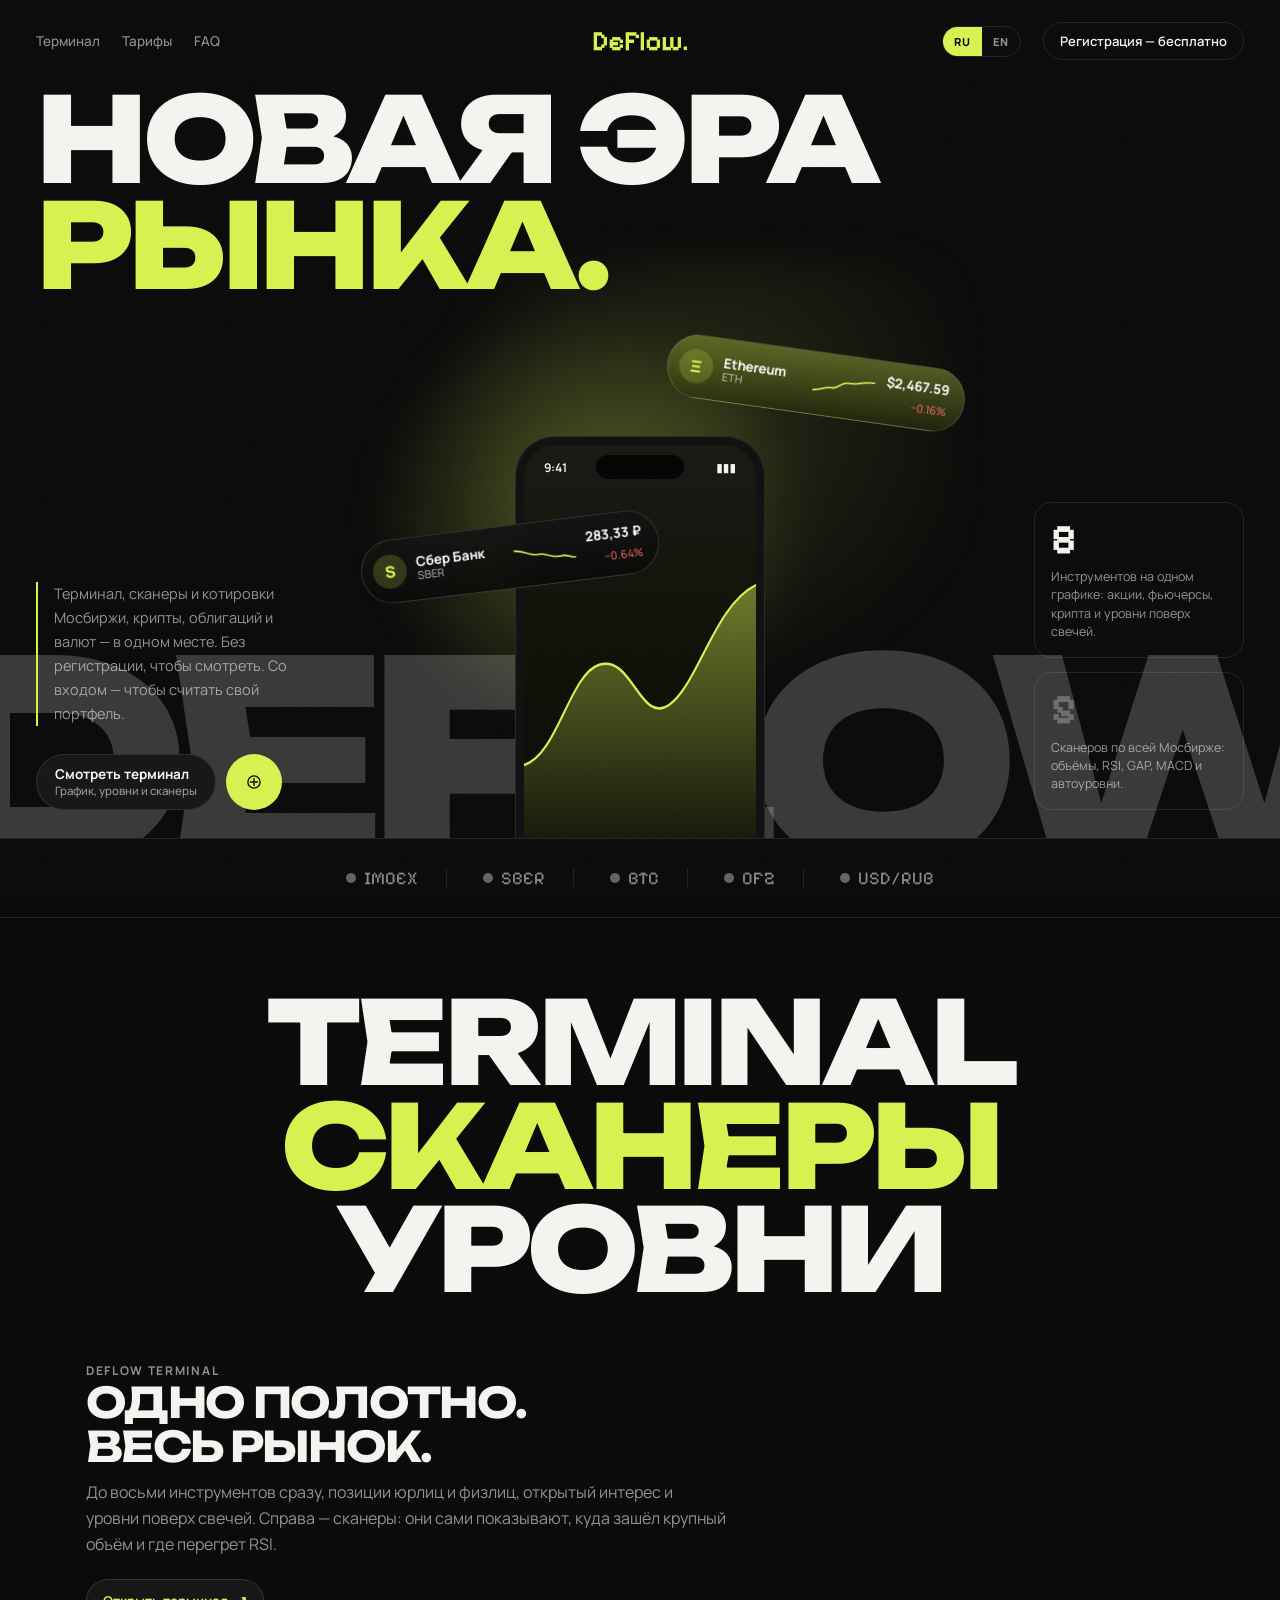
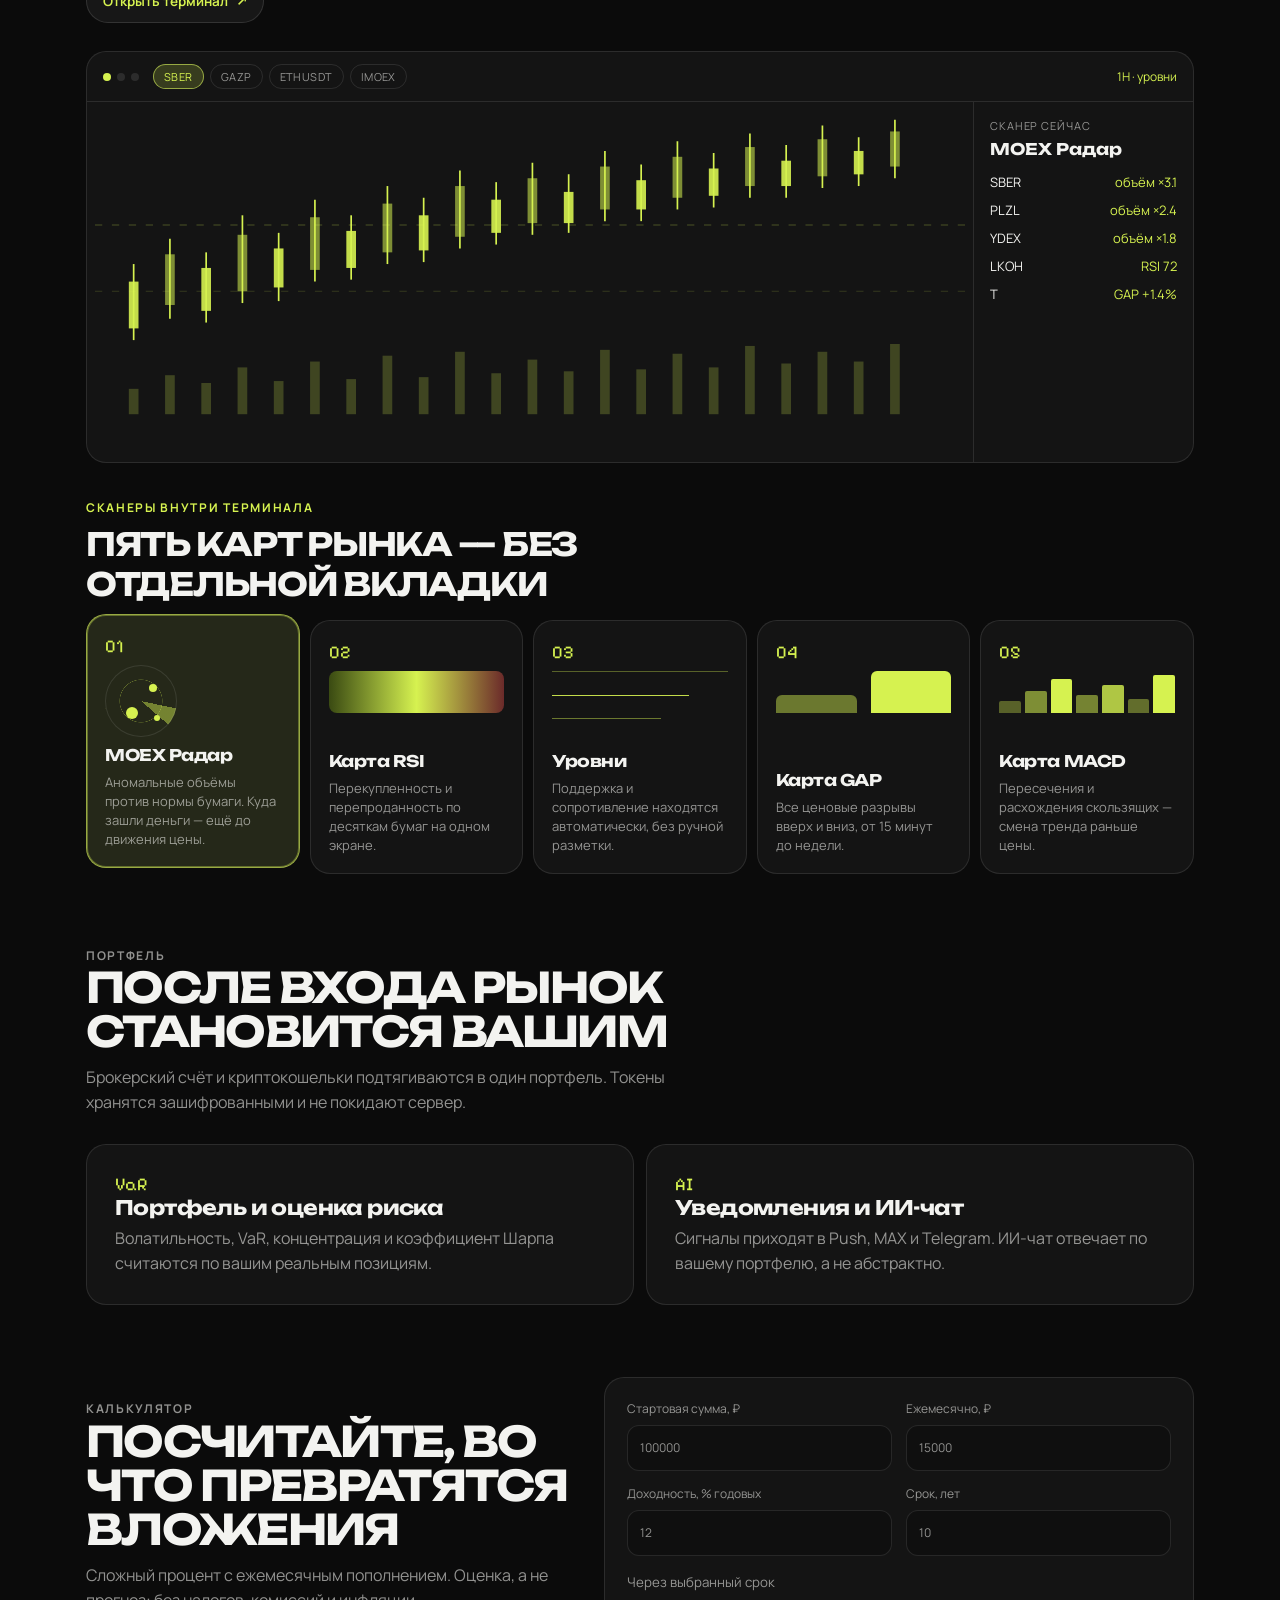
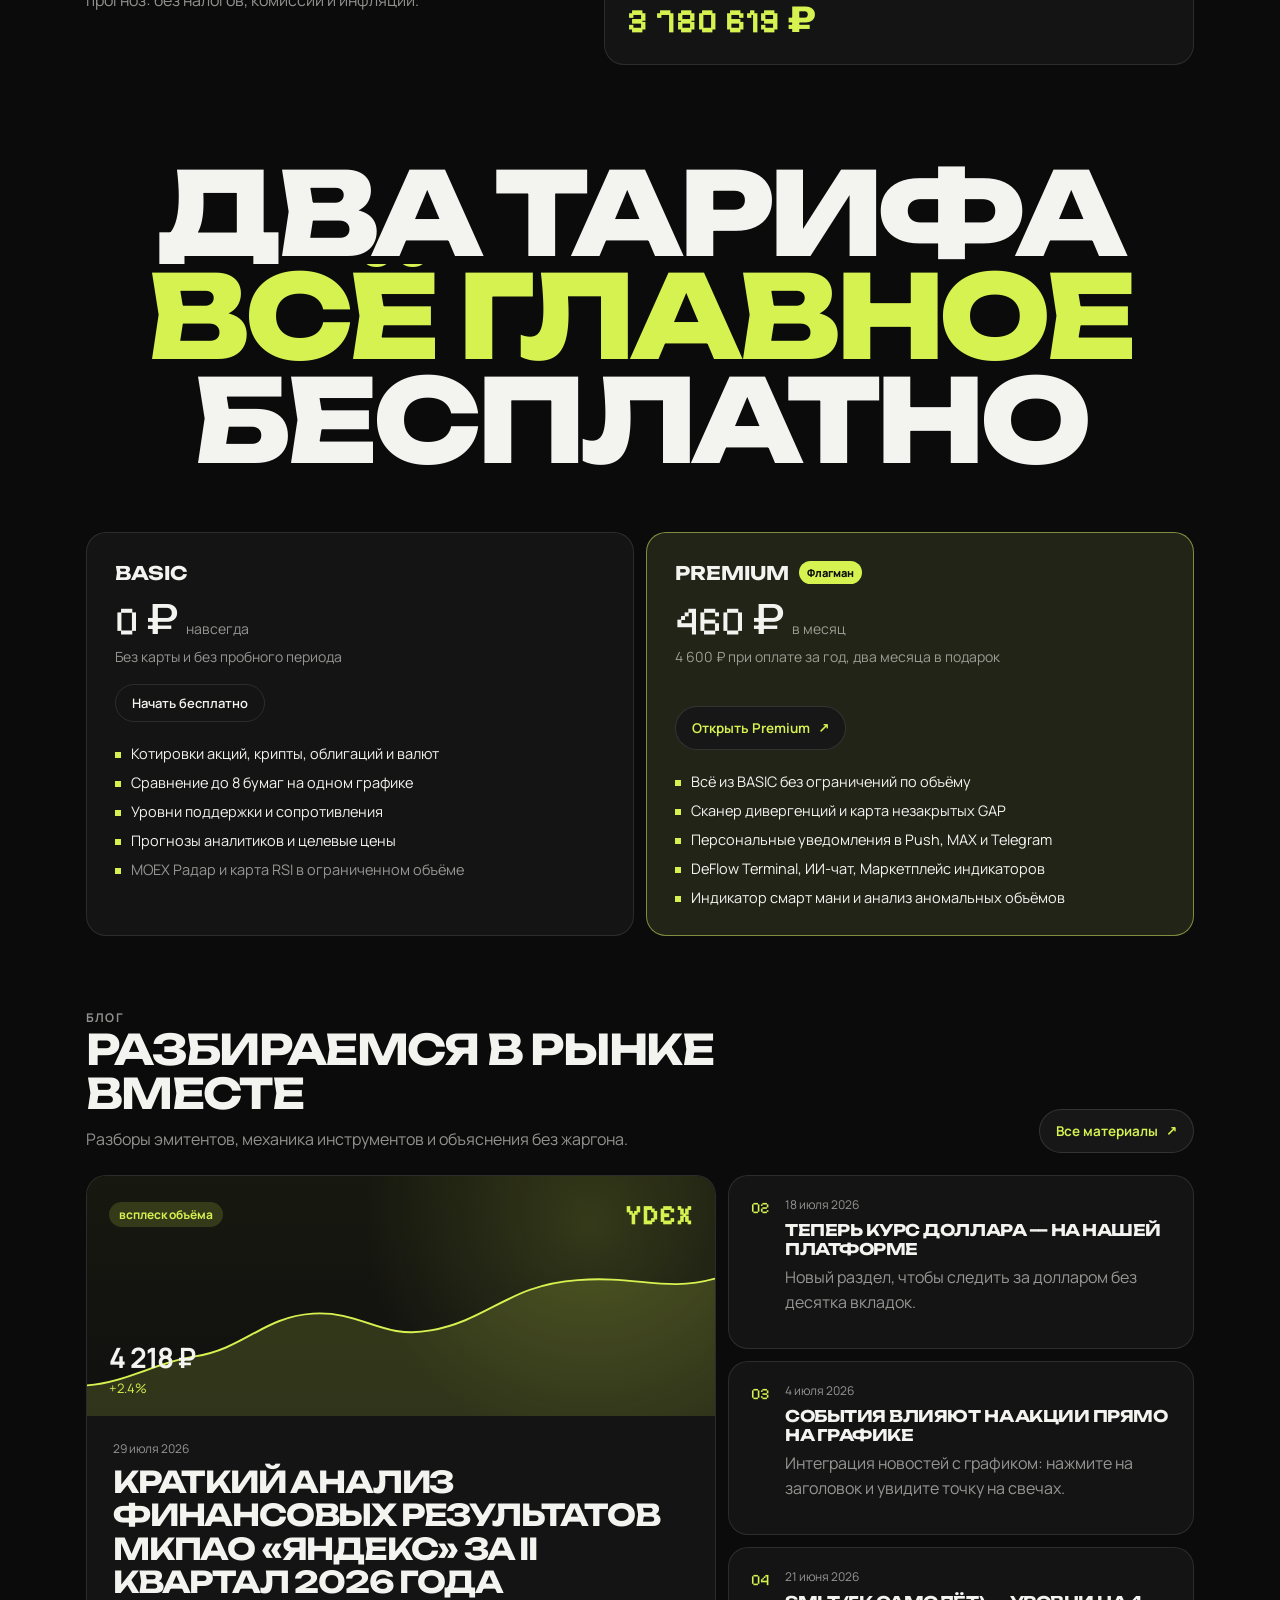
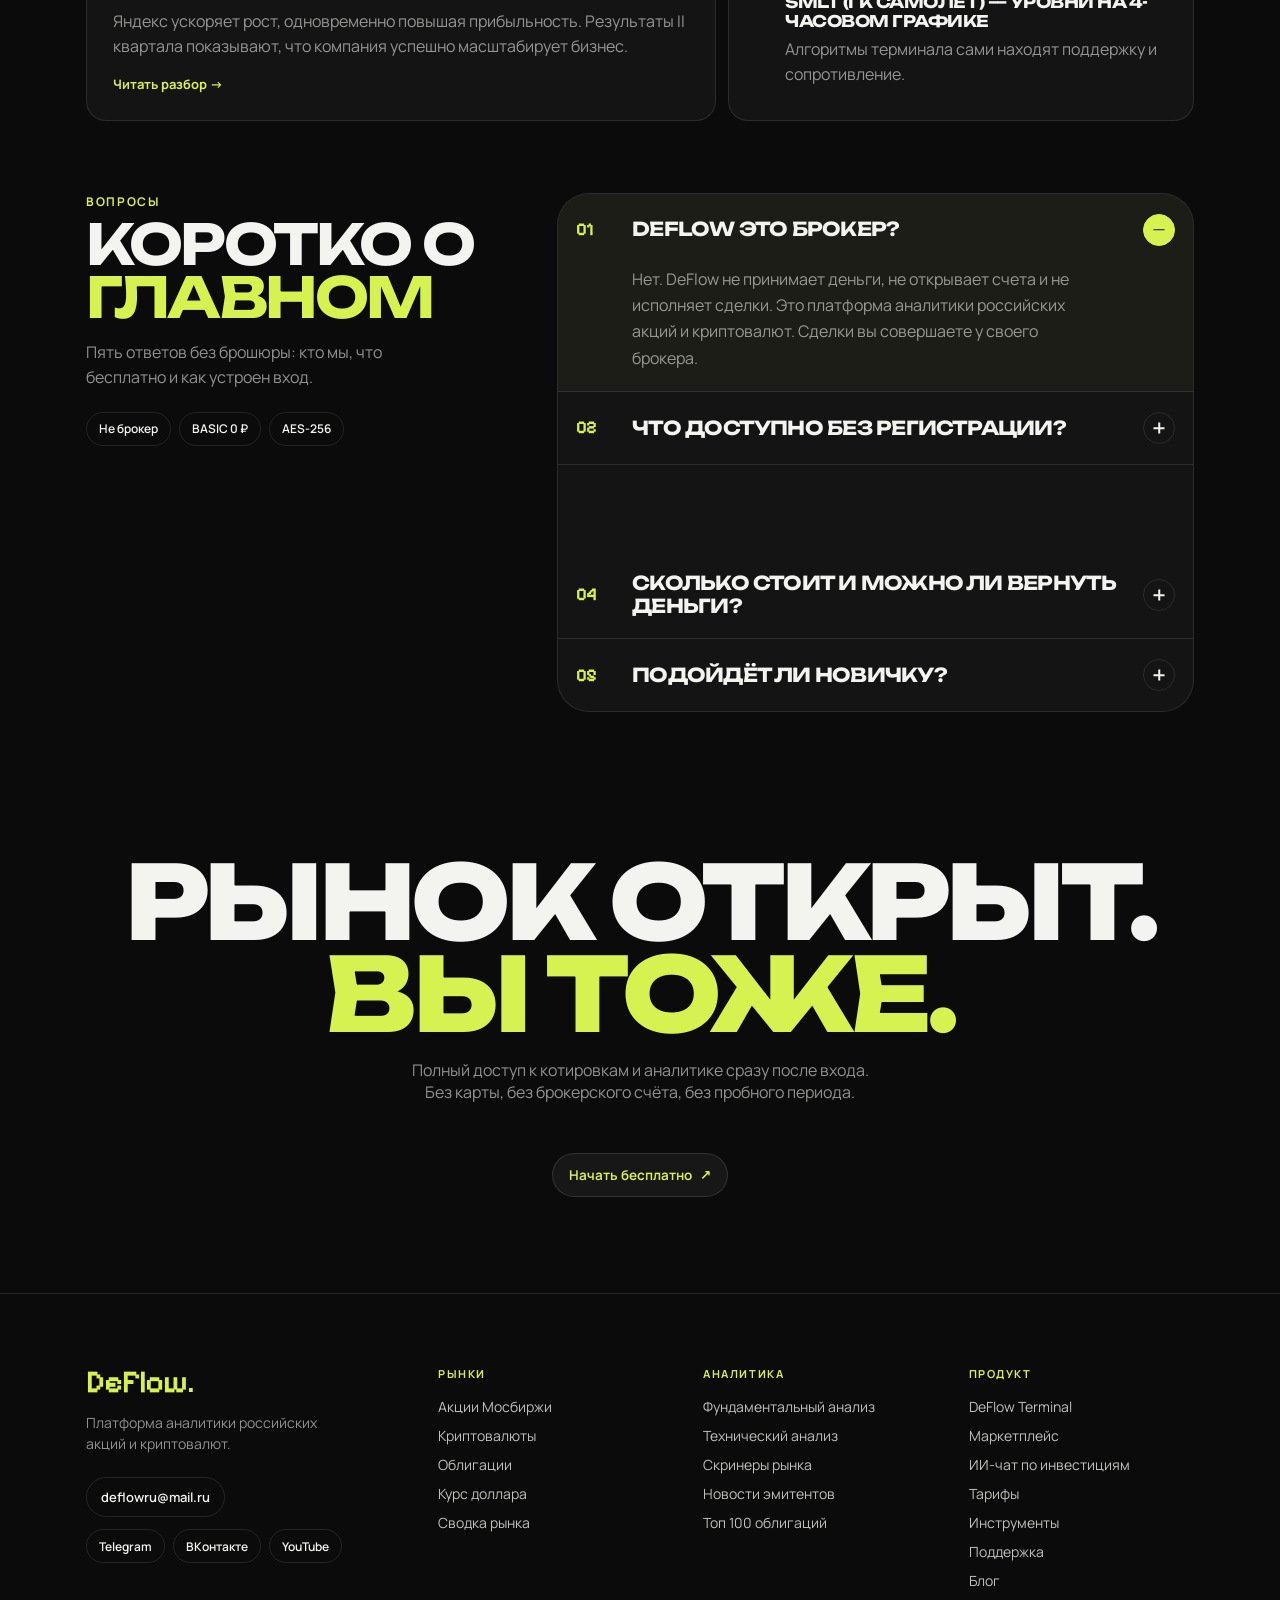
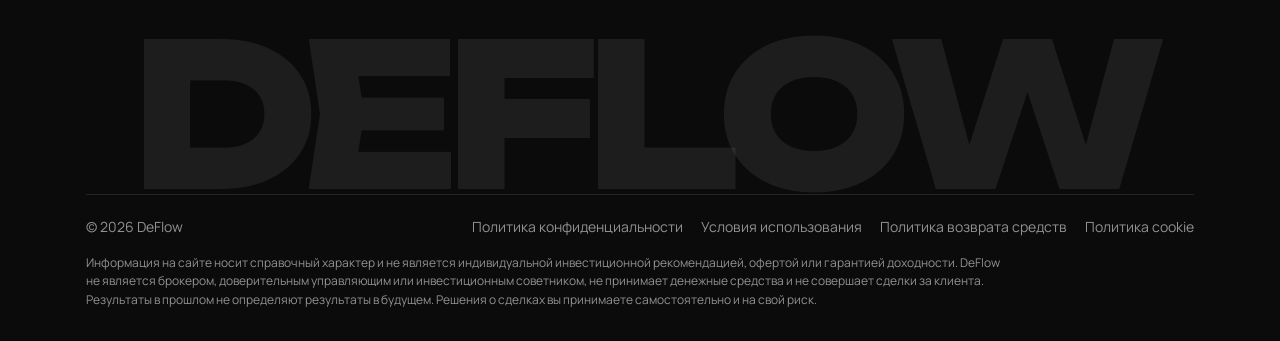
==== commit 82059e5e: "Make the lime page transition shrink on the GPU without a pause. Co-authored-by: Cursor <cursoragent" ====
--- a/index.html
+++ b/index.html
@@ -3,8 +3,26 @@
 <head>
   <meta charset="UTF-8" />
   <meta name="viewport" content="width=device-width, initial-scale=1, viewport-fit=cover" />
-  <script>try { if (sessionStorage.getItem("df-veil") === "1") document.documentElement.classList.add("is-arrive"); } catch (e) {}</script>
-  <style>html.is-arrive,html.is-leaving{background:#d6f250}html.is-arrive body{background:#d6f250}</style>
+  <script>
+    try {
+      var v = sessionStorage.getItem("df-veil");
+      if (v) {
+        document.documentElement.classList.add("is-arrive");
+        var p = JSON.parse(v);
+        if (p && p.x != null) {
+          document.documentElement.style.setProperty("--veil-x", p.x + "px");
+          document.documentElement.style.setProperty("--veil-y", p.y + "px");
+        }
+      }
+    } catch (e) {}
+  </script>
+  <style>
+    html.is-arrive,html.is-leaving{background:#d6f250}
+    html.is-arrive body{background:#0b0b0b}
+    html.is-arrive .page-veil{visibility:visible;pointer-events:auto}
+    html.is-arrive .page-veil-blob{animation:df-veil-out .72s cubic-bezier(.4,0,.2,1) both}
+    @keyframes df-veil-out{from{transform:translate(-50%,-50%) scale(90);opacity:1}to{transform:translate(-50%,-50%) scale(0);opacity:0}}
+  </style>
   <title data-i18n="meta.title">Котировки Мосбиржи, криптовалюты, облигации и валюты онлайн | DeFlow</title>
   <meta name="description" content="DeFlow — платформа аналитики российских акций и криптовалют. Котировки Мосбиржи, сканеры рынка, облигации и валюты онлайн." data-i18n-content="meta.desc" />
   <link rel="preconnect" href="https://fonts.googleapis.com" />
--- a/styles.css
+++ b/styles.css
@@ -48,8 +48,7 @@
 
 html.is-arrive,
 html.is-leaving { background: #d6f250; }
-html.is-arrive body { background: #d6f250; }
-html.is-arrive.is-ready body { background: var(--bg); }
+html.is-arrive body { background: var(--bg); }
 .page-veil {
   position: fixed;
   inset: 0;
@@ -58,20 +57,20 @@
   place-items: center;
   overflow: hidden;
   pointer-events: none;
+  visibility: hidden;
 }
 .page-veil-blob {
   position: absolute;
   display: block;
   left: var(--veil-x, 50%);
   top: var(--veil-y, 50%);
-  width: 280vmax;
-  height: 280vmax;
+  width: 80px;
+  height: 80px;
   border-radius: 50%;
   background: #d6f250;
-  transform: translate(-50%, -50%) scale(0.001);
+  transform: translate(-50%, -50%) scale(0);
   transform-origin: center;
-  will-change: transform;
-  transition: transform 0.9s cubic-bezier(0.22, 1, 0.36, 1);
+  opacity: 0;
 }
 .page-veil span {
   position: relative;
@@ -80,39 +79,36 @@
   font-size: clamp(28px, 5vw, 44px);
   color: var(--ink);
   opacity: 0;
-  transition: opacity 0.35s ease;
+  transition: opacity 0.28s ease;
 }
 html.is-leaving .page-veil,
-html.is-arrive .page-veil { pointer-events: auto; }
-html.is-leaving .page-veil-blob,
-html.is-arrive .page-veil-blob {
-  transform: translate(-50%, -50%) scale(1);
+html.is-arrive .page-veil {
+  visibility: visible;
+  pointer-events: auto;
+}
+html.is-leaving .page-veil-blob {
+  transform: translate(-50%, -50%) scale(90);
+  opacity: 1;
+  transition: transform 0.62s cubic-bezier(0.22, 1, 0.36, 1);
 }
 html.is-leaving .page-veil span {
   opacity: 1;
-  transition-delay: 0.2s;
-}
-html.is-arrive .page-veil span { opacity: 1; }
-html.is-arrive .page-veil-blob { transition: none; }
-html.is-arrive.is-ready .page-veil-blob {
-  transition: transform 0.95s cubic-bezier(0.16, 1, 0.3, 1);
-}
-html.is-arrive.is-revealed .page-veil-blob {
-  transform: translate(-50%, -50%) scale(0.001);
-}
-html.is-arrive.is-revealed .page-veil span {
-  opacity: 0;
-  transition-delay: 0s;
-  transition-duration: 0.22s;
-}
-html.is-arrive:has(.page-login) {
-  --veil-x: 72%;
-  --veil-y: 48%;
-}
-html.is-arrive .login-card { opacity: 0; }
-html.is-arrive.is-revealed .login-card {
+  transition-delay: 0.16s;
+}
+html.is-arrive .page-veil span {
   opacity: 1;
-  transition: opacity 0.55s 0.08s ease;
+  animation: df-veil-mark 0.28s ease forwards;
+}
+@keyframes df-veil-mark {
+  from { opacity: 1; }
+  to { opacity: 0; }
+}
+html.is-arrive .login-card {
+  animation: df-veil-card 0.45s 0.1s ease both;
+}
+@keyframes df-veil-card {
+  from { opacity: 0; }
+  to { opacity: 1; }
 }
 
 .site-header {
@@ -1536,10 +1532,6 @@
   .login-copy h1 { font-size: clamp(28px, 8.6vw, 44px); }
   .login-word { font-size: clamp(88px, 28vw, 160px); bottom: -8%; }
   .login-card { padding: 22px 18px; border-radius: 24px; }
-  html.is-arrive:has(.page-login) {
-    --veil-x: 50%;
-    --veil-y: 38%;
-  }
   #terminal, #pricing, #faq, #blog, .banner, .section, .hero {
     scroll-margin-top: 68px;
   }
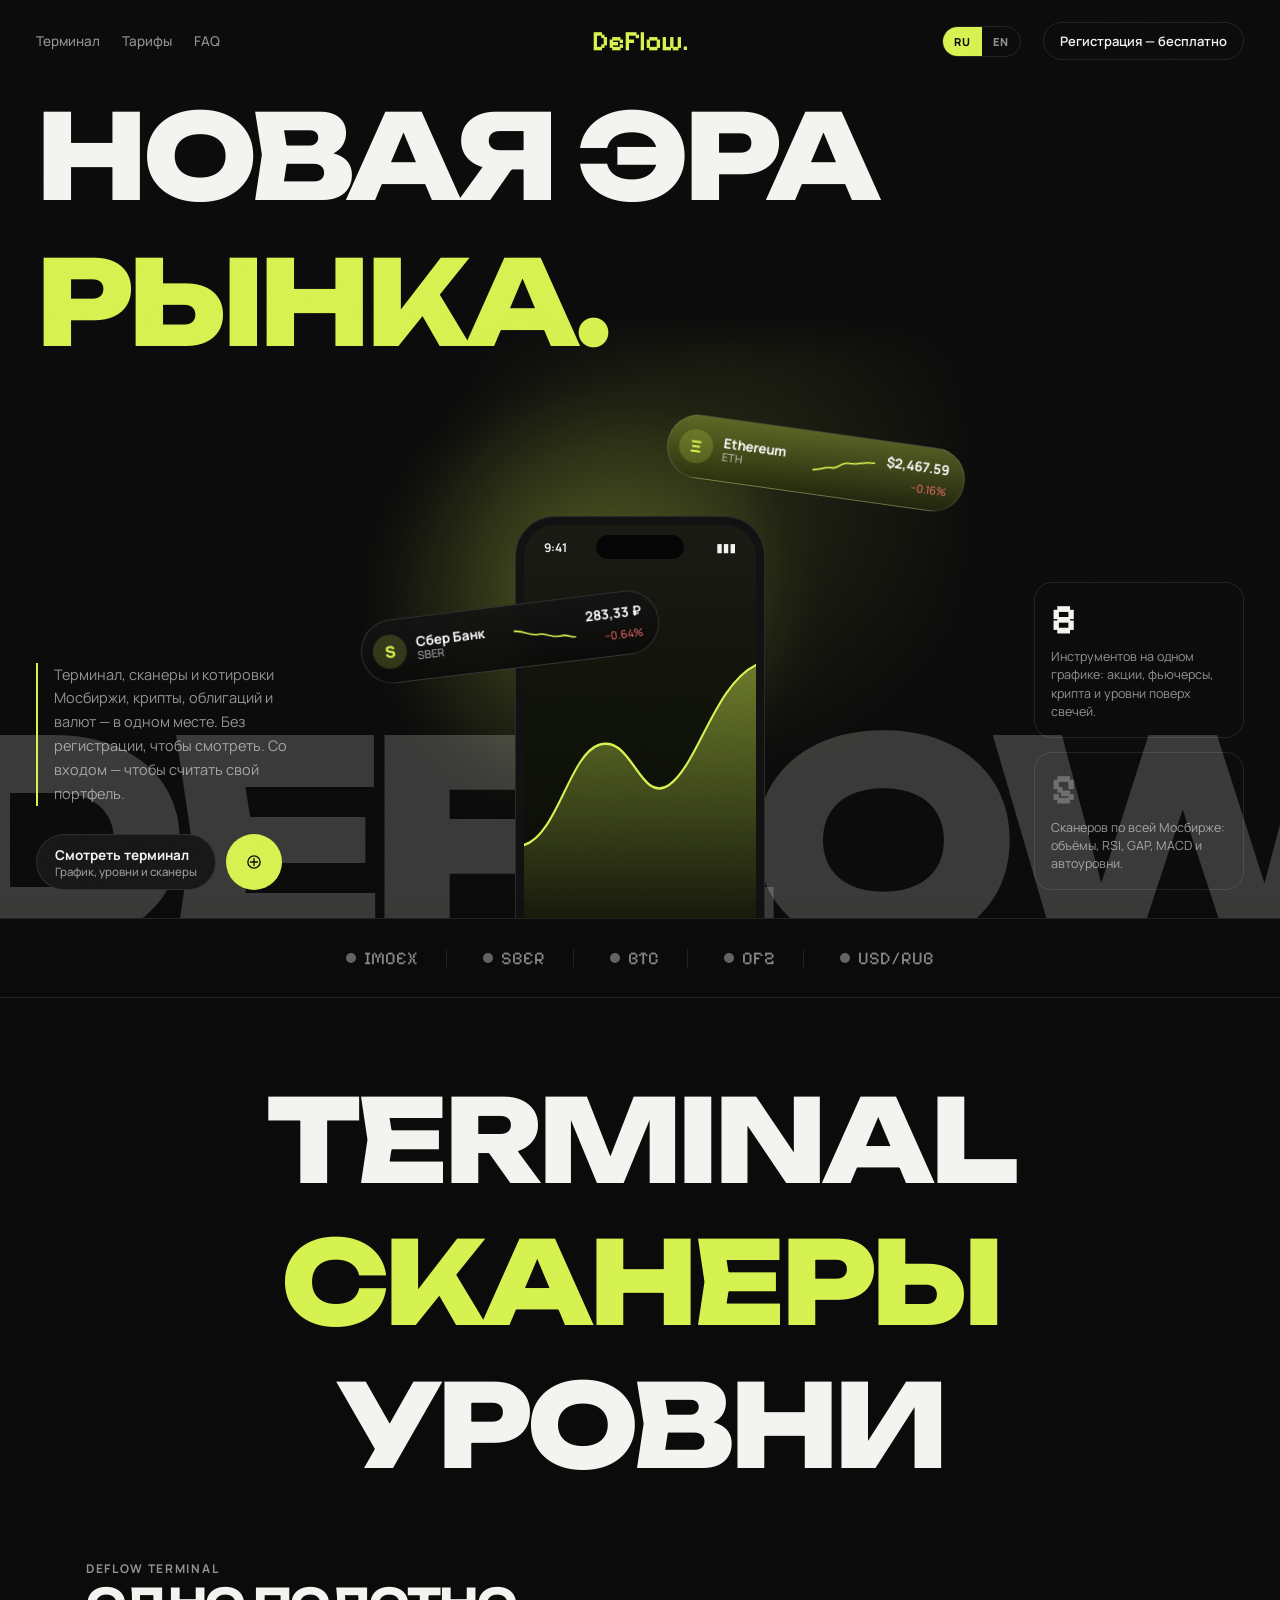
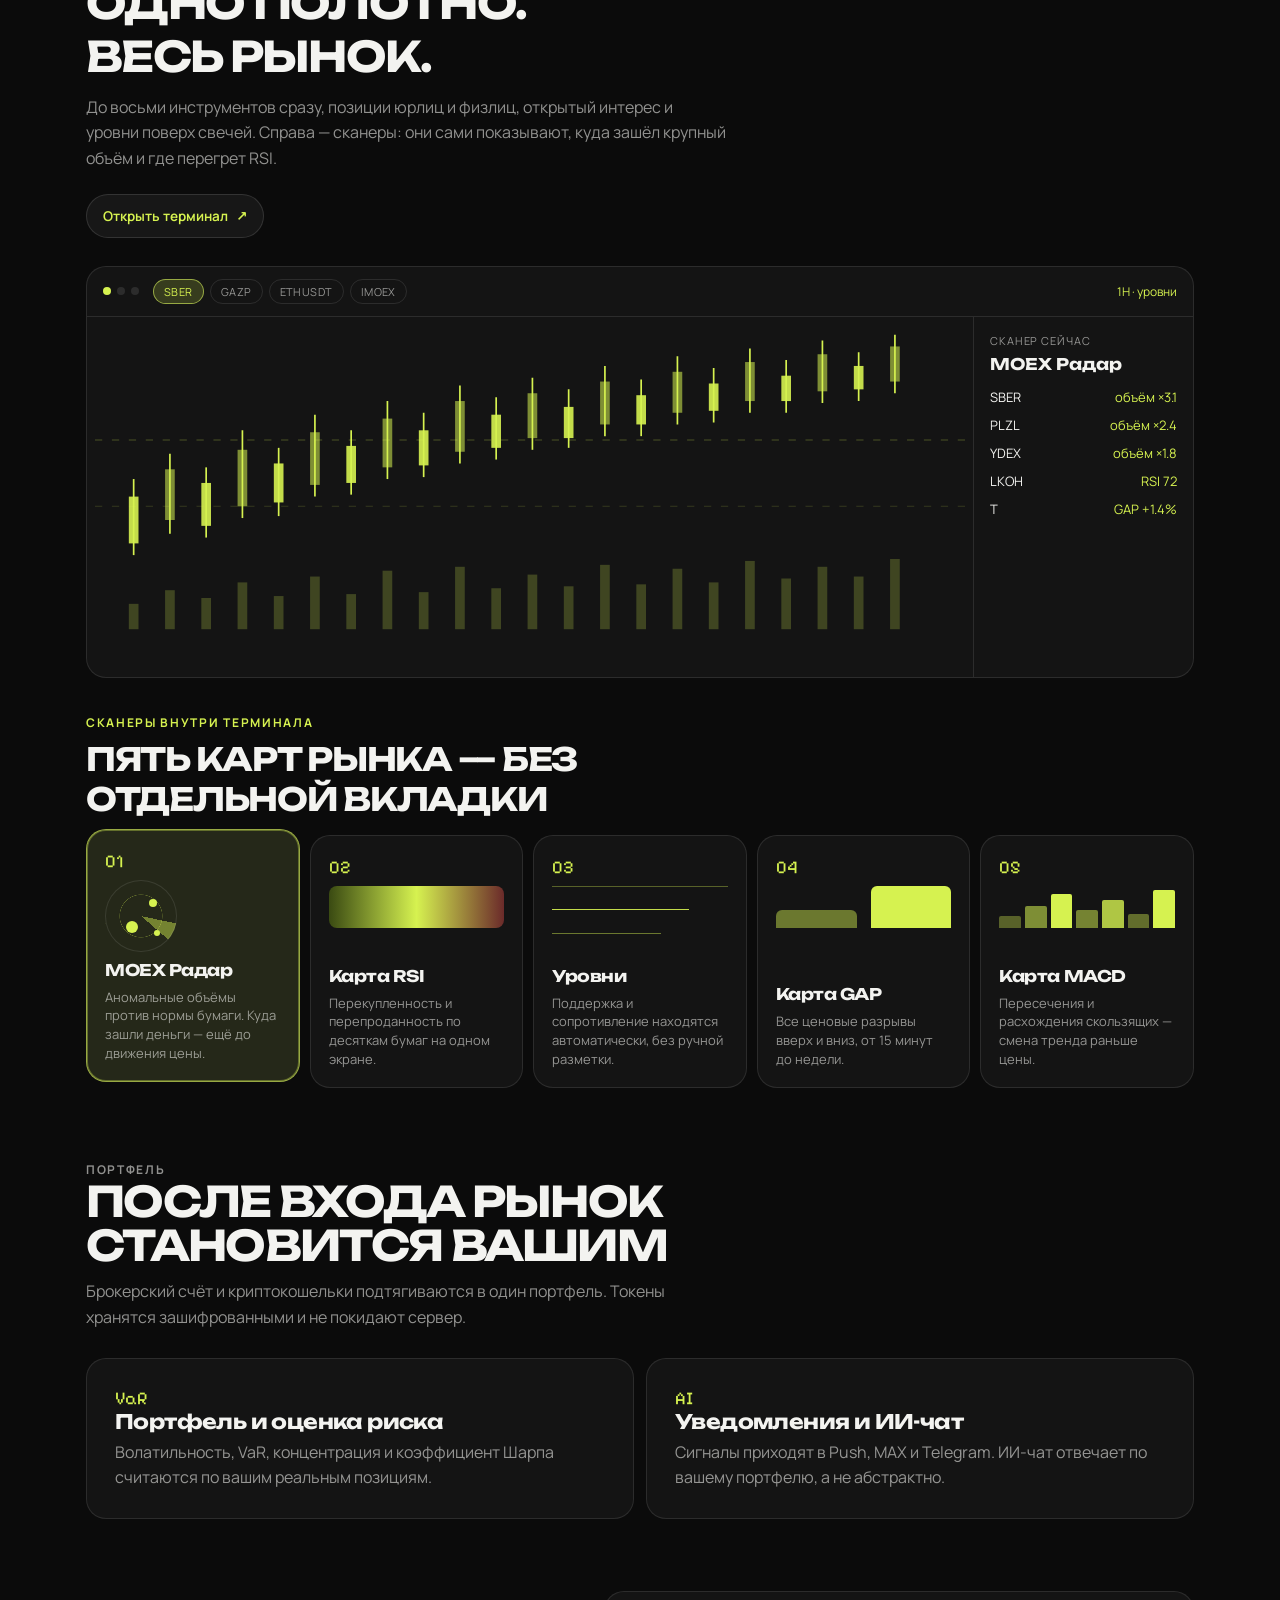
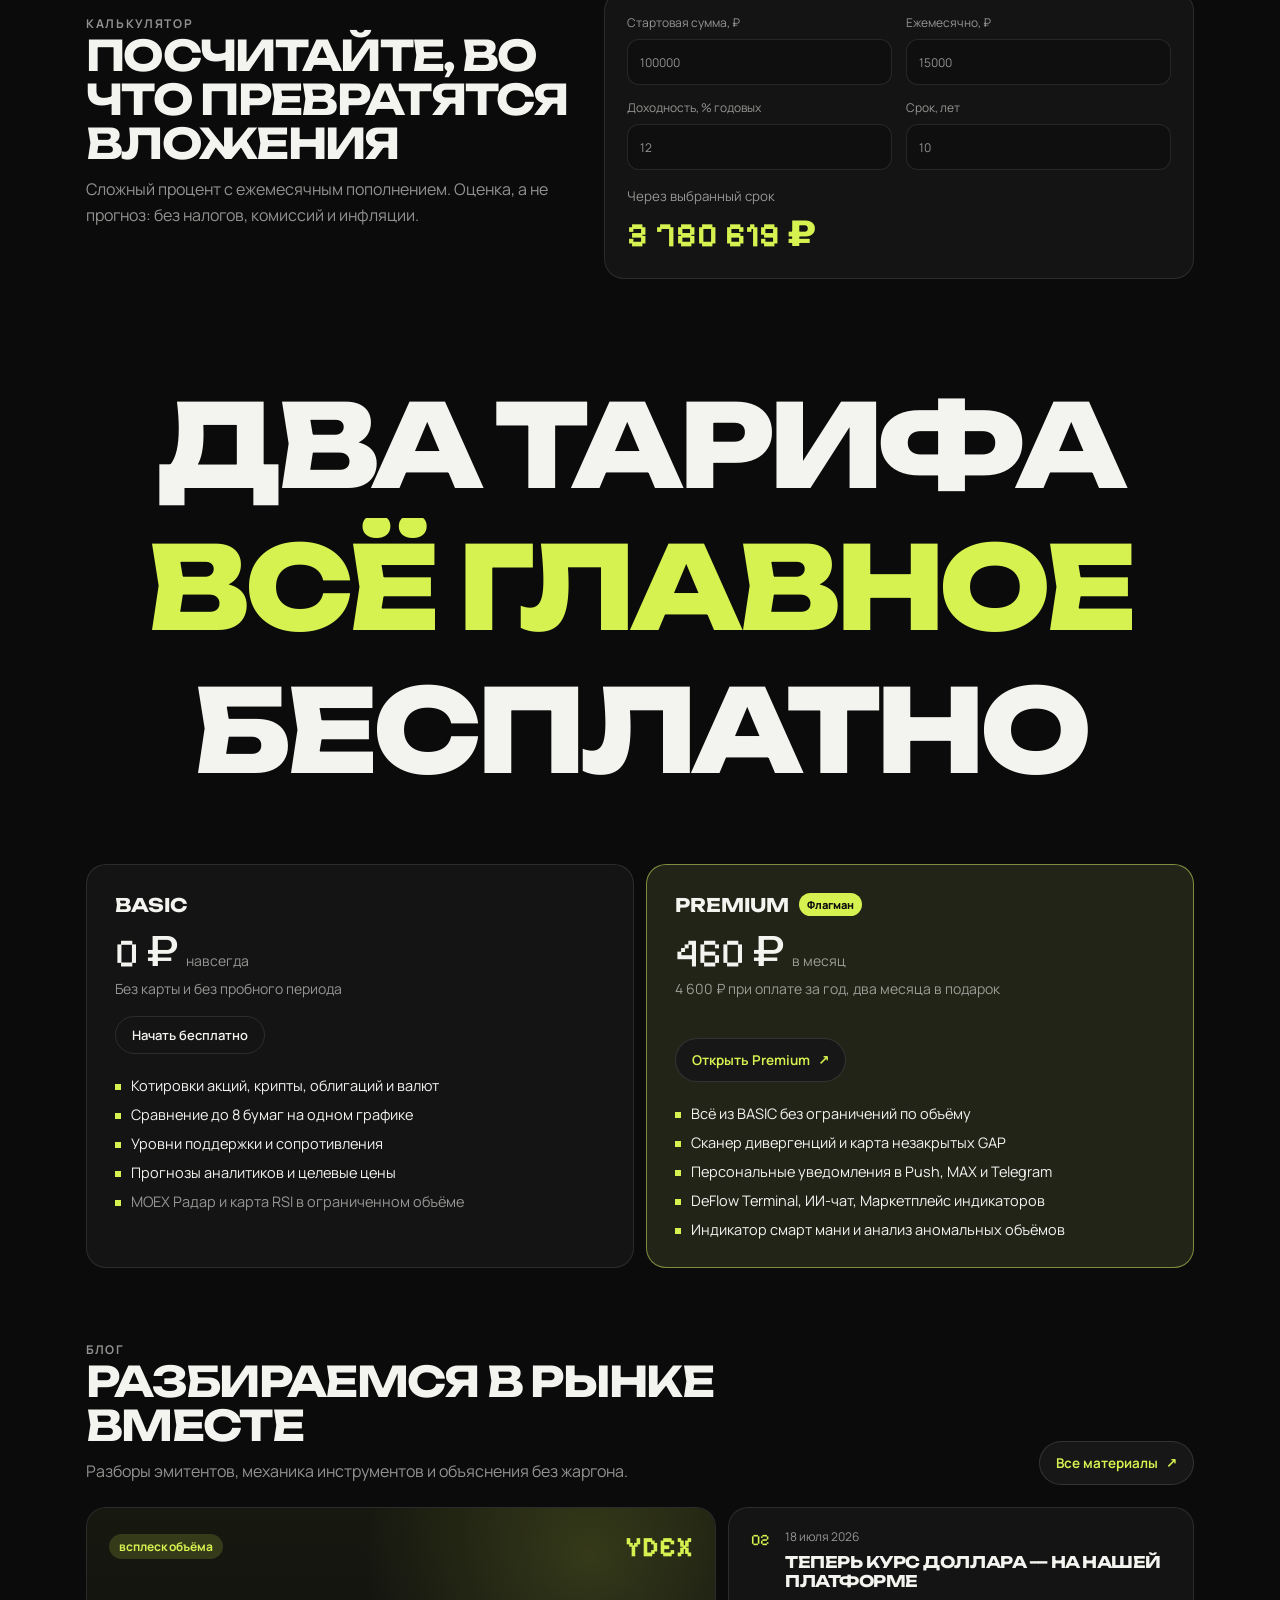
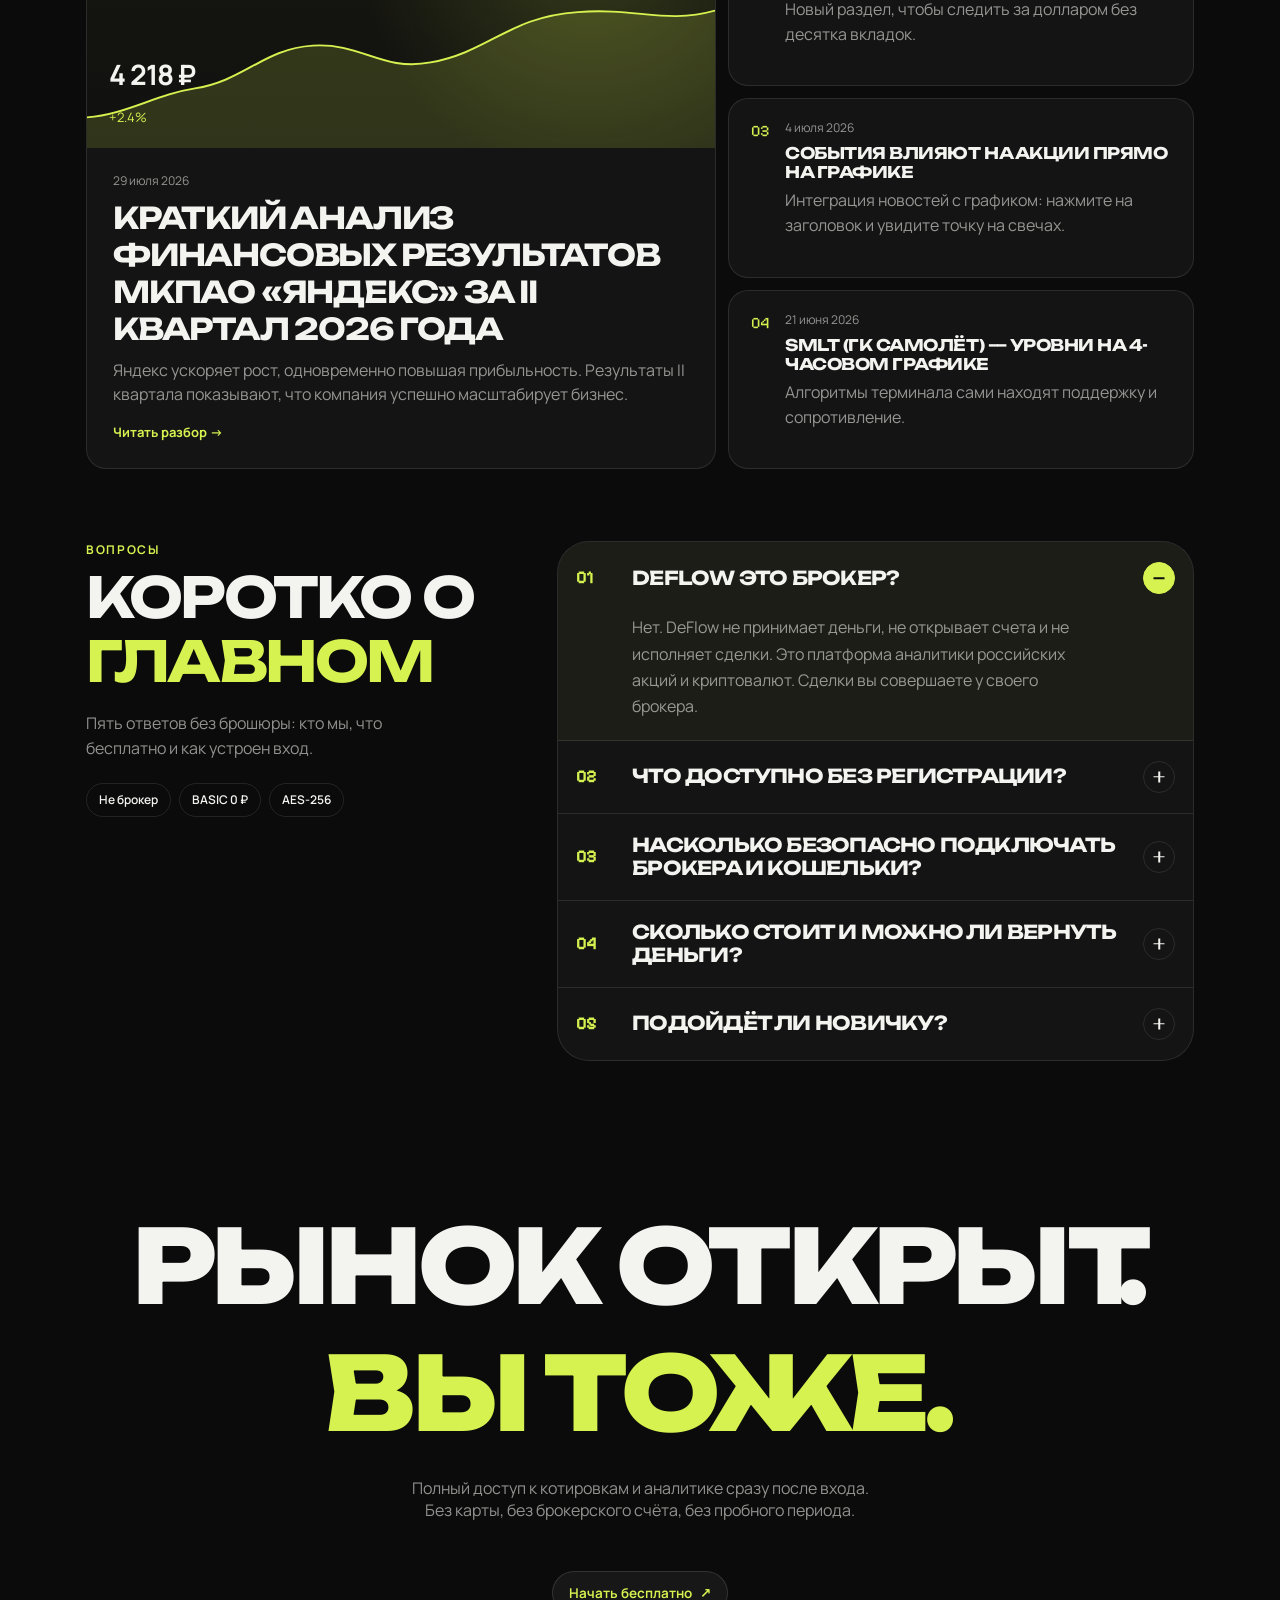
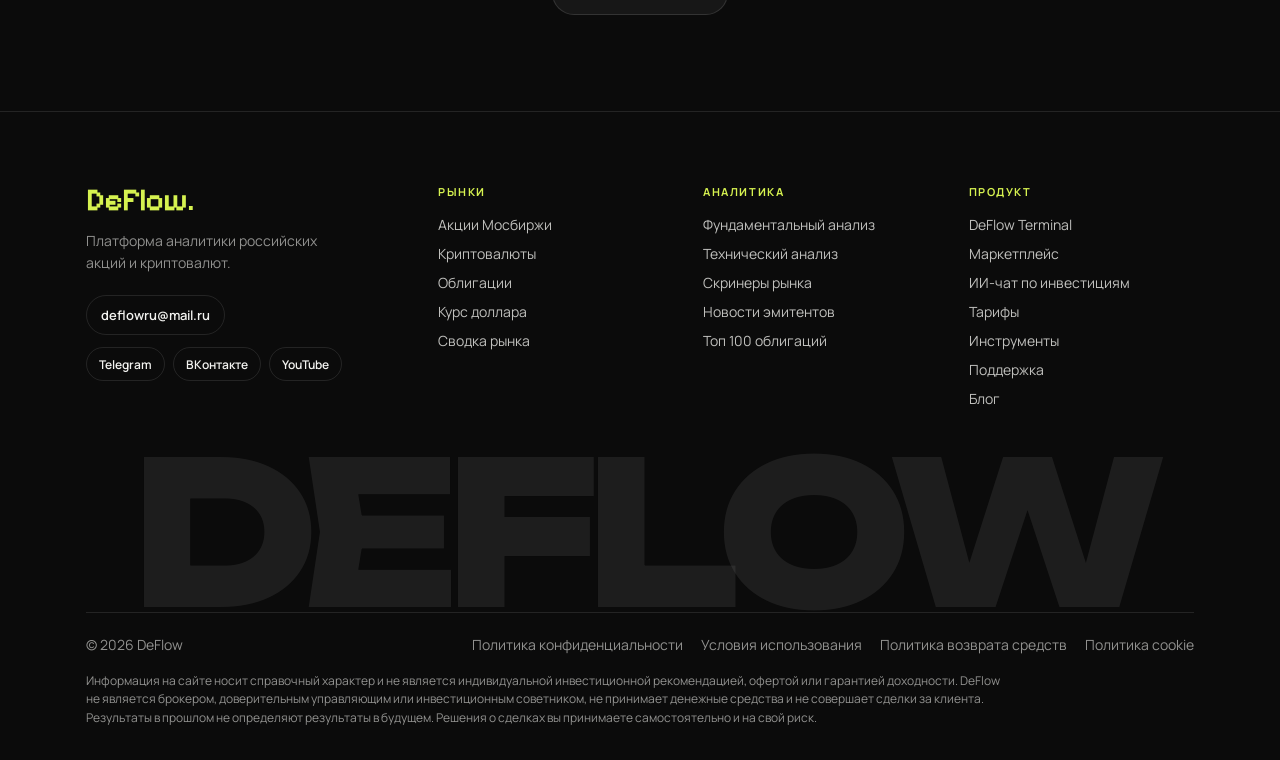
==== commit a7f65ca7: "Keep Cyrillic diacritics visible and tighten CTA punctuation. Overflow on assemble lines was clippin" ====
--- a/index.html
+++ b/index.html
@@ -483,8 +483,8 @@
 
   <section class="cta">
     <h2 data-assemble data-i18n-html="cta.title">
-      Рынок открыт.<br />
-      <span class="accent">Вы тоже.</span>
+      Рынок открыт<span class="end-dot">.</span><br />
+      <span class="accent">Вы тоже<span class="end-dot">.</span></span>
     </h2>
     <p data-reveal data-i18n="cta.p">Полный доступ к котировкам и аналитике сразу после входа. Без карты, без брокерского счёта, без пробного периода.</p>
     <a class="btn-start static" href="login.html"><span data-i18n="cta.btn">Начать бесплатно</span> <span>↗</span></a>
--- a/styles.css
+++ b/styles.css
@@ -223,8 +223,16 @@
   font-weight: 800;
   text-transform: uppercase;
   letter-spacing: -0.045em;
-  line-height: 0.9;
-}
+  line-height: 1;
+}
+.hero h1 .line,
+.banner h2 .line,
+.cta h2 .line { padding: 0.1em 0 0.14em; }
+.end-dot {
+  letter-spacing: 0;
+  margin-left: -0.02em;
+}
+[lang="ru"] .cta h2 .line:first-child .end-dot { margin-left: -0.3em; }
 .hero h1 {
   font-size: clamp(52px, 9.2vw, 128px);
   max-width: none;
@@ -805,10 +813,19 @@
 .journal-quote {
   position: absolute;
   left: 22px;
-  bottom: 18px;
+  bottom: 22px;
   z-index: 1;
-}
-.journal-quote strong { display: block; font-size: 28px; letter-spacing: -0.04em; }
+  display: flex;
+  flex-direction: column;
+  align-items: flex-start;
+  gap: 20px;
+}
+.journal-quote strong {
+  display: block;
+  font-size: 28px;
+  letter-spacing: -0.04em;
+  line-height: 1;
+}
 .journal-quote span { font-size: 13px; }
 
 .journal-copy { padding: 24px 26px 26px; }
@@ -823,9 +840,10 @@
   margin: 0 0 10px;
   font-family: var(--font-display);
   font-size: clamp(22px, 2.4vw, 30px);
-  line-height: 1.12;
+  line-height: 1.24;
   letter-spacing: -0.04em;
   text-transform: uppercase;
+  padding-top: 0.08em;
 }
 .journal-copy p,
 .journal-feed p { margin: 0; color: var(--muted); line-height: 1.55; }
@@ -1313,6 +1331,7 @@
 .line {
   display: block;
   overflow: hidden;
+  padding: 0.08em 0 0.12em;
 }
 .line > span {
   display: block;
@@ -1408,7 +1427,7 @@
     line-height: 1.12;
     letter-spacing: -0.05em;
   }
-  .hero h1 .line { padding: 0.04em 0 0.1em; }
+  .hero h1 .line { padding: 0.1em 0 0.14em; }
   .hero-grid { display: contents; }
   .hero-left { order: 2; margin: 12px 0 8px; }
   .hero-left p {
@@ -1469,14 +1488,14 @@
   .banner h2 {
     font-size: clamp(28px, 7.2vw, 64px);
     letter-spacing: -0.05em;
-    line-height: 1.02;
+    line-height: 1.08;
     overflow: hidden;
   }
   .cta { padding: 64px 16px 72px; }
   .cta h2 {
     font-size: clamp(24px, 6.4vw, 56px);
     letter-spacing: -0.05em;
-    line-height: 1.06;
+    line-height: 1.1;
     overflow: hidden;
   }
   .journal-visual {
@@ -1576,7 +1595,7 @@
   .cta h2 .line,
   .cta h2 .line > span { white-space: nowrap; }
   .banner h2 .line,
-  .cta h2 .line { padding: 0.04em 0 0.08em; }
+  .cta h2 .line { padding: 0.1em 0 0.14em; }
   .cta { padding: 52px 16px 60px; }
   .cta h2 { font-size: clamp(22px, 6.8vw, 28px); }
   .cta p { font-size: 14.5px; }
